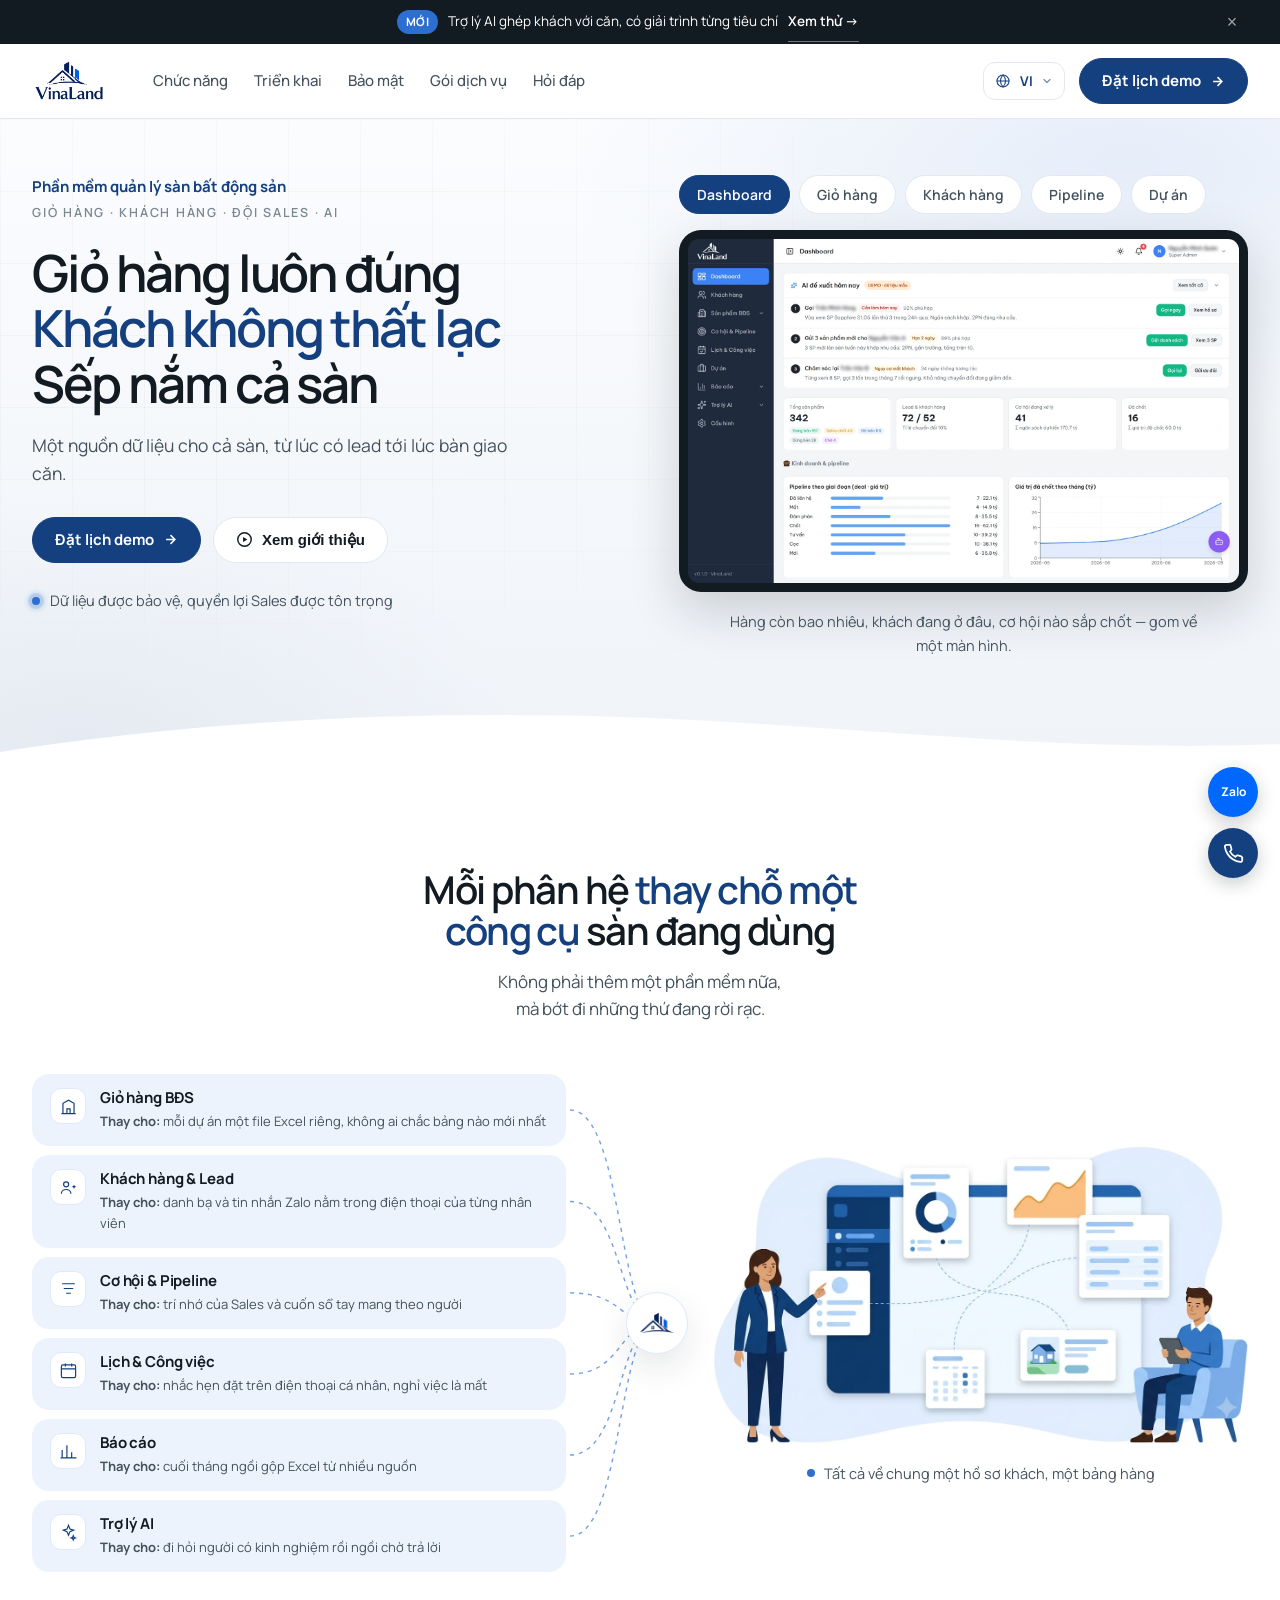
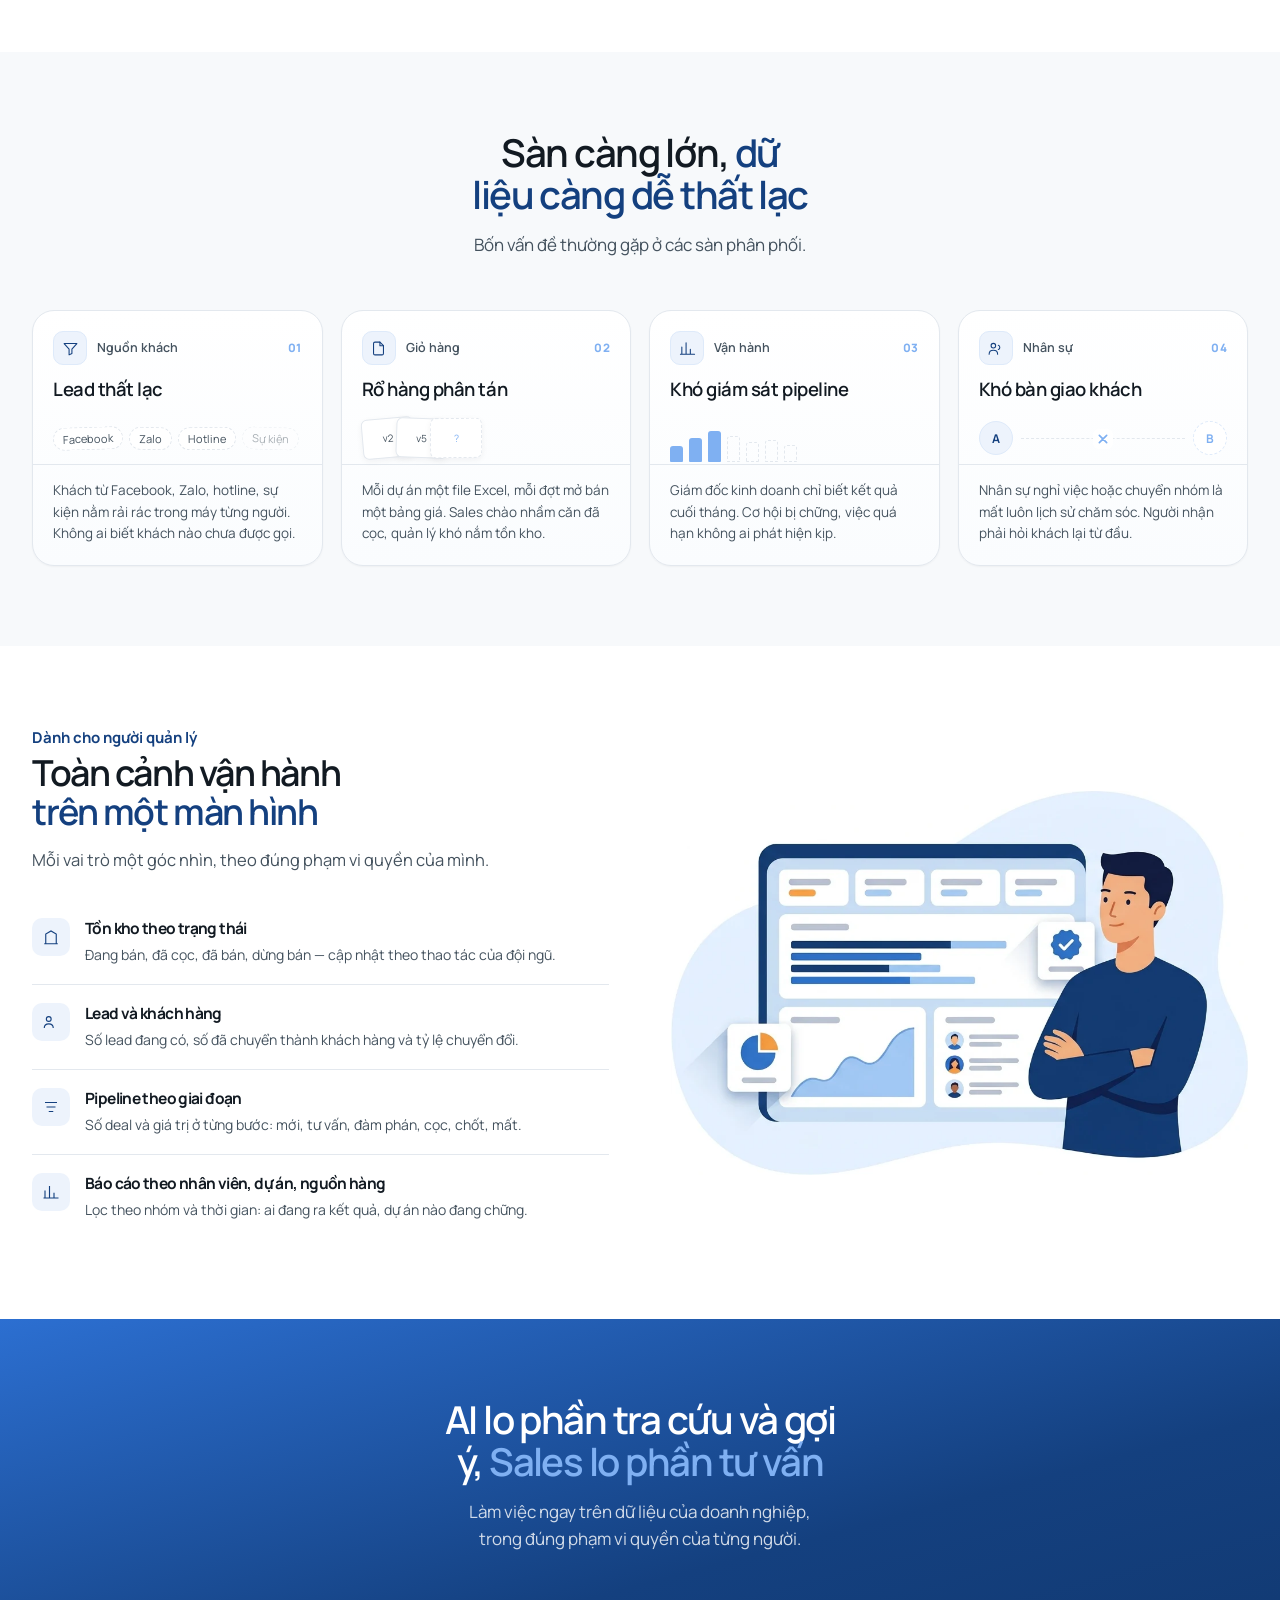
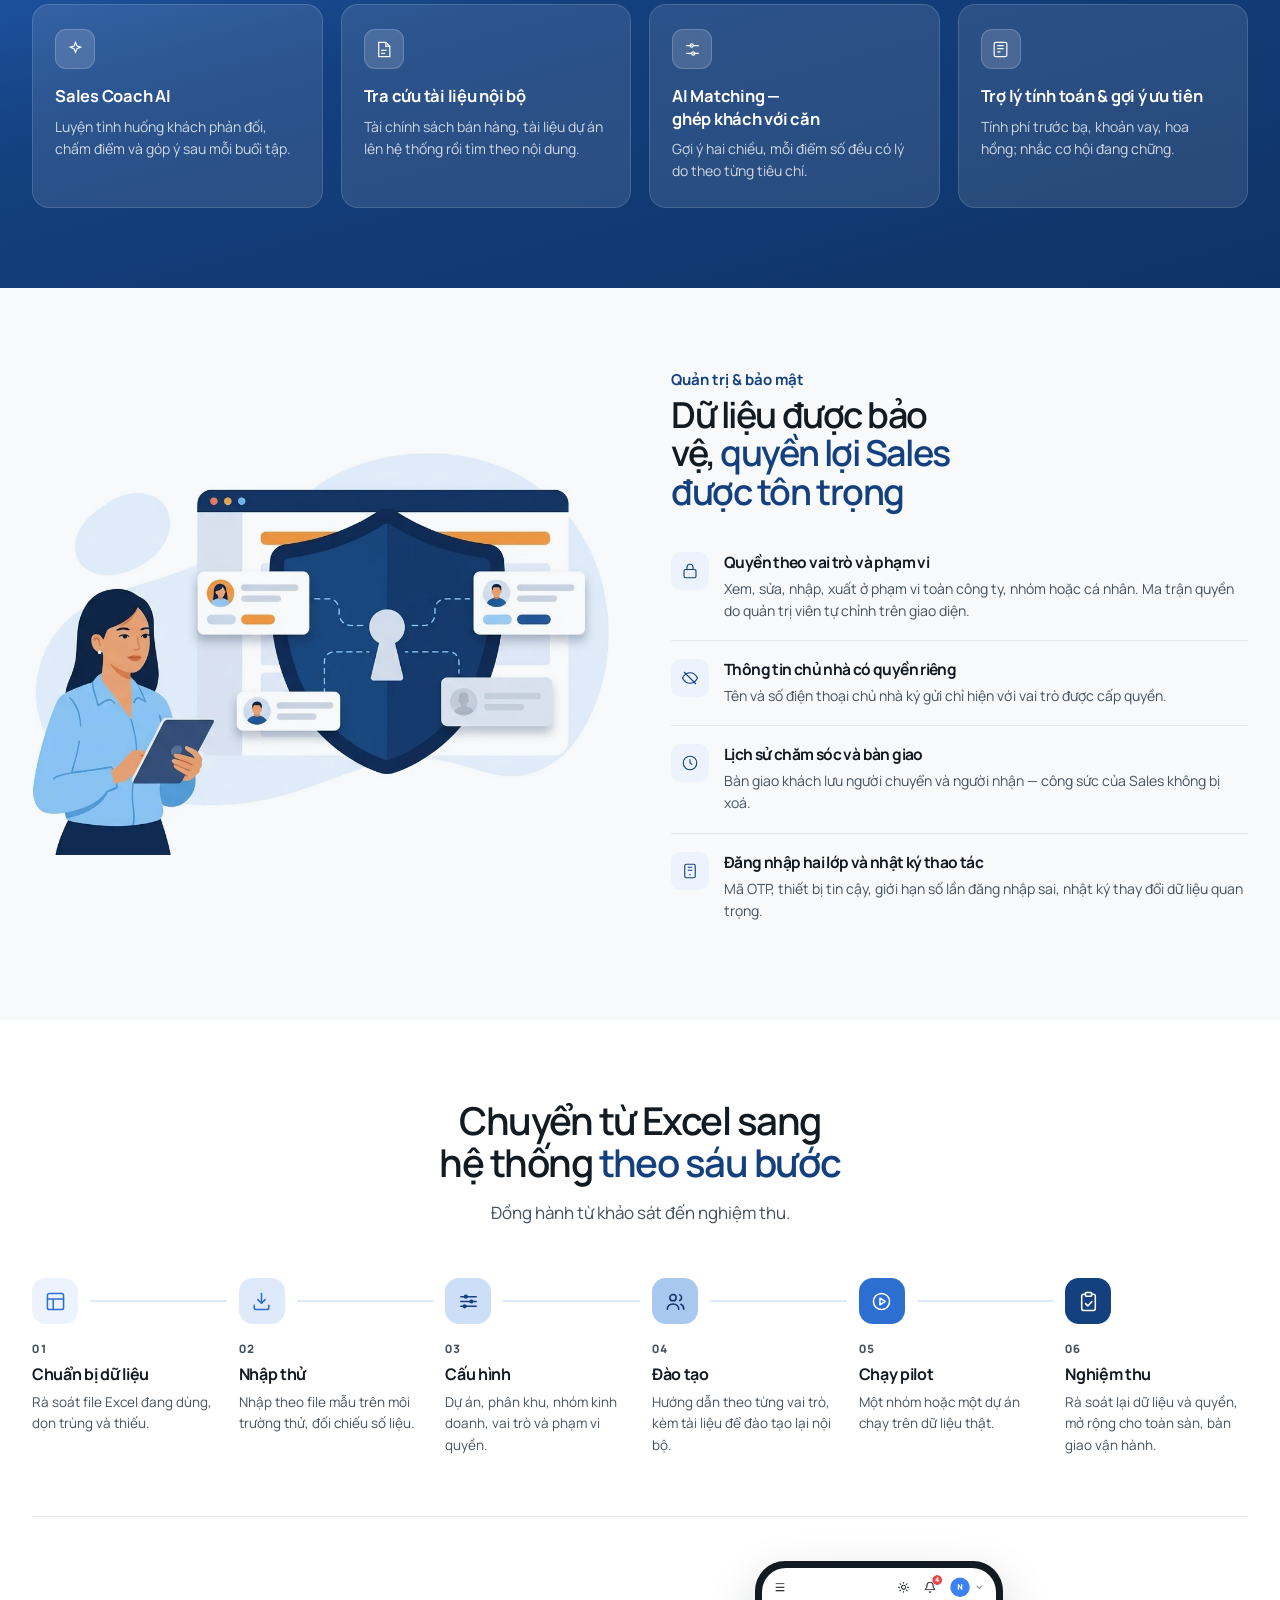
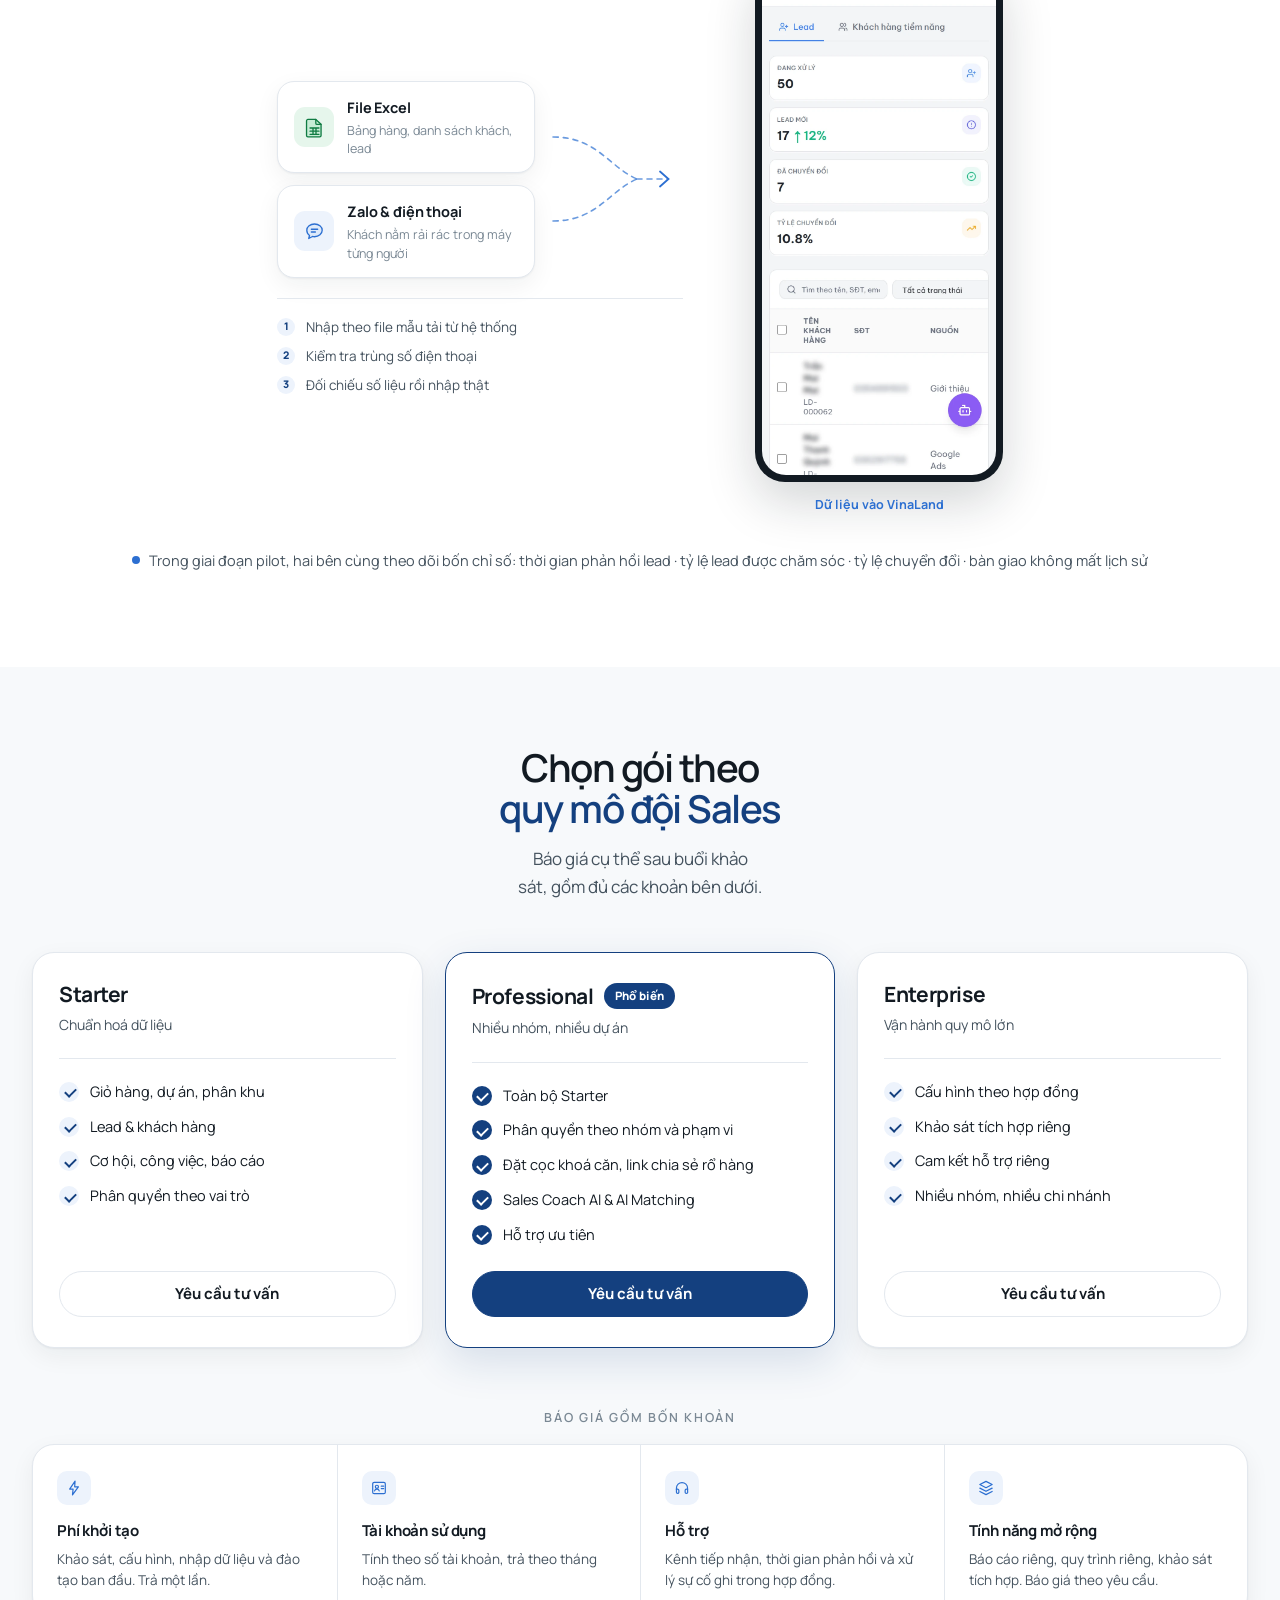
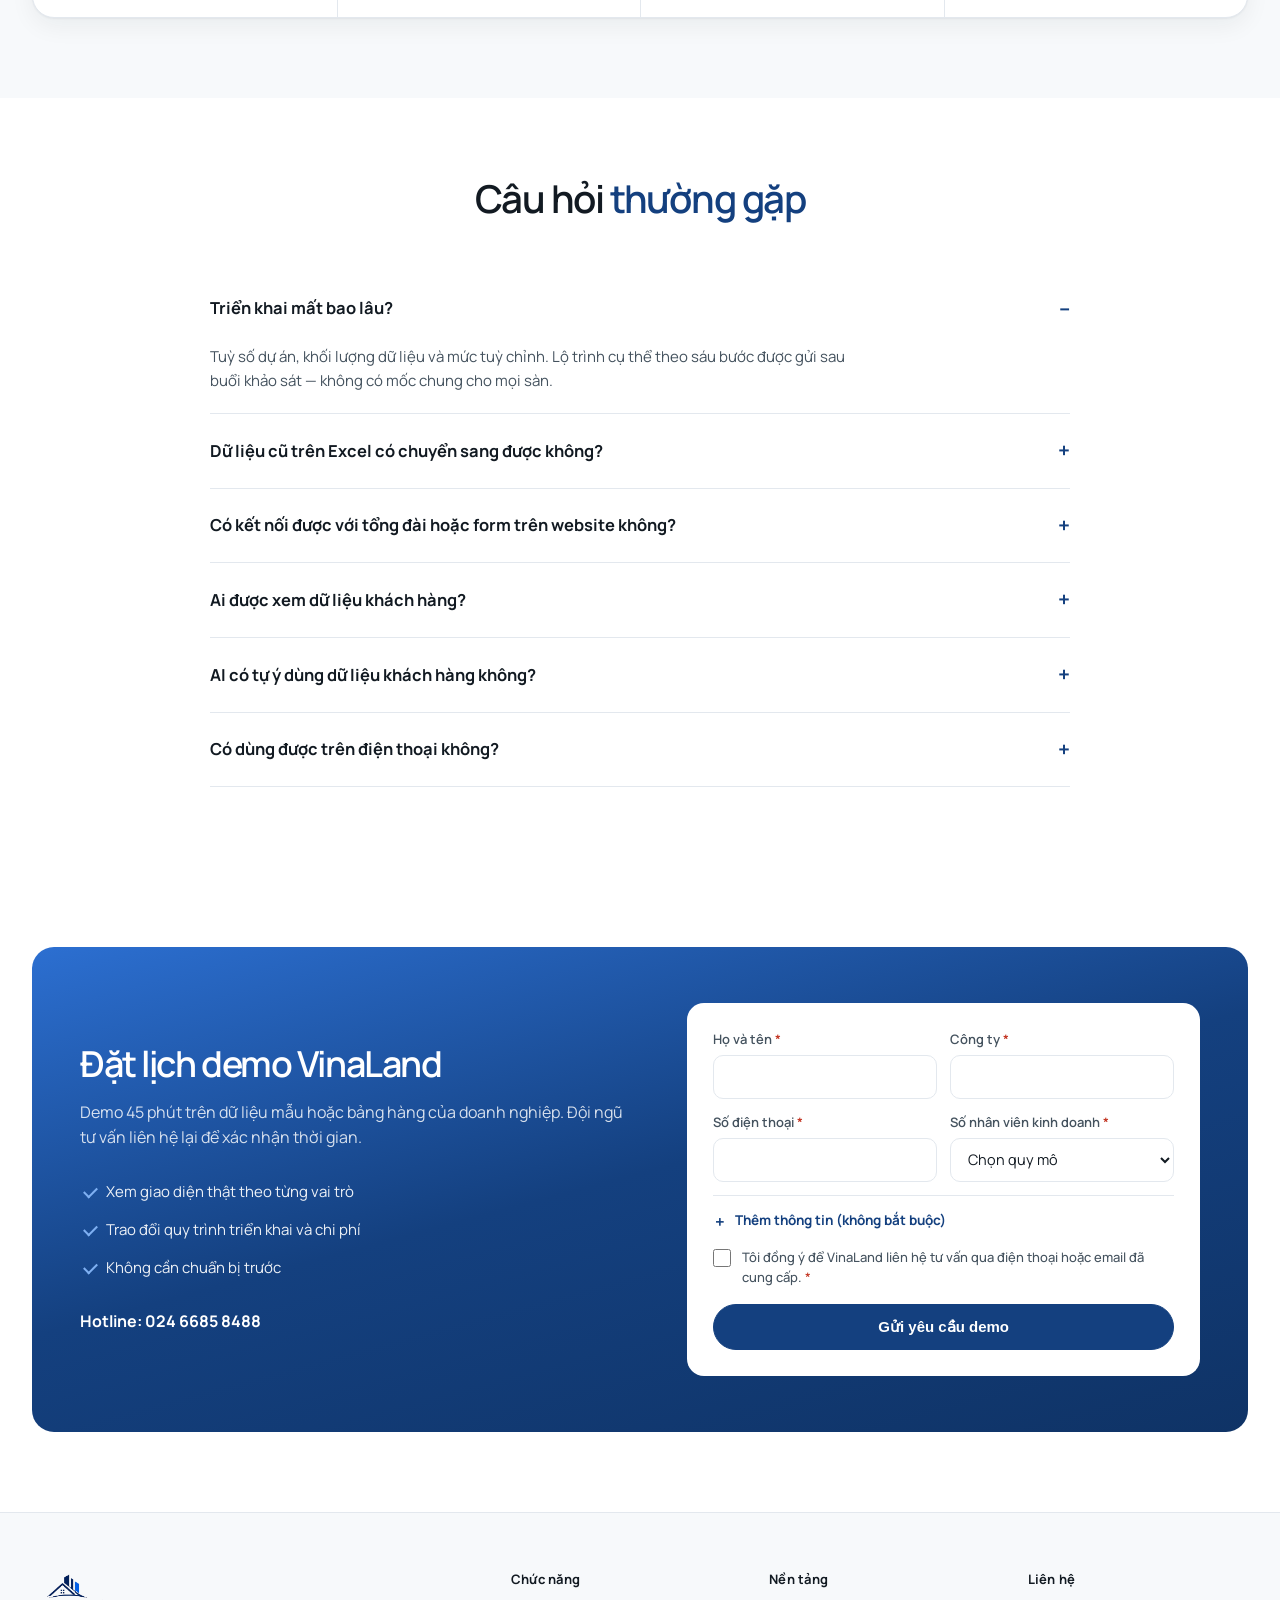
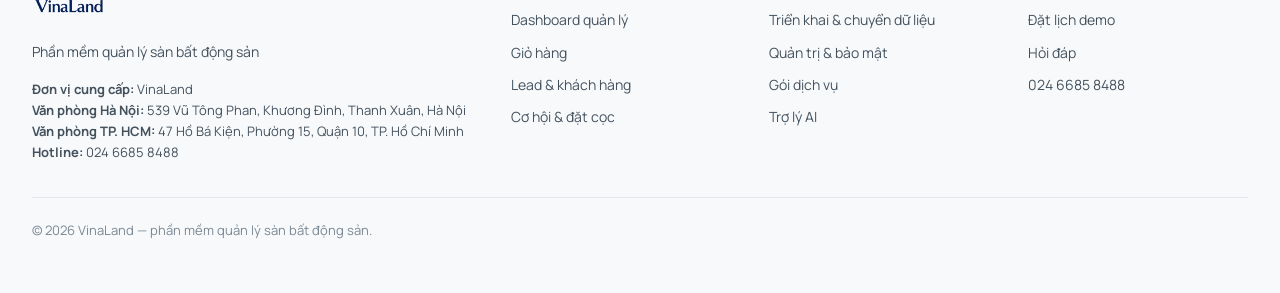
==== demo-layout.html @ b12cd8b2 "feat(landing): trang mẫu bố cục mới demo-layout.html, đủ ba ngôn ngữ Bản dựng lại toàn trang theo hư" ====
<!doctype html>
<html lang="vi">
<head>
<meta charset="utf-8">
<meta name="viewport" content="width=device-width, initial-scale=1">
<title>VinaLand — demo bố cục</title>

<!--
  TRANG DEMO BỐ CỤC. Không phải trang thật, index.html không bị đụng.

  Dựng theo BỐN MẪU BỐ CỤC đo được từ trang mẫu người dùng chỉ (qub-x.com, 27/10):

    1. Thanh thông báo mảnh trên cùng, nền tối, có nút đóng.
    2. Tab chuyển ảnh ngay trong hero — dãy viên thuốc phía trên ảnh app, bấm đổi
       phân hệ. Đây là ý hay nhất: khoe được 5–6 phân hệ mà không kéo dài trang.
    3. Dòng bằng chứng có chấm, đặt ngay dưới hai nút.
    4. Khối "Thay cho" — mỗi phân hệ ghi rõ nó thay thế công cụ cũ nào, nối bằng
       đường cong về ảnh app bên phải.

  LẤY BỐ CỤC, KHÔNG LẤY NHẬN DIỆN. Trang mẫu dùng xanh lá rừng #0A6B45 trên nền xanh
  nhạt. Bê nguyên bảng màu đó sang thì vừa lệch thương hiệu VinaLand vừa thành bản sao,
  nên ở đây dùng xanh dương của VinaLand với cùng cách tổ chức: một màu thương hiệu
  đậm, một màu nhấn sáng, và các mặt nền nhuộm rất nhạt cùng tông.

  Chữ dùng Manrope — phông Google miễn phí, không thuộc về riêng trang nào. Nó tròn và
  hình học hơn Inter, và chính nó tạo phần lớn cảm giác "thoáng" mà người dùng thích.
-->

<link rel="preconnect" href="https://fonts.googleapis.com">
<link rel="preconnect" href="https://fonts.gstatic.com" crossorigin>
<link href="https://fonts.googleapis.com/css2?family=Manrope:wght@400;500;600;700;800&display=swap&subset=vietnamese,latin" rel="stylesheet">

<style>
:root{
  /* Xanh dương VinaLand, tổ chức theo cùng cách trang mẫu tổ chức màu xanh lá của họ:
     một màu đậm làm thương hiệu, một màu sáng làm nhấn, hai mặt nền nhuộm rất nhạt. */
  --brand:#14407F;
  --brand-2:#0F3366;
  --brand-mid:#2C6FD1;
  --brand-light:#7FB0F2;
  --tint:#EDF3FC;
  --tint-2:#DEEAFA;

  --ink:#121A22;
  --ink-2:#44525E;
  --ink-3:#7A8894;
  --line:#E3E8EE;
  --paper:#fff;
  --bg:#F7F9FB;

  --r-sm:12px; --r-md:17px; --r-lg:22px; --r-pill:999px;
  --sh-card:0 1px 2px rgba(18,26,34,.05), 0 8px 24px rgba(18,26,34,.06);
}
*{box-sizing:border-box}
html{scroll-behavior:smooth}
section[id]{scroll-margin-top:92px}
@media (max-width:860px){section[id]{scroll-margin-top:78px}}
body{margin:0;font-family:Manrope,system-ui,sans-serif;color:var(--ink);background:var(--paper);
  font-size:16px;line-height:1.6;-webkit-font-smoothing:antialiased}
.frame{max-width:1328px;margin:0 auto;padding:0 32px}
h1,h2,h3{margin:0;font-weight:600;letter-spacing:-.04em;line-height:1.08}
a{color:inherit}

/* ---------- 1. thanh thông báo ---------- */
.ann{background:var(--ink);color:#fff;font-size:13.5px;position:relative}
.ann .frame{display:flex;align-items:center;justify-content:center;gap:10px;min-height:44px;padding-right:56px}
.ann b{background:var(--brand-mid);color:#fff;font-size:11.5px;font-weight:700;
  padding:3px 9px;border-radius:var(--r-pill);letter-spacing:.02em}
.ann a{color:#fff;font-weight:600;text-decoration:none;border-bottom:1px solid rgba(255,255,255,.4)}
.ann button{position:absolute;right:28px;top:50%;transform:translateY(-50%);background:none;border:0;
  color:rgba(255,255,255,.6);font-size:18px;cursor:pointer;line-height:1}
.ann button:hover{color:#fff}

/* ---------- thanh đầu ---------- */
.top{position:sticky;top:0;z-index:40;background:rgba(255,255,255,.94);backdrop-filter:blur(12px);
  border-bottom:1px solid var(--line)}
.top .frame{display:flex;align-items:center;gap:30px;height:74px}
.brand{display:flex;align-items:center;gap:10px;font-weight:800;font-size:21px;letter-spacing:-.03em;text-decoration:none}
.brand img{height:40px;width:auto}
.nav{display:flex;gap:26px;margin-left:16px}
.nav a{font-size:15px;color:var(--ink-2);text-decoration:none;font-weight:500}
.nav a:hover{color:var(--ink)}
.top .right{margin-left:auto;display:flex;align-items:center;gap:14px}
/* Nút chọn ngôn ngữ — giữ đúng kiểu bản thật: địa cầu + mã ngôn ngữ + mũi tên,
   bảng chọn ghi tên bằng CHÍNH ngôn ngữ đó, mục đang dùng có dấu tích. */
.lang{position:relative}
.lang-btn{display:inline-flex;align-items:center;gap:6px;height:38px;padding:0 11px;background:#fff;
  border:1px solid var(--line);border-radius:var(--r-sm);font-family:inherit;font-size:13.5px;
  font-weight:700;color:var(--brand);cursor:pointer;transition:.15s}
.lang-btn:hover{background:var(--tint)}
.lang-btn svg{flex:none;width:16px;height:16px;fill:none;stroke:currentColor;stroke-width:1.6;
  stroke-linecap:round;stroke-linejoin:round}
.lang-btn .lang-chev{width:12px;height:12px;color:var(--ink-3);stroke-width:2.2;transition:transform .15s}
.lang-btn[aria-expanded="true"] .lang-chev{transform:rotate(180deg)}
.lang-code{min-width:2ch}
.lang-menu{position:absolute;right:0;top:calc(100% + 7px);z-index:60;min-width:172px;margin:0;padding:5px;
  list-style:none;background:#fff;border:1px solid var(--line);border-radius:var(--r-sm);
  box-shadow:0 12px 34px rgba(18,26,34,.14)}
.lang-menu button{display:flex;align-items:center;justify-content:space-between;gap:12px;width:100%;
  padding:9px 11px;border:0;border-radius:9px;background:none;font-family:inherit;font-size:14.5px;
  color:var(--ink);text-align:left;cursor:pointer}
.lang-menu button:hover{background:var(--tint)}
.lang-menu button[aria-current="true"]{color:var(--brand);font-weight:700}
/* Dấu tích vẽ bằng hai cạnh của khung, xoay 45° — khỏi phải nhúng thêm một SVG. */
.lang-menu button[aria-current="true"]::after{content:"";width:13px;height:7px;margin-top:-3px;
  border:solid currentColor;border-width:0 0 2px 2px;transform:rotate(-45deg) scale(.8)}

.btn{display:inline-flex;align-items:center;justify-content:center;gap:9px;height:46px;padding:0 22px;
  border-radius:var(--r-pill);font-size:15px;font-weight:700;text-decoration:none;border:1px solid transparent;
  cursor:pointer;transition:.18s;white-space:nowrap}
.btn-solid{background:var(--brand);color:#fff;border-color:var(--brand)}
.btn-solid:hover{background:var(--brand-2);border-color:var(--brand-2)}
.btn-line{background:#fff;color:var(--ink);border-color:var(--line)}
.btn-line:hover{border-color:var(--ink-3)}
.btn svg{flex:none}

/* ---------- hero ---------- */
.hero{background:var(--bg);padding:56px 0 80px;position:relative;overflow:hidden}
/* Lưới bản vẽ rất mờ — dấu hiệu duy nhất của ngành bất động sản trong hệ này. */
.hero::before{content:"";position:absolute;inset:0;pointer-events:none;
  background-image:linear-gradient(rgba(18,26,34,.028) 1px,transparent 1px),
                   linear-gradient(90deg,rgba(18,26,34,.028) 1px,transparent 1px);
  background-size:72px 72px;
  mask-image:radial-gradient(ellipse 80% 70% at 20% 30%,#000 30%,transparent 75%)}
.hero .frame{position:relative;display:grid;grid-template-columns:minmax(0,50fr) minmax(0,50fr);gap:78px;align-items:start}

/* Nhãn hai dòng: dòng trên màu thương hiệu, dòng dưới chữ hoa xám. */
.eyebrow{font-size:15px;font-weight:700;color:var(--brand);margin:0 0 4px}
.eyebrow-sub{font-size:12.5px;font-weight:600;letter-spacing:.14em;text-transform:uppercase;color:var(--ink-3);margin:0 0 22px}

.hero h1{font-size:clamp(32px,4vw,58px);max-width:600px}
/* Dòng giữa đổi màu — cấu trúc ba dòng này là thứ làm tiêu đề dễ nhớ. */
.hero h1 span{color:var(--brand);display:block}
.hero .lead{margin:20px 0 30px;font-size:17.5px;color:var(--ink-2);max-width:44ch}
.hero .acts{display:flex;gap:12px;flex-wrap:wrap}

/* 3. dòng bằng chứng có chấm */
.proof{display:flex;gap:10px;align-items:flex-start;margin-top:26px;font-size:14.5px;color:var(--ink-2);max-width:48ch}
.proof i{position:relative;width:8px;height:8px;border-radius:50%;background:var(--brand-mid);
  margin-top:8px;flex:none;box-shadow:0 0 0 4px rgba(44,111,209,.16);
  animation:cham-nhip 2.4s ease-in-out infinite}
.proof i::after{content:"";position:absolute;inset:-9px;border-radius:50%;
  background:radial-gradient(circle,rgba(44,111,209,.26),rgba(44,111,209,0) 70%);
  animation:cham-quang 2.4s ease-in-out infinite}
@keyframes cham-nhip{0%,100%{transform:scale(1)}50%{transform:scale(1.1)}}
@keyframes cham-quang{0%,100%{opacity:1}50%{opacity:.62}}
@media (prefers-reduced-motion:reduce){.proof i,.proof i::after{animation:none}}

/* ---------- 2. tab chuyển ảnh ---------- */
.tabs{display:flex;flex-wrap:wrap;gap:9px;margin-bottom:16px}
.tab{border:1px solid var(--line);background:#fff;color:var(--ink-2);border-radius:var(--r-pill);
  padding:9px 17px;font-size:14px;font-weight:600;cursor:pointer;transition:.16s;font-family:inherit}
.tab:hover{border-color:var(--ink-3)}
.tab[aria-selected="true"]{background:var(--brand);color:#fff;border-color:var(--brand)}

/* Ảnh app đặt trong khung máy tối, bo góc rộng — cho ảnh chụp màn hình trông như
   thiết bị thật chứ không như ảnh dán vào trang. */
.device{background:var(--ink);border-radius:var(--r-lg);padding:9px;box-shadow:0 20px 50px rgba(18,26,34,.18)}
.device img{width:100%;height:auto;display:block;border-radius:11px}
/* Bỏ nhãn đậm đứng trước, chỉ còn một câu mô tả nên canh giữa dưới ảnh cho cân.
   Khoá bề ngang để câu không kéo dài hết khổ ảnh, đọc mỏi mắt. */
.cap{margin:18px auto 0;font-size:14.5px;color:var(--ink-2);text-align:center;max-width:52ch}
.cap b{color:var(--ink);font-weight:700;flex:none}

/* ---------- 4. khối "thay cho" ---------- */
.swap{padding:80px 0}
.sec-head{text-align:center;max-width:46ch;margin:0 auto 52px}
.sec-head h2{font-size:clamp(26px,3vw,40px)}
.sec-head h2 span{color:var(--brand)}
.sec-head p{margin:16px 0 0;color:var(--ink-2);font-size:17px;text-wrap:balance}
/* Tiếng Nhật không có dấu cách giữa các từ, mà `ch` là bề ngang chữ "0" (nửa thân)
   nên 20ch chỉ còn khoảng 10 chữ Nhật một dòng — tiêu đề gãy ngang giữa từ
   ("営業チー / ムの規模"). Đặt trần theo `em` để dòng dài bằng bản tiếng Việt. */
html[lang="ja"] .sec-head{max-width:30em}
html[lang="ja"] .sec-head h2{max-width:20em}

/* Ba cột: thẻ phân hệ · dải nối · ảnh app. Dải nối KHÔNG có gap hai bên — nét đứt
   phải bắt đầu đúng ở mép thẻ thì mới ra ý "mọi thứ chảy về một mối". */
.swap-grid{display:grid;grid-template-columns:minmax(0,50fr) 140px minmax(0,50fr);gap:0;align-items:stretch}
.swap-grid .mods{padding-right:4px}
.swap-grid .swap-shot{padding-left:4px}
.mods{display:flex;flex-direction:column;gap:9px;justify-content:center}
.mod{display:flex;gap:14px;align-items:flex-start;background:var(--tint);border:1px solid transparent;
  border-radius:var(--r-md);padding:13px 17px;transition:.18s}
.mod:hover{background:#fff;border-color:var(--line);box-shadow:var(--sh-card)}
.mod .ic{width:36px;height:36px;flex:none;display:grid;place-items:center;background:#fff;
  border-radius:11px;color:var(--brand);border:1px solid var(--tint-2)}
.mod h3{font-size:15px;font-weight:700;letter-spacing:-.01em;line-height:1.35}
/* "Thay cho: …" là chỗ đắt nhất của mẫu này — nói thẳng nó thế chỗ công cụ nào,
   người trong nghề đọc là nhận ra mình ngay. */
.mod p{margin:3px 0 0;font-size:13px;color:var(--ink-2)}
.mod p b{color:var(--ink-2);font-weight:700}

.swap-shot{position:relative;display:flex;flex-direction:column;justify-content:center}
.swap-shot .ve{width:100%;height:auto;display:block}
.swap-note{display:flex;gap:9px;align-items:center;justify-content:center;margin-top:18px;
  font-size:14.5px;color:var(--ink-2)}
.swap-note i{width:8px;height:8px;border-radius:50%;background:var(--brand-mid);flex:none}

/* ---------- dải nối giữa hai cột ----------------------------------------------
   Sáu nét đứt chạy từ mép phải từng thẻ, cong về một điểm giữa.
   Mỗi đường có HAI path chồng nhau:
     .n   — nét đứt mảnh, bò chậm và liên tục, cho cảm giác dữ liệu luôn chảy;
     .tia — một vạch sáng duy nhất (dash 30px, khoảng trống 4000px nên chỉ thấy một
            vạch) phóng hết đường rồi tắt, lặp lại theo chu kỳ.
   Toạ độ do JS tính từ vị trí thật của thẻ, nên viewBox khớp 1:1 với pixel —
   nét đứt và vạch sáng không bị kéo méo khi khối đổi kích thước. */
.noi{position:relative;align-self:stretch}
.noi svg{position:absolute;inset:0;width:100%;height:100%;overflow:visible}
.noi path{fill:none;stroke:var(--brand-mid)}
.noi .n{stroke-width:1.4;stroke-dasharray:4 5;opacity:.66;animation:noi-bo 1.6s linear infinite}
.noi .tia{stroke-width:3;stroke-linecap:round;stroke-dasharray:30 4000;opacity:0;
  animation:noi-tia 4s linear infinite;animation-delay:var(--tre)}

/* 18px = 2 × (4+5): hết một vòng dash lại trùng khít vị trí đầu, không thấy mối nối. */
@keyframes noi-bo{to{stroke-dashoffset:-18px}}

/* Vạch sáng chỉ chiếm 22% chu kỳ; 78% còn lại nghỉ để hiệu ứng không thành nhấp nháy. */
@keyframes noi-tia{
  0%{stroke-dashoffset:30px;opacity:0}
  3%{opacity:1}
  22%{stroke-dashoffset:var(--cuoi);opacity:1}
  26%,100%{stroke-dashoffset:var(--cuoi);opacity:0}
}

.noi .hub{position:absolute;left:62%;top:50%;transform:translate(-50%,-50%);
  width:62px;height:62px;border-radius:50%;background:#fff;display:grid;place-items:center;
  border:1px solid var(--tint-2);box-shadow:0 14px 34px rgba(18,26,34,.10);
  animation:noi-hub 4s ease-in-out infinite}
.noi .hub img{width:34px;height:auto;display:block}

/* Nhịp phình nhẹ + quầng lan ra, đặt trùng chu kỳ 4s với vạch sáng để hub "nhận" được
   đúng lúc các tia chạm tới. */
@keyframes noi-hub{
  0%,22%{transform:translate(-50%,-50%) scale(1);box-shadow:0 14px 34px rgba(18,26,34,.10)}
  40%{transform:translate(-50%,-50%) scale(1.07);
      box-shadow:0 0 0 13px rgba(44,111,209,.07),0 18px 42px rgba(18,26,34,.14)}
  100%{transform:translate(-50%,-50%) scale(1);box-shadow:0 14px 34px rgba(18,26,34,.10)}
}

@media (prefers-reduced-motion:reduce){
  .noi .n,.noi .tia,.noi .hub{animation:none}
  .noi .tia{display:none}
}

/* ---------- nút liên hệ nổi ---------- */
.float{position:fixed;right:22px;bottom:22px;display:flex;flex-direction:column;gap:11px;z-index:50}
.float a{width:50px;height:50px;border-radius:50%;display:grid;place-items:center;color:#fff;
  text-decoration:none;font-size:12px;font-weight:700;box-shadow:0 6px 18px rgba(18,26,34,.22)}
.float .zalo{background:#0068FF}
.float .tel{background:var(--brand)}

@media (max-width:980px){
  .hero .frame,.swap-grid{grid-template-columns:1fr;gap:38px}
  /* Một cột thì không còn hai bờ để nối — giữ lại chỉ thành vệt lạc lõng. */
  .noi{display:none}
  .nav,.ann .frame span.full{display:none}
  .hero{padding:44px 0 62px}
}

/* ============================================================================
   CÁC KHỐI CÒN LẠI — dựng theo đúng ngôn ngữ đã chốt ở hero:
   đệm dọc 80px · tiêu đề khối canh giữa, khoá 46ch · thẻ nền nhuộm nhạt bo 17px
   · nút viên thuốc · ảnh app trong khung máy tối.
   ============================================================================ */

.sec{padding:80px 0}
.sec-alt{background:var(--bg)}
.sec-brand{background:linear-gradient(165deg,var(--brand-mid) 0%,var(--brand) 48%,var(--brand-2) 100%);color:#fff}
.sec-brand h2,.sec-brand h3{color:#fff}
.sec-brand .sec-head p{color:rgba(255,255,255,.80)}
.sec-brand .sec-head h2 span{color:var(--brand-light)}

/* lưới thẻ dùng chung */
.g3{display:grid;grid-template-columns:repeat(3,1fr);gap:18px}
.g4{display:grid;grid-template-columns:repeat(4,1fr);gap:18px}
.g2{display:grid;grid-template-columns:repeat(2,1fr);gap:18px}
.card{background:var(--tint);border:1px solid transparent;border-radius:var(--r-md);padding:24px 22px;transition:.18s}
.card:hover{background:#fff;border-color:var(--line);box-shadow:var(--sh-card)}
.card h3{font-size:16.5px;font-weight:700;letter-spacing:-.015em;line-height:1.35}
.card p{margin:8px 0 0;font-size:14px;color:var(--ink-2)}
.card .ic{width:40px;height:40px;display:grid;place-items:center;background:#fff;border:1px solid var(--tint-2);
  border-radius:11px;color:var(--brand);margin-bottom:16px}
.sec-brand .card{background:rgba(255,255,255,.10);border-color:rgba(255,255,255,.14)}
.sec-brand .card:hover{background:rgba(255,255,255,.16);box-shadow:none}
.sec-brand .card p{color:rgba(255,255,255,.78)}
.sec-brand .card .ic{background:rgba(255,255,255,.14);border-color:rgba(255,255,255,.18);color:#fff}

/* số thứ tự cho khối vấn đề và khối triển khai */
/* ---------- thẻ vấn đề ---------------------------------------------------
   Nhịp mượn từ mẫu: đầu thẻ (icon + nhãn khu vực) → tên vấn đề → hình minh hoạ
   → gạch ngang chạy hết bề ngang → đoạn mô tả.
   Khác mẫu ở chỗ giữa: mẫu đặt một con số lớn, mình đặt hình vẽ chính cái đang
   hỏng. Khối này nói về VẤN ĐỀ của sàn, bịa một con số vào đây là thành số liệu
   khách hàng giả. */
.vds{display:grid;grid-template-columns:repeat(4,1fr);gap:18px}
.vd{display:flex;flex-direction:column;background:linear-gradient(180deg,#fff,#FAFCFE);
  border:1px solid var(--line);border-radius:var(--r-lg);padding:20px 20px 0;
  box-shadow:0 1px 2px rgba(18,26,34,.04);transition:.2s}
.vd:hover{transform:translateY(-3px);box-shadow:0 14px 34px rgba(18,26,34,.09);border-color:var(--tint-2)}
.vd-dau{display:flex;align-items:center;gap:10px}
.vd-dau .ic{width:34px;height:34px;flex:none;display:grid;place-items:center;border-radius:10px;
  background:var(--tint);color:var(--brand);border:1px solid var(--tint-2)}
.vd-dau .nhan{font-size:12.5px;font-weight:600;color:var(--ink-2)}
.vd-dau .stt{margin-left:auto;font-size:11.5px;font-weight:800;color:var(--brand-light);letter-spacing:.04em}
.vd h3{margin:15px 0 0;font-size:18.5px;font-weight:600;letter-spacing:-.025em}
/* Gạch ngang chạy sát hai mép thẻ như mẫu — lùi ra đúng bằng padding. */
.vd p{margin:0 -20px;padding:15px 20px 20px;border-top:1px solid var(--line);
  font-size:13.5px;line-height:1.6;color:var(--ink-2)}

/* Khung hình minh hoạ: chiều cao cố định để bốn thẻ thẳng hàng dù chữ dài ngắn khác nhau. */
.vd-hinh{position:relative;height:62px;margin:14px 0 2px;margin-top:auto;padding-top:14px}

/* 01 — bốn kênh rời rạc: thẻ viền đứt, mỗi cái nghiêng một kiểu, không có chỗ gom. */
.h-kenh{display:flex;flex-wrap:wrap;gap:6px;align-content:center}
.h-kenh span{font-size:11px;color:var(--ink-2);background:#fff;border:1px dashed var(--line);
  border-radius:var(--r-pill);padding:3px 9px;line-height:1.4}
.h-kenh span:nth-child(1){transform:rotate(-1.6deg)}
.h-kenh span:nth-child(2){transform:rotate(1.2deg)}
.h-kenh span:nth-child(3){transform:rotate(-.8deg)}
.h-kenh span:nth-child(4){transform:rotate(1.8deg);opacity:.45}

/* 02 — nhiều bản bảng giá chồng nhau, không rõ bản nào mới nhất. */
.h-file i{position:absolute;bottom:4px;width:52px;height:40px;border-radius:6px;background:#fff;
  border:1px solid var(--line);box-shadow:0 2px 6px rgba(18,26,34,.05);
  font-size:10px;font-style:normal;color:var(--ink-2);display:grid;place-items:center}
.h-file i:nth-child(1){left:0;transform:rotate(-5deg)}
.h-file i:nth-child(2){left:34px;transform:rotate(2deg)}
.h-file i:nth-child(3){left:68px;transform:rotate(-1deg);border-style:dashed;color:var(--brand-light)}

/* 03 — pipeline: ba bước đầu còn thấy, ba bước sau mờ vì tới cuối tháng mới biết. */
.h-cot{display:flex;align-items:flex-end;gap:6px;height:62px}
.h-cot i{width:13px;border-radius:3px 3px 1px 1px;background:var(--brand-light)}
.h-cot i:nth-child(1){height:16px}.h-cot i:nth-child(2){height:24px}.h-cot i:nth-child(3){height:31px}
.h-cot i:nth-child(n+4){background:transparent;border:1px dashed var(--line)}
.h-cot i:nth-child(4){height:26px}.h-cot i:nth-child(5){height:20px}
.h-cot i:nth-child(6){height:22px}.h-cot i:nth-child(7){height:17px}
.h-cot b{margin-left:4px;align-self:center;font-size:10.5px;font-weight:600;color:var(--brand-light)}

/* 04 — mắt xích bàn giao bị đứt ở giữa. */
.h-giao{display:flex;align-items:center;gap:8px}
.h-giao i{width:34px;height:34px;flex:none;border-radius:50%;background:var(--tint);border:1px solid var(--tint-2);
  display:grid;place-items:center;font-style:normal;font-size:12px;font-weight:700;color:var(--brand)}
.h-giao i:last-child{background:#fff;border-style:dashed;color:var(--brand-light)}
.h-giao u{flex:1;height:0;border-top:1.5px dashed var(--line);position:relative;text-decoration:none}
.h-giao u::before{content:"";position:absolute;left:50%;top:50%;width:20px;height:20px;
  transform:translate(-50%,-50%);background:#fff;border-radius:6px}
.h-giao u::after{content:"";position:absolute;left:50%;top:50%;width:11px;height:11px;
  transform:translate(-50%,-50%);
  background:url("data:image/svg+xml,%3Csvg xmlns='http://www.w3.org/2000/svg' viewBox='0 0 12 12' stroke='%237FB0F2' stroke-width='1.8' stroke-linecap='round'%3E%3Cpath d='M2 2l8 8M10 2l-8 8'/%3E%3C/svg%3E") center/11px 11px no-repeat}

@media (max-width:900px){.vds{grid-template-columns:repeat(2,1fr);gap:12px}}
@media (max-width:560px){.vds{grid-template-columns:1fr}}

/* Sáu bước triển khai — dải mốc ngang.
   Nét nối vẽ trên TỪNG mốc (từ mốc này sang mốc kế) chứ không phải một đường chung,
   nhờ vậy cùng đoạn CSS chạy được cả hàng 6 cột lẫn 3 cột; mốc cuối mỗi hàng tắt nét.
   Ô biểu tượng đậm dần từ bước 01 đến 06 — nhìn lướt đã thấy đang tiến về đích,
   chưa cần đọc chữ. */
.buocs{--moc:46px;--khe:24px;display:grid;grid-template-columns:repeat(6,1fr);gap:var(--khe)}
.buoc{position:relative}
.buoc::after{content:"";position:absolute;top:calc(var(--moc)/2 - 1px);left:calc(var(--moc) + 12px);
  width:calc(100% + var(--khe) - var(--moc) - 24px);height:2px;background:var(--tint-2)}
.buoc:last-child::after{display:none}
.buoc-ic{width:var(--moc);height:var(--moc);border-radius:14px;display:grid;place-items:center;
  background:var(--tint);color:var(--brand-mid);transition:transform .18s ease}
.buoc-ic svg{width:23px;height:23px;fill:none;stroke:currentColor;stroke-width:1.6;
  stroke-linecap:round;stroke-linejoin:round}
.buoc:nth-child(2) .buoc-ic{background:var(--tint-2)}
.buoc:nth-child(3) .buoc-ic{background:#CDDFF8;color:var(--brand)}
.buoc:nth-child(4) .buoc-ic{background:#A8C8F0;color:var(--brand-2)}
.buoc:nth-child(5) .buoc-ic{background:var(--brand-mid);color:#fff}
.buoc:nth-child(6) .buoc-ic{background:var(--brand);color:#fff}
.buoc:hover .buoc-ic{transform:translateY(-3px)}
.buoc-so{display:block;margin:16px 0 0;font-size:11.5px;font-weight:800;letter-spacing:.09em;
  color:var(--ink-2);font-variant-numeric:tabular-nums}
.buoc h3{margin:5px 0 0;font-size:16px;font-weight:700;letter-spacing:-.02em;line-height:1.3}
.buoc p{margin:7px 0 0;font-size:13.5px;line-height:1.6;color:var(--ink-2)}
@media (prefers-reduced-motion:reduce){.buoc-ic{transition:none}}

@media (max-width:1080px){
  .buocs{grid-template-columns:repeat(3,1fr);row-gap:38px}
  .buoc:nth-child(3n)::after{display:none}
}
@media (max-width:640px){
  .buocs{grid-template-columns:1fr;gap:0}
  .buoc{display:grid;grid-template-columns:var(--moc) 1fr;column-gap:16px;padding-bottom:26px}
  .buoc>:not(.buoc-ic){grid-column:2}
  /* Chia hàng tường minh: biểu tượng trải cả ba hàng và neo lên đỉnh, nhờ vậy số thứ tự
     nằm ngay sát tiêu đề thay vì bị đẩy xuống giữa một hàng cao bằng ô biểu tượng. */
  .buoc-ic{grid-row:1/span 3;align-self:start}
  .buoc-so{grid-row:1;margin-top:0}
  .buoc h3{grid-row:2;margin:3px 0 0}
  .buoc p{grid-row:3}
  .buoc:nth-child(3n)::after{display:block}
  .buoc::after{top:calc(var(--moc) + 10px);left:calc(var(--moc)/2 - 1px);
    width:2px;height:calc(100% - var(--moc) - 20px)}
  .buoc:last-child{padding-bottom:0}
  .buoc:last-child::after{display:none}
}

/* Đưa dữ liệu cũ vào hệ thống — hai nguồn rời rạc gộp về một nơi.
   Cột trái: hai thẻ nguồn + mũi tên nét đứt, bên dưới là ba việc làm khi nhập.
   Cột phải: ảnh điện thoại cho thấy dữ liệu đã nằm trong VinaLand. */
/* Cột trái để auto (vừa nội dung) rồi canh giữa cả cụm: nếu cho 1fr, ở màn rộng
   cột trái giãn ra và mũi tên bị đẩy xa khỏi màn hình điện thoại nó đang trỏ tới. */
.nhap{margin-top:60px;padding-top:44px;border-top:1px solid var(--line);
  display:grid;grid-template-columns:auto 248px;gap:72px;align-items:center;justify-content:center}
.nhap-so-do{display:grid;grid-template-columns:auto 132px;column-gap:16px;align-items:center;justify-content:start}
.nhap-nguon{display:flex;flex-direction:column;gap:12px}
.nhap-the{display:grid;grid-template-columns:40px 1fr;gap:13px;align-items:center;width:258px;
  padding:14px 16px;border:1px solid var(--line);border-radius:var(--r-md);
  background:var(--paper);box-shadow:var(--sh-card)}
.nhap-the b{display:block;font-size:14.5px;font-weight:700;letter-spacing:-.01em}
.nhap-the p{margin:3px 0 0;font-size:12.5px;line-height:1.45;color:var(--ink-3)}
.nhap-ic{width:40px;height:40px;border-radius:11px;display:grid;place-items:center}
.nhap-ic svg{width:21px;height:21px;fill:none;stroke:currentColor;stroke-width:1.5;
  stroke-linecap:round;stroke-linejoin:round}
/* Xanh lá cho Excel, xanh thương hiệu cho Zalo — màu người dùng vốn đã quen nhận ra. */
.nhap-ic-x{color:#0F7B42;background:#E6F6EC}
.nhap-ic-x .fl{fill:#C7ECD6;stroke:none}
.nhap-ic-z{color:var(--brand-mid);background:var(--tint)}
.nhap-ic-z .fl{fill:var(--tint-2);stroke:none}
.nhap-ten{width:132px;height:152px;display:block}
.nhap-ten path{stroke:var(--brand-mid);stroke-width:1.6;stroke-linecap:round;
  stroke-dasharray:5 5;opacity:.7}
.nhap-ten .dau{stroke-dasharray:none;stroke-width:1.8;opacity:1}
.nhap-viec{grid-column:1/-1;list-style:none;margin:20px 0 0;padding:18px 0 0;
  border-top:1px solid var(--line);display:flex;flex-direction:column;gap:9px}
.nhap-viec li{display:grid;grid-template-columns:18px 1fr;gap:11px;align-items:center;
  font-size:13.5px;line-height:1.5;color:var(--ink-2)}
.nhap-viec span{width:18px;height:18px;border-radius:50%;display:grid;place-items:center;
  background:var(--tint);color:var(--brand);font-size:10.5px;font-weight:800}
.nhap-may .device{border-radius:30px;padding:7px}
.nhap-may .device img{border-radius:24px}
.nhap-dich{margin:13px 0 0;text-align:center;font-size:12.5px;font-weight:700;color:var(--brand-mid)}

@media (max-width:860px){
  .nhap{grid-template-columns:1fr;gap:34px;justify-items:center}
  .nhap-may{width:248px}
}
@media (max-width:560px){
  .nhap{padding-top:34px}
  .nhap-so-do{grid-template-columns:1fr;justify-items:center;width:100%}
  /* Cho cả cột nguồn rộng bằng ô lưới, nếu không thẻ co về max-content và
     lệch mép so với danh sách việc bên dưới. */
  .nhap-nguon{width:100%}
  .nhap-the{width:100%;max-width:330px}
  /* Xếp dọc thì mũi tên quay xuống, trỏ sang phần việc và màn hình bên dưới. */
  .nhap-ten{width:54px;height:52px;transform:rotate(90deg);margin:10px auto}
  .nhap-viec{width:100%;max-width:330px;margin-top:10px;padding-top:16px}
  .nhap-may{width:100%;max-width:300px}
}
/* hai cột ảnh + chữ */
.split{display:grid;grid-template-columns:minmax(0,50fr) minmax(0,50fr);gap:62px;align-items:center}
.split.rev>.split-shot{order:-1}
/* Minh hoạ vẽ để trần, không khung máy: khung máy tối bo góc là ngôn ngữ của ảnh
   chụp, lồng hình vẽ phẳng vào trong thành "ảnh trong ảnh". */
/* Minh hoạ nền trắng đặt trên khối nền xám: multiply hoà nền trắng vào nền trang,
   phần còn lại chỉ tối đi ~3% vì --bg rất nhạt. */
.split-ve img,.swap-shot .ve{mix-blend-mode:multiply}
.split-ve img{width:100%;height:auto;display:block}
.list-rows{display:flex;flex-direction:column}
.row{display:flex;gap:15px;padding:18px 0;border-bottom:1px solid var(--line)}
.row:last-child{border-bottom:0}
.row .ic{width:38px;height:38px;flex:none;display:grid;place-items:center;background:var(--tint);
  border-radius:10px;color:var(--brand)}
.row h3{font-size:15.5px;font-weight:700;line-height:1.4}
.row p{margin:4px 0 0;font-size:14px;color:var(--ink-2)}
.sec-brand .row{border-color:rgba(255,255,255,.16)}
.sec-brand .row p{color:rgba(255,255,255,.78)}
.sec-brand .row .ic{background:rgba(255,255,255,.14);color:#fff}

/* Bảng giá — ba thẻ gói, thẻ giữa nổi lên bằng viền thương hiệu và bóng đổ đậm hơn.
   Nhãn "Phổ biến" nằm TRONG đầu thẻ chứ không treo lên viền: treo lên viền thì nhãn
   cắt ngang nét viền và ở màn hẹp còn đè sang thẻ bên cạnh. */
.plans{display:grid;grid-template-columns:repeat(3,1fr);gap:22px;margin-top:44px;align-items:stretch}
.plan{display:flex;flex-direction:column;padding:30px 26px;background:var(--paper);
  border:1px solid var(--line);border-radius:var(--r-lg);box-shadow:var(--sh-card)}
.plan.hot{border:1.5px solid var(--brand);box-shadow:0 14px 42px rgba(20,64,127,.14)}
.plan-dau{display:flex;align-items:center;gap:10px;flex-wrap:wrap}
.plan h3{margin:0;font-size:21px;font-weight:700;letter-spacing:-.02em}
.plan-nhan{padding:4px 11px;border-radius:var(--r-pill);background:var(--brand);color:#fff;
  font-size:11.5px;font-weight:800;letter-spacing:.03em}
.plan .sub{margin:8px 0 0;font-size:14px;color:var(--ink-2)}
.plan ul{list-style:none;flex:1;margin:22px 0 26px;padding:22px 0 0;border-top:1px solid var(--line);
  display:flex;flex-direction:column;gap:13px}
/* Dấu tích vẽ bằng hai pseudo: ::before là vòng tròn nền, ::after là nét tích bên trong. */
.plan li{position:relative;padding-left:31px;font-size:14.5px;line-height:1.5}
.plan li::before{content:"";position:absolute;left:0;top:1px;width:20px;height:20px;
  border-radius:50%;background:var(--tint)}
.plan li::after{content:"";position:absolute;left:5.5px;top:7.5px;width:9px;height:5px;
  border-left:2px solid var(--brand);border-bottom:2px solid var(--brand);transform:rotate(-45deg)}
.plan.hot li::before{background:var(--brand)}
.plan.hot li::after{border-color:#fff}
.plan .btn{width:100%}

/* Báo giá gồm những khoản nào — một tấm thẻ trắng chia bốn.
   Vạch ngăn đặt bên TRÁI mỗi cột để hai bên vạch có đệm bằng nhau; bản cũ chỉ đệm
   bên phải nên chữ cột sau dính sát vào vạch. */
.costs-nhan{margin:60px 0 16px;text-align:center}
.costs{display:grid;grid-template-columns:repeat(4,1fr);background:var(--paper);
  border:1px solid var(--line);border-radius:var(--r-lg);box-shadow:var(--sh-card);overflow:hidden}
.cost{padding:26px 24px;border-left:1px solid var(--line)}
.cost:first-child{border-left:0}
.cost-ic{width:34px;height:34px;border-radius:10px;display:grid;place-items:center;
  background:var(--tint);color:var(--brand-mid)}
.cost-ic svg{width:18px;height:18px;fill:none;stroke:currentColor;stroke-width:1.6;
  stroke-linecap:round;stroke-linejoin:round}
.cost b{display:block;margin-top:14px;font-size:15px;font-weight:700;letter-spacing:-.01em}
.cost span{display:block;margin-top:6px;font-size:13.5px;line-height:1.55;color:var(--ink-2)}

@media (max-width:1080px){
  .costs{grid-template-columns:repeat(2,1fr)}
  .cost:nth-child(odd){border-left:0}
  .cost:nth-child(n+3){border-top:1px solid var(--line)}
}
@media (max-width:640px){
  .costs{grid-template-columns:1fr}
  .cost{border-left:0}
  .cost+.cost{border-top:1px solid var(--line)}
}

/* hỏi đáp */
.faq{max-width:860px;margin:0 auto}
.faq details{border-bottom:1px solid var(--line)}
.faq summary{cursor:pointer;list-style:none;padding:20px 0;font-size:16.5px;font-weight:700;
  display:flex;justify-content:space-between;gap:20px;align-items:center}
.faq summary::-webkit-details-marker{display:none}
.faq summary::after{content:"+";color:var(--brand);font-weight:700;font-size:21px;flex:none}
.faq details[open] summary::after{content:"–"}
.faq p{margin:0 0 20px;color:var(--ink-2);font-size:15px;max-width:72ch}

/* lời mời cuối */
.cta-box{background:linear-gradient(165deg,var(--brand-mid) 0%,var(--brand) 48%,var(--brand-2) 100%);
  border-radius:var(--r-lg);padding:56px 48px;color:#fff;display:grid;
  grid-template-columns:minmax(0,52fr) minmax(0,48fr);gap:52px;align-items:center}
.cta-box h2{color:#fff;font-size:clamp(25px,2.8vw,37px)}
.cta-box p{color:rgba(255,255,255,.82);margin:16px 0 0}
.cta-box ul{list-style:none;padding:0;margin:22px 0 0}
.cta-box li{padding:7px 0 7px 26px;position:relative;font-size:15px;color:rgba(255,255,255,.92)}
.cta-box li::before{content:"";position:absolute;left:4px;top:14px;width:11px;height:6px;
  border-left:2px solid var(--brand-light);border-bottom:2px solid var(--brand-light);transform:rotate(-45deg)}
.form{background:#fff;border-radius:var(--r-md);padding:26px}
.form .fr{display:grid;grid-template-columns:1fr 1fr;gap:13px;margin-bottom:13px}
.form label{display:block;font-size:13px;font-weight:600;color:var(--ink-2);margin-bottom:5px}
.form label i{font-style:normal;color:#C2321F}
.form input,.form select{width:100%;height:44px;border:1px solid var(--line);border-radius:10px;padding:0 13px;
  font-family:inherit;font-size:14.5px;color:var(--ink);background:#fff}
.form input:focus,.form select:focus{outline:0;border-color:var(--brand);box-shadow:0 0 0 3px rgba(20,64,127,.12)}
.form .btn{width:100%;margin-top:6px}

/* Phần mở thêm, ô đồng ý và chỗ báo lỗi — chép chức năng từ form thật ở index.html.
   Bốn ô bắt buộc để ngoài, phần không bắt buộc gấp vào <details> cho form ngắn lại. */
.form{position:relative}
.form .f-more{margin:0 0 13px;border-top:1px solid var(--line);padding-top:14px}
.form .f-more summary{cursor:pointer;list-style:none;display:flex;align-items:flex-start;gap:8px;
  font-size:13.5px;font-weight:700;color:var(--brand)}
.form .f-more summary::-webkit-details-marker{display:none}
/* Neo lên đầu dòng: ở khổ hẹp nhãn xuống hai dòng, canh giữa thì dấu +/− trôi ra giữa. */
.form .f-more summary::before{content:"+";width:14px;flex:none;text-align:center;font-size:17px;line-height:1.45}
.form .f-more[open] summary::before{content:"–"}
.form .f-more .fr{margin:14px 0 0}
.form .f-more>div{margin-top:14px}
.form textarea{width:100%;border:1px solid var(--line);border-radius:10px;padding:10px 13px;
  font-family:inherit;font-size:14.5px;color:var(--ink);background:#fff;resize:vertical}
.form textarea:focus{outline:0;border-color:var(--brand);box-shadow:0 0 0 3px rgba(20,64,127,.12)}
.form .f-err{display:block;margin-top:5px;font-size:12.5px;font-style:normal;color:#C2321F}
.form .f-err:empty{display:none}
.form [aria-invalid="true"]{border-color:#C2321F}
/* Ô bẫy bot: giấu khỏi mắt người nhưng vẫn nằm trong form để bot tự điền vào. */
.form .f-hp{position:absolute;left:-9999px;width:1px;height:1px;overflow:hidden}
.form .f-check{display:grid;grid-template-columns:18px 1fr;gap:11px;align-items:start;margin:14px 0 0;
  font-size:13px;font-weight:500;color:var(--ink-2);line-height:1.5}
.form .f-check input{width:18px;height:18px;margin:1px 0 0;accent-color:var(--brand)}
.form .f-check i{font-style:normal;color:#C2321F}
.form .f-check~.btn{margin-top:17px}
.form .f-msg{margin:12px 0 0;font-size:13.5px;color:#C2321F;text-align:center}
.form .f-msg:empty{display:none}
/* Bảng cảm ơn thay chỗ form sau khi gửi — không chuyển trang, giữ nguyên chỗ đang cuộn. */
.form-xong{background:#fff;border-radius:var(--r-md);padding:46px 30px;text-align:center}
.form-xong .ic{width:52px;height:52px;margin:0 auto 17px;border-radius:50%;display:grid;place-items:center;
  background:var(--tint);color:var(--brand);font-size:24px;font-weight:700}
.form-xong h3{margin:0;font-size:19px;font-weight:700;letter-spacing:-.02em;color:var(--ink)}
.form-xong p{margin:9px 0 0;font-size:14.5px;line-height:1.6;color:var(--ink-2)}

/* chân trang */
.ft{background:var(--bg);border-top:1px solid var(--line);padding:56px 0 40px;font-size:14px;color:var(--ink-2)}
.ft-grid{display:grid;grid-template-columns:minmax(0,2fr) 1fr 1fr 1fr;gap:38px}
.ft h4{font-size:13px;font-weight:700;color:var(--ink);margin:0 0 14px;letter-spacing:.02em}
.ft a{display:block;padding:5px 0;color:var(--ink-2);text-decoration:none}
.ft a:hover{color:var(--ink)}
.ft .legal{margin-top:34px;padding-top:22px;border-top:1px solid var(--line);font-size:13px;color:var(--ink-3)}

@media (max-width:980px){
  .g3,.g4,.g2,.plans,.ft-grid{grid-template-columns:1fr}
  .split,.cta-box{grid-template-columns:1fr;gap:34px}
  .split.rev>.split-shot{order:0}
  .cta-box{padding:36px 26px}
}


/* ============================================================================
   VÁ SAU ĐỢT SOÁT (27/10) — sáu lỗi máy soát và mắt cùng bắt được
   ============================================================================ */

/* 1. TIÊU ĐỀ RỚT DÒNG CUỐI CHỈ CÒN MỘT CHỮ.
   Ba chỗ bị: "…sàn đang&nbsp;dùng" → "dùng", "…chạy thế nào" → "nào",
   "…theo sáu&nbsp;bước" → "bước". Một chữ đứng lẻ một dòng làm tiêu đề trông gãy.
   `text-wrap:balance` để trình duyệt tự chia đều các dòng; khoá thêm bề ngang
   cho chắc, vì balance chỉ áp dụng khi tiêu đề ngắn hơn một ngưỡng nhất định. */
h1,h2,h3{text-wrap:balance}
.sec-head h2{max-width:20ch;margin-left:auto;margin-right:auto}
.split h2{max-width:14ch}

/* 2. VÙNG BẤM NHỎ HƠN 32px.
   Các mục trên thanh điều hướng, liên kết trong thanh thông báo và nút đóng đều
   dưới ngưỡng bấm thoải mái bằng ngón tay. Nới vùng bấm mà không đổi chỗ chữ. */
.nav a{padding:10px 0;display:inline-block}
.ann a{padding:9px 0;display:inline-block}
.ann button{width:40px;height:40px;display:grid;place-items:center}

@media (max-width:860px){
  /* 3. TRÀN NGANG Ở KHỔ ĐIỆN THOẠI — lỗi nặng nhất.
     Trang rộng 437px trên màn 390px: cụm bên phải thanh đầu (ô ngôn ngữ + nút
     "Đặt lịch demo") không đủ chỗ nên đẩy cả trang rộng ra, kéo theo thanh cuộn
     ngang. Giấu ô ngôn ngữ và thu nút lại. */
  /* Thu nút ngôn ngữ còn địa cầu + mũi tên; giấu hẳn thì khách xem bản EN/JA
     trên điện thoại không có đường nào đổi lại. */
  .lang-btn{padding:0 7px;gap:4px}
  .lang-code{display:none}
  .top .frame{height:64px;gap:12px}
  .top .right .btn{height:40px;padding:0 15px;font-size:13.5px}
  .top .right .btn svg{display:none}
  .brand{font-size:18px}
  .brand img{height:34px}

  /* 4. THANH THÔNG BÁO ngắt chữ xấu trên khổ hẹp. Bỏ liên kết phụ, chỉ giữ ý chính. */
  .ann{font-size:12.5px}
  .ann .frame{padding:8px 44px 8px 0;min-height:0}
  .ann a{display:none}

  /* 5. CỤM NÚT LIÊN HỆ NỔI che mất hàng tab. Thu nhỏ và hạ xuống sát góc. */
  .float{right:12px;bottom:12px;gap:9px}
  .float a{width:42px;height:42px;font-size:10.5px}

  /* 6. TRANG DÀI 13.236px trên điện thoại vì mọi lưới đều rơi xuống một cột.
     Để lưới bốn và ba cột thành HAI cột — thẻ vẫn đọc tốt mà trang ngắn đi đáng kể.
     Đồng thời giảm đệm dọc, vì khoảng trống thiết kế cho màn rộng thì trên điện
     thoại thành lãng phí. */
  .g4,.g3{grid-template-columns:repeat(2,1fr);gap:12px}
  .card{padding:18px 16px}
  .card h3{font-size:15px}
  .card p{font-size:13px}
  .sec{padding:52px 0}
  .hero{padding:36px 0 52px}
  .sec-head{margin-bottom:30px}
  .sec-head h2{max-width:none}
  .split h2{max-width:none}
  .costs{grid-template-columns:repeat(2,1fr)}
  .cost{padding:18px 16px 18px 0}
  .cost:nth-child(2){border-right:0}
  .form .fr{grid-template-columns:1fr}
}

@media (max-width:520px){
  /* Dưới 520px thì hai cột cũng chật, trả về một cột. */
  .g4,.g3,.costs{grid-template-columns:1fr}
  .cost{border-right:0}
}


/* ============================================================================
   NỀN HERO CÓ SẮC ĐỘ + ĐƯỜNG CONG MÉP DƯỚI (27/10)
   ============================================================================
   Trước đây hero chỉ là một ô xám phẳng, cắt ngang trang bằng cạnh thẳng. Hai thứ
   dưới đây làm nó thành một KHỐI riêng có điểm nhấn:

   1. Nền chuyển sắc rất nhẹ, cộng một quầng xanh mờ ở góc trên phải — đặt ngay sau
      ảnh app nên ảnh như được đèn hắt vào, nổi khỏi nền.
   2. Đường cong ở mép dưới thay cho cạnh thẳng. Cong rất thoải, không phải vòng
      cung rõ — cong gắt thì thành mô-típ web những năm 2015.
   ============================================================================ */

.hero{
  background:
    radial-gradient(900px 420px at 88% 6%, rgba(44,111,209,.10), transparent 62%),
    radial-gradient(700px 380px at 6% 92%, rgba(20,64,127,.05), transparent 64%),
    linear-gradient(180deg, #FBFCFE 0%, #EFF3F8 100%) !important;
  padding-bottom:132px !important;   /* chừa chỗ cho đường cong, nội dung không bị che */
}

/* Đường cong dựng bằng SVG nhúng thẳng vào CSS — không thêm thẻ HTML, không thêm
   một lượt tải ảnh. Màu trắng vì khối ngay dưới hero là nền trắng. */
.hero::after{
  content:"";
  position:absolute; left:0; right:0; bottom:-1px;   /* -1px để không hở kẽ khi thu phóng */
  height:84px; width:100%; pointer-events:none; z-index:1;
  background:url("data:image/svg+xml;charset=utf-8,%3Csvg xmlns='http://www.w3.org/2000/svg' viewBox='0 0 1440 84' preserveAspectRatio='none'%3E%3Cpath fill='%23ffffff' d='M0 84V46c240-34 520-46 820-30 220 12 420 30 620 22v46z'/%3E%3C/svg%3E")
    bottom center / 100% 84px no-repeat;
}
.hero .frame{z-index:2}

@media (max-width:860px){
  .hero{padding-bottom:84px !important}
  .hero::after{height:48px;background-size:100% 48px}
}


/* ============================================================================
   HỘP THOẠI XEM PHIM GIỚI THIỆU (27/10)
   ============================================================================ */
.modal{position:fixed;inset:0;z-index:90;display:none;align-items:center;justify-content:center;padding:24px}
.modal[open],.modal.mo{display:flex}
.modal-nen{position:absolute;inset:0;background:rgba(8,16,28,.78);backdrop-filter:blur(3px)}
.modal-khung{position:relative;width:min(1040px,100%)}
.modal-hop{background:#000;border-radius:var(--r-md);overflow:hidden;
  box-shadow:0 30px 80px rgba(8,16,28,.5)}
.modal-hop video{width:100%;height:auto;display:block;aspect-ratio:16/9;background:#000}
/* Nút đóng.
   Bản đầu để nền trắng mờ 16% trên nền tối — nó CÓ tồn tại và bấm được, nhưng nhìn
   như không có, nên người xem không biết đường đóng. Đổi sang trắng đặc, chữ navy,
   to hơn và có bóng: không thể không thấy. */
.modal-dong{position:absolute;top:-54px;right:0;z-index:2;width:42px;height:42px;border-radius:50%;
  border:0;background:rgba(255,255,255,.14);color:#fff;cursor:pointer;
  display:grid;place-items:center;backdrop-filter:blur(6px);transition:.16s;padding:0}
.modal-dong:hover{background:rgba(255,255,255,.3)}
/* Dưới 860px không đủ chỗ phía trên khung phim — đưa nút vào trong, góc trên phải. */
@media (max-width:860px){
  .modal-dong{top:10px;right:10px;width:38px;height:38px;
    background:rgba(0,0,0,.55);color:#fff;backdrop-filter:blur(4px)}
  .modal-dong:hover{background:rgba(0,0,0,.75)}
}
@media (max-width:860px){ .modal{padding:16px} .modal-dong{top:-42px} }

</style>
</head>
<body>

<!-- 1 ───────────────────────────────── thanh thông báo -->
<div class="ann" id="ann">
  <div class="frame">
    <b>MỚI</b>
    <span>Trợ lý AI ghép khách với căn, có giải trình từng tiêu chí</span>
    <a href="#swap">Xem thử →</a>
    <button type="button" aria-label="Đóng thông báo" onclick="document.getElementById('ann').remove()">×</button>
  </div>
</div>

<header class="top">
  <div class="frame">
    <a class="brand" href="#"><img src="assets/vinaland.png" alt="VinaLand"></a>
    <nav class="nav">
      <a href="#swap">Chức năng</a><a href="#trien-khai">Triển khai</a><a href="#bao-mat">Bảo mật</a><a href="#gia">Gói dịch vụ</a><a href="#hoi-dap">Hỏi đáp</a>
    </nav>
    <div class="right">
      <div class="lang" id="lang" data-i18n-skip>
        <button class="lang-btn" type="button" aria-haspopup="true" aria-expanded="false" aria-controls="lang-menu" aria-label="Ngôn ngữ · Language · 言語">
          <svg class="lang-globe" viewBox="0 0 24 24" aria-hidden="true"><circle cx="12" cy="12" r="9"/><path d="M3 12h18M12 3c2.5 2.6 3.8 5.6 3.8 9s-1.3 6.4-3.8 9c-2.5-2.6-3.8-5.6-3.8-9S9.5 5.6 12 3z"/></svg>
          <span class="lang-code">VI</span>
          <svg class="lang-chev" viewBox="0 0 24 24" aria-hidden="true"><path d="M6 9l6 6 6-6"/></svg>
        </button>
        <ul class="lang-menu" id="lang-menu" hidden>
          <li><button type="button" data-lang="vi" lang="vi" aria-current="true">Tiếng Việt</button></li>
          <li><button type="button" data-lang="en" lang="en">English</button></li>
          <li><button type="button" data-lang="ja" lang="ja">日本語</button></li>
        </ul>
      </div>
      <a class="btn btn-solid" href="#demo">Đặt lịch demo
        <svg width="15" height="15" viewBox="0 0 24 24" fill="none" stroke="currentColor" stroke-width="2.4"><path d="M5 12h13M12 5l7 7-7 7"/></svg>
      </a>
    </div>
  </div>
</header>

<!-- ───────────────────────────────── hero -->
<section class="hero">
  <div class="frame">
    <div>
      <p class="eyebrow">Phần mềm quản lý sàn bất động sản</p>
      <p class="eyebrow-sub">Giỏ hàng · Khách hàng · Đội Sales · AI</p>

      <!-- Tiêu đề ba dòng, dòng giữa đổi màu. -->
      <h1>Giỏ hàng luôn đúng<span>Khách không thất lạc</span>Sếp nắm cả sàn</h1>

      <p class="lead">Một nguồn dữ liệu cho cả sàn, từ lúc có lead tới lúc bàn giao căn.</p>

      <div class="acts">
        <a class="btn btn-solid" href="#demo">Đặt lịch demo
          <svg width="15" height="15" viewBox="0 0 24 24" fill="none" stroke="currentColor" stroke-width="2.4"><path d="M5 12h13M12 5l7 7-7 7"/></svg>
        </a>
        <button class="btn btn-line" type="button" id="mo-phim">
          <svg width="17" height="17" viewBox="0 0 24 24" fill="none" stroke="currentColor" stroke-width="2"><circle cx="12" cy="12" r="9.5"/><path d="M10 8.5l6 3.5-6 3.5z" fill="currentColor" stroke="none"/></svg>
          Xem giới thiệu
        </button>
      </div>

      <!-- 3 ── dòng bằng chứng -->
      <p class="proof"><i></i><span>Dữ liệu được bảo vệ, quyền lợi Sales được tôn trọng</span></p>
    </div>

    <!-- 2 ── tab chuyển ảnh -->
    <div>
      <div class="tabs" role="tablist">
        <button class="tab" role="tab" aria-selected="true"  data-shot="assets/screenshots/01-dashboard.webp"    data-cap="Dashboard"   data-txt="Hàng còn bao nhiêu, khách đang ở đâu, cơ hội nào sắp chốt — cập nhật theo thời gian thực.">Dashboard</button>
        <button class="tab" role="tab" aria-selected="false" data-shot="assets/screenshots/02-products.webp"     data-cap="Giỏ hàng"    data-txt="Quản lý theo dự án, phân khu, từng toà. Căn nào còn, căn nào đã cọc — cả sàn nhìn chung một màn hình.">Giỏ hàng</button>
        <button class="tab" role="tab" aria-selected="false" data-shot="assets/screenshots/08-customers.webp"    data-cap="Khách hàng"  data-txt="Khách hàng thuộc về công ty. Gõ số điện thoại là biết ai đang phụ trách.">Khách hàng</button>
        <button class="tab" role="tab" aria-selected="false" data-shot="assets/screenshots/11-opportunities.webp" data-cap="Pipeline"   data-txt="Từ tư vấn, đàm phán, tới đặt cọc và chốt giao dịch — theo dõi được từng cơ hội.">Pipeline</button>
        <button class="tab" role="tab" aria-selected="false" data-shot="assets/screenshots/05-projects.webp"     data-cap="Dự án"       data-txt="Hồ sơ dự án, phân khu, chính sách bán hàng và tài liệu — tập trung một chỗ cho cả sàn dùng.">Dự án</button>
      </div>

      <div class="device"><img id="shot" src="assets/screenshots/01-dashboard.webp" alt="Giao diện VinaLand"></div>
      <p class="cap"><span id="cap-txt">Hàng còn bao nhiêu, khách đang ở đâu, cơ hội nào sắp chốt — gom về một màn hình.</span></p>
    </div>
  </div>
</section>

<!-- 4 ───────────────────────────────── khối "thay cho" -->
<section class="swap" id="swap">
  <div class="frame">
    <div class="sec-head">
      <h2>Mỗi phân hệ <span>thay chỗ một công cụ</span> sàn đang&nbsp;dùng</h2>
      <p>Không phải thêm một phần mềm nữa, mà bớt đi những thứ đang rời rạc.</p>
    </div>

    <div class="swap-grid">
      <div class="mods">
        <div class="mod">
          <div class="ic"><svg width="19" height="19" viewBox="0 0 24 24" fill="none" stroke="currentColor" stroke-width="1.5"><path d="M3 21h18M5 21V8l7-4 7 4v13M10 21v-6h4v6"/></svg></div>
          <div><h3>Giỏ hàng BĐS</h3><p><b>Thay cho:</b> mỗi dự án một file Excel riêng, không ai chắc bảng nào mới nhất</p></div>
        </div>
        <div class="mod">
          <div class="ic"><svg width="19" height="19" viewBox="0 0 24 24" fill="none" stroke="currentColor" stroke-width="1.5"><circle cx="9" cy="8" r="3.2"/><path d="M3 20c0-3.3 2.7-5.5 6-5.5s6 2.2 6 5.5M17 11h4M19 9v4"/></svg></div>
          <div><h3>Khách hàng &amp; Lead</h3><p><b>Thay cho:</b> danh bạ và tin nhắn Zalo nằm trong điện thoại của từng nhân viên</p></div>
        </div>
        <div class="mod">
          <div class="ic"><svg width="19" height="19" viewBox="0 0 24 24" fill="none" stroke="currentColor" stroke-width="1.5"><path d="M4 6h16M6 12h12M9 18h6"/></svg></div>
          <div><h3>Cơ hội &amp; Pipeline</h3><p><b>Thay cho:</b> trí nhớ của Sales và cuốn sổ tay mang theo người</p></div>
        </div>
        <div class="mod">
          <div class="ic"><svg width="19" height="19" viewBox="0 0 24 24" fill="none" stroke="currentColor" stroke-width="1.5"><rect x="3" y="5" width="18" height="16" rx="2"/><path d="M3 10h18M8 3v4M16 3v4"/></svg></div>
          <div><h3>Lịch &amp; Công việc</h3><p><b>Thay cho:</b> nhắc hẹn đặt trên điện thoại cá nhân, nghỉ việc là mất</p></div>
        </div>
        <div class="mod">
          <div class="ic"><svg width="19" height="19" viewBox="0 0 24 24" fill="none" stroke="currentColor" stroke-width="1.5"><path d="M4 20V10M10 20V4M16 20v-7M22 20H2"/></svg></div>
          <div><h3>Báo cáo</h3><p><b>Thay cho:</b> cuối tháng ngồi gộp Excel từ nhiều nguồn</p></div>
        </div>
        <div class="mod">
          <div class="ic"><svg width="19" height="19" viewBox="0 0 24 24" fill="none" stroke="currentColor" stroke-width="1.5"><path d="M12 3l1.9 4.6L18.5 9l-4.6 1.9L12 15.5 10.1 10.9 5.5 9l4.6-1.4z"/><path d="M18 16l.8 2 2 .8-2 .8L18 21.5 17.2 19.6l-2-.8 2-.8z"/></svg></div>
          <div><h3>Trợ lý AI</h3><p><b>Thay cho:</b> đi hỏi người có kinh nghiệm rồi ngồi chờ trả lời</p></div>
        </div>
      </div>

      <!-- Toạ độ các nét để trống, JS điền sau khi đo được vị trí thật của từng thẻ. -->
      <div class="noi" aria-hidden="true">
        <svg preserveAspectRatio="none"></svg>
        <div class="hub"><img src="assets/vinaland-dau.png" alt=""></div>
      </div>

      <div class="swap-shot">
        <img class="ve" src="assets/minh-hoa/mh1-phan-he.webp" alt="Các phân hệ VinaLand gom về một hệ thống">
        <p class="swap-note"><i></i>Tất cả về chung một hồ sơ khách, một bảng hàng</p>
      </div>
    </div>
  </div>
</section>


<!-- ───────────────────────────────── vấn đề -->
<section class="sec sec-alt">
  <div class="frame">
    <div class="sec-head">
      <h2>Sàn càng lớn, <span>dữ liệu càng dễ thất lạc</span></h2>
      <p>Bốn vấn đề thường gặp ở các sàn phân phối.</p>
    </div>
    <div class="vds">
        <div class="vd">
          <div class="vd-dau"><span class="ic"><svg width="17" height="17" viewBox="0 0 24 24" fill="none" stroke="currentColor" stroke-width="1.5" stroke-linecap="round" stroke-linejoin="round"><path d="M3 5h18l-7 8v6l-4 2v-8z"/></svg></span><span class="nhan">Nguồn khách</span><span class="stt">01</span></div>
          <h3>Lead thất lạc</h3>
          <div class="vd-hinh h-kenh"><span>Facebook</span><span>Zalo</span><span>Hotline</span><span>Sự kiện</span></div>
          <p>Khách từ Facebook, Zalo, hotline, sự kiện nằm rải rác trong máy từng người. Không ai biết khách nào chưa được gọi.</p>
        </div>
        <div class="vd">
          <div class="vd-dau"><span class="ic"><svg width="17" height="17" viewBox="0 0 24 24" fill="none" stroke="currentColor" stroke-width="1.5" stroke-linecap="round" stroke-linejoin="round"><path d="M14 3H7a2 2 0 0 0-2 2v14a2 2 0 0 0 2 2h10a2 2 0 0 0 2-2V8z"/><path d="M14 3v5h5"/></svg></span><span class="nhan">Giỏ hàng</span><span class="stt">02</span></div>
          <h3>Rổ hàng phân tán</h3>
          <div class="vd-hinh h-file"><i>v2</i><i>v5</i><i>?</i></div>
          <p>Mỗi dự án một file Excel, mỗi đợt mở bán một bảng giá. Sales chào nhầm căn đã cọc, quản lý khó nắm tồn kho.</p>
        </div>
        <div class="vd">
          <div class="vd-dau"><span class="ic"><svg width="17" height="17" viewBox="0 0 24 24" fill="none" stroke="currentColor" stroke-width="1.5" stroke-linecap="round" stroke-linejoin="round"><path d="M4 20V10M10 20V4M16 20v-7M22 20H2"/></svg></span><span class="nhan">Vận hành</span><span class="stt">03</span></div>
          <h3>Khó giám sát pipeline</h3>
          <div class="vd-hinh h-cot"><i></i><i></i><i></i><i></i><i></i><i></i><i></i></div>
          <p>Giám đốc kinh doanh chỉ biết kết quả cuối tháng. Cơ hội bị chững, việc quá hạn không ai phát hiện kịp.</p>
        </div>
        <div class="vd">
          <div class="vd-dau"><span class="ic"><svg width="17" height="17" viewBox="0 0 24 24" fill="none" stroke="currentColor" stroke-width="1.5" stroke-linecap="round" stroke-linejoin="round"><circle cx="9" cy="8" r="3.2"/><path d="M3 20c0-3.3 2.7-5.5 6-5.5s6 2.2 6 5.5"/><path d="M16 7.5a3.2 3.2 0 0 1 0 6"/></svg></span><span class="nhan">Nhân sự</span><span class="stt">04</span></div>
          <h3>Khó bàn giao khách</h3>
          <div class="vd-hinh h-giao"><i>A</i><u></u><i>B</i></div>
          <p>Nhân sự nghỉ việc hoặc chuyển nhóm là mất luôn lịch sử chăm sóc. Người nhận phải hỏi khách lại từ đầu.</p>
        </div>
    </div>
  </div>
</section>

<!-- ───────────────────────────────── góc nhìn quản lý -->
<section class="sec">
  <div class="frame">
    <div class="split">
      <div>
        <p class="eyebrow">Dành cho người quản lý</p>
        <h2 style="font-size:clamp(25px,2.8vw,37px)">Toàn cảnh vận hành <span style="color:var(--brand)">trên một màn hình</span></h2>
        <p style="margin:16px 0 26px;color:var(--ink-2);font-size:16.5px">Mỗi vai trò một góc nhìn, theo đúng phạm vi quyền của mình.</p>
        <div class="list-rows">
          <div class="row">
            <div class="ic"><svg width="18" height="18" viewBox="0 0 24 24" fill="none" stroke="currentColor" stroke-width="1.5"><path d="M3 21h18M5 21V8l7-4 7 4v13"/></svg></div>
            <div><h3>Tồn kho theo trạng thái</h3><p>Đang bán, đã cọc, đã bán, dừng bán — cập nhật theo thao tác của đội ngũ.</p></div>
          </div>
          <div class="row">
            <div class="ic"><svg width="18" height="18" viewBox="0 0 24 24" fill="none" stroke="currentColor" stroke-width="1.5"><circle cx="9" cy="8" r="3.2"/><path d="M3 20c0-3.3 2.7-5.5 6-5.5s6 2.2 6 5.5"/></svg></div>
            <div><h3>Lead và khách hàng</h3><p>Số lead đang có, số đã chuyển thành khách hàng và tỷ lệ chuyển đổi.</p></div>
          </div>
          <div class="row">
            <div class="ic"><svg width="18" height="18" viewBox="0 0 24 24" fill="none" stroke="currentColor" stroke-width="1.5"><path d="M4 6h16M6 12h12M9 18h6"/></svg></div>
            <div><h3>Pipeline theo giai đoạn</h3><p>Số deal và giá trị ở từng bước: mới, tư vấn, đàm phán, cọc, chốt, mất.</p></div>
          </div>
          <div class="row">
            <div class="ic"><svg width="18" height="18" viewBox="0 0 24 24" fill="none" stroke="currentColor" stroke-width="1.5"><path d="M4 20V10M10 20V4M16 20v-7M22 20H2"/></svg></div>
            <div><h3>Báo cáo theo nhân viên, dự án, nguồn hàng</h3><p>Lọc theo nhóm và thời gian: ai đang ra kết quả, dự án nào đang chững.</p></div>
          </div>
        </div>
      </div>
      <div class="split-shot split-ve">
        <img src="assets/minh-hoa/mh2-quan-ly.webp" alt="Người quản lý xem toàn cảnh vận hành trên một màn hình">
      </div>
    </div>
  </div>
</section>

<!-- ───────────────────────────────── trợ lý AI -->
<section id="ai" class="sec sec-brand">
  <div class="frame">
    <div class="sec-head">
      <h2>AI lo phần tra cứu và gợi ý, <span>Sales lo phần tư vấn</span></h2>
      <p>Làm việc ngay trên dữ liệu của doanh nghiệp, trong đúng phạm vi quyền của từng người.</p>
    </div>
    <div class="g4">
      <div class="card">
        <div class="ic"><svg width="19" height="19" viewBox="0 0 24 24" fill="none" stroke="currentColor" stroke-width="1.5"><path d="M12 3l1.9 4.6L18.5 9l-4.6 1.9L12 15.5 10.1 10.9 5.5 9l4.6-1.4z"/></svg></div>
        <h3>Sales Coach AI</h3><p>Luyện tình huống khách phản đối, chấm điểm và góp ý sau mỗi buổi tập.</p>
      </div>
      <div class="card">
        <div class="ic"><svg width="19" height="19" viewBox="0 0 24 24" fill="none" stroke="currentColor" stroke-width="1.5"><path d="M6 3h9l5 5v13H6z"/><path d="M15 3v5h5M9 13h7M9 17h5"/></svg></div>
        <h3>Tra cứu tài liệu nội bộ</h3><p>Tài chính sách bán hàng, tài liệu dự án lên hệ thống rồi tìm theo nội dung.</p>
      </div>
      <div class="card">
        <div class="ic"><svg width="19" height="19" viewBox="0 0 24 24" fill="none" stroke="currentColor" stroke-width="1.5"><path d="M4 7h7M13 7h7M4 17h7M13 17h7"/><circle cx="11" cy="7" r="2"/><circle cx="13" cy="17" r="2"/></svg></div>
        <h3>AI Matching — ghép khách với căn</h3><p>Gợi ý hai chiều, mỗi điểm số đều có lý do theo từng tiêu chí.</p>
      </div>
      <div class="card">
        <div class="ic"><svg width="19" height="19" viewBox="0 0 24 24" fill="none" stroke="currentColor" stroke-width="1.5"><rect x="4" y="3" width="16" height="18" rx="2"/><path d="M8 7h8M8 11h8M8 15h4"/></svg></div>
        <h3>Trợ lý tính toán &amp; gợi ý ưu tiên</h3><p>Tính phí trước bạ, khoản vay, hoa hồng; nhắc cơ hội đang chững.</p>
      </div>
    </div>
  </div>
</section>

<!-- ───────────────────────────────── bảo mật -->
<section id="bao-mat" class="sec sec-alt">
  <div class="frame">
    <div class="split rev">
      <div class="split-shot split-ve">
        <img src="assets/minh-hoa/mh3-bao-mat.webp" alt="Dữ liệu khách hàng được bảo vệ theo quyền từng vai trò">
      </div>
      <div>
        <p class="eyebrow">Quản trị &amp; bảo mật</p>
        <h2 style="font-size:clamp(25px,2.8vw,37px)">Dữ liệu được bảo vệ, <span style="color:var(--brand)">quyền lợi Sales được tôn trọng</span></h2>
        <div class="list-rows" style="margin-top:22px">
          <div class="row"><div class="ic"><svg width="18" height="18" viewBox="0 0 24 24" fill="none" stroke="currentColor" stroke-width="1.5"><rect x="4" y="10" width="16" height="11" rx="2"/><path d="M8 10V7a4 4 0 018 0v3"/></svg></div>
            <div><h3>Quyền theo vai trò và phạm vi</h3><p>Xem, sửa, nhập, xuất ở phạm vi toàn công ty, nhóm hoặc cá nhân. Ma trận quyền do quản trị viên tự chỉnh trên giao diện.</p></div></div>
          <div class="row"><div class="ic"><svg width="18" height="18" viewBox="0 0 24 24" fill="none" stroke="currentColor" stroke-width="1.5"><path d="M2 12s3.6-7 10-7 10 7 10 7-3.6 7-10 7-10-7-10-7z"/><path d="M4 4l16 16"/></svg></div>
            <div><h3>Thông tin chủ nhà có quyền riêng</h3><p>Tên và số điện thoại chủ nhà ký gửi chỉ hiện với vai trò được cấp quyền.</p></div></div>
          <div class="row"><div class="ic"><svg width="18" height="18" viewBox="0 0 24 24" fill="none" stroke="currentColor" stroke-width="1.5"><path d="M12 7v5l3 2"/><circle cx="12" cy="12" r="9"/></svg></div>
            <div><h3>Lịch sử chăm sóc và bàn giao</h3><p>Bàn giao khách lưu người chuyển và người nhận — công sức của Sales không bị xoá.</p></div></div>
          <div class="row"><div class="ic"><svg width="18" height="18" viewBox="0 0 24 24" fill="none" stroke="currentColor" stroke-width="1.5"><rect x="5" y="3" width="14" height="18" rx="2"/><path d="M9 7h6M9 11h6M11 17h2"/></svg></div>
            <div><h3>Đăng nhập hai lớp và nhật ký thao tác</h3><p>Mã OTP, thiết bị tin cậy, giới hạn số lần đăng nhập sai, nhật ký thay đổi dữ liệu quan trọng.</p></div></div>
        </div>
      </div>
    </div>
  </div>
</section>

<!-- ───────────────────────────────── triển khai -->
<section id="trien-khai" class="sec">
  <div class="frame">
    <div class="sec-head">
      <h2>Chuyển từ Excel sang hệ thống <span>theo sáu&nbsp;bước</span></h2>
      <p>Đồng hành từ khảo sát đến nghiệm thu.</p>
    </div>
    <div class="buocs">
      <div class="buoc">
        <div class="buoc-ic" aria-hidden="true"><svg viewBox="0 0 24 24"><path d="M3.6 5.6a2 2 0 012-2h12.8a2 2 0 012 2v12.8a2 2 0 01-2 2H5.6a2 2 0 01-2-2z"/><path d="M3.6 9.4h16.8M9.6 9.4v11"/></svg></div>
        <span class="buoc-so">01</span><h3>Chuẩn bị dữ liệu</h3><p>Rà soát file Excel đang dùng, dọn trùng và thiếu.</p>
      </div>
      <div class="buoc">
        <div class="buoc-ic" aria-hidden="true"><svg viewBox="0 0 24 24"><path d="M12 3.6v10.2"/><path d="M8.2 10l3.8 3.8 3.8-3.8"/><path d="M4.4 16v2.4a2 2 0 002 2h11.2a2 2 0 002-2V16"/></svg></div>
        <span class="buoc-so">02</span><h3>Nhập thử</h3><p>Nhập theo file mẫu trên môi trường thử, đối chiếu số liệu.</p>
      </div>
      <div class="buoc">
        <div class="buoc-ic" aria-hidden="true"><svg viewBox="0 0 24 24"><path d="M4 7h16M4 12h16M4 17h16"/><circle cx="9.2" cy="7" r="2.2" fill="currentColor" stroke="none"/><circle cx="15" cy="12" r="2.2" fill="currentColor" stroke="none"/><circle cx="8" cy="17" r="2.2" fill="currentColor" stroke="none"/></svg></div>
        <span class="buoc-so">03</span><h3>Cấu hình</h3><p>Dự án, phân khu, nhóm kinh doanh, vai trò và phạm vi quyền.</p>
      </div>
      <div class="buoc">
        <div class="buoc-ic" aria-hidden="true"><svg viewBox="0 0 24 24"><circle cx="9.4" cy="8" r="3.3"/><path d="M3.4 20c0-3.3 2.7-5.5 6-5.5s6 2.2 6 5.5"/><path d="M16.4 5.1a3.2 3.2 0 010 5.9M17.6 14.9c1.9.8 3 2.6 3 5.1"/></svg></div>
        <span class="buoc-so">04</span><h3>Đào tạo</h3><p>Hướng dẫn theo từng vai trò, kèm tài liệu để đào tạo lại nội bộ.</p>
      </div>
      <div class="buoc">
        <div class="buoc-ic" aria-hidden="true"><svg viewBox="0 0 24 24"><circle cx="12" cy="12" r="8.4"/><path d="M10.4 8.5l5.3 3.5-5.3 3.5z"/></svg></div>
        <span class="buoc-so">05</span><h3>Chạy pilot</h3><p>Một nhóm hoặc một dự án chạy trên dữ liệu thật.</p>
      </div>
      <div class="buoc">
        <div class="buoc-ic" aria-hidden="true"><svg viewBox="0 0 24 24"><path d="M9 4.4H6.8a1.9 1.9 0 00-1.9 1.9v13.1a1.9 1.9 0 001.9 1.9h10.4a1.9 1.9 0 001.9-1.9V6.3a1.9 1.9 0 00-1.9-1.9H15"/><path d="M9.6 2.6h4.8a.9.9 0 01.9.9v2.1a.9.9 0 01-.9.9H9.6a.9.9 0 01-.9-.9V3.5a.9.9 0 01.9-.9z"/><path d="M8.9 14.2l2.4 2.4 4.3-4.6"/></svg></div>
        <span class="buoc-so">06</span><h3>Nghiệm thu</h3><p>Rà soát lại dữ liệu và quyền, mở rộng cho toàn sàn, bàn giao vận hành.</p>
      </div>
    </div>
    <div class="nhap">
      <div class="nhap-so-do" role="img" aria-label="Sơ đồ: dữ liệu từ file Excel và từ Zalo, điện thoại được đưa vào VinaLand qua ba việc — nhập theo file mẫu, kiểm tra trùng số điện thoại, đối chiếu số liệu rồi nhập thật">
        <div class="nhap-nguon">
          <div class="nhap-the">
            <span class="nhap-ic nhap-ic-x" aria-hidden="true"><svg viewBox="0 0 24 24"><path class="fl" d="M4.5 2.8h9l6 5.4v13a1.6 1.6 0 01-1.6 1.6H4.5a1.6 1.6 0 01-1.6-1.6V4.4a1.6 1.6 0 011.6-1.6z"/><path d="M4.5 2.8h9l6 5.4v13a1.6 1.6 0 01-1.6 1.6H4.5a1.6 1.6 0 01-1.6-1.6V4.4a1.6 1.6 0 011.6-1.6z"/><path d="M13.5 2.8v4.2a1.4 1.4 0 001.4 1.4h4.6"/><path d="M6.9 12.6h10.2M6.9 16.2h10.2M6.9 19.8h10.2M10.3 12.6v7.2M13.7 12.6v7.2"/></svg></span>
            <div><b>File Excel</b><p>Bảng hàng, danh sách khách, lead</p></div>
          </div>
          <div class="nhap-the">
            <span class="nhap-ic nhap-ic-z" aria-hidden="true"><svg viewBox="0 0 24 24"><path class="fl" d="M12 3.4c4.9 0 8.8 3.3 8.8 7.3s-3.9 7.3-8.8 7.3c-.8 0-1.6-.1-2.3-.3l-4.3 2.3.9-3.4c-1.9-1.3-3.1-3.4-3.1-5.9 0-4 3.9-7.3 8.8-7.3z"/><path d="M12 3.4c4.9 0 8.8 3.3 8.8 7.3s-3.9 7.3-8.8 7.3c-.8 0-1.6-.1-2.3-.3l-4.3 2.3.9-3.4c-1.9-1.3-3.1-3.4-3.1-5.9 0-4 3.9-7.3 8.8-7.3z"/><path d="M8.4 9.4h7.2M8.4 12.6h4.6"/></svg></span>
            <div><b>Zalo &amp; điện thoại</b><p>Khách nằm rải rác trong máy từng người</p></div>
          </div>
        </div>
        <svg class="nhap-ten" viewBox="0 0 132 152" fill="none" aria-hidden="true">
          <path d="M2 34 C 46 34, 58 64, 86 76"/>
          <path d="M2 118 C 46 118, 58 88, 86 76"/>
          <path d="M86 76 H 117"/>
          <path class="dau" d="M109 68.5 L 117.5 76 L 109 83.5"/>
        </svg>
        <ol class="nhap-viec">
          <li><span>1</span>Nhập theo file mẫu tải từ hệ thống</li>
          <li><span>2</span>Kiểm tra trùng số điện thoại</li>
          <li><span>3</span>Đối chiếu số liệu rồi nhập thật</li>
        </ol>
      </div>
      <div class="nhap-may">
        <div class="device"><img src="assets/screenshots/m04-leads.webp" width="390" height="844" loading="lazy" alt="Danh sách lead VinaLand trên trình duyệt điện thoại"></div>
        <p class="nhap-dich">Dữ liệu vào VinaLand</p>
      </div>
    </div>
    <p class="swap-note" style="margin-top:34px"><i></i>Trong giai đoạn pilot, hai bên cùng theo dõi bốn chỉ số: thời gian phản hồi lead · tỷ lệ lead được chăm sóc · tỷ lệ chuyển đổi · bàn giao không mất lịch sử</p>
  </div>
</section>

<!-- ───────────────────────────────── gói dịch vụ -->
<section id="gia" class="sec sec-alt">
  <div class="frame">
    <div class="sec-head">
      <h2>Chọn gói theo <span>quy mô đội Sales</span></h2>
      <p>Báo giá cụ thể sau buổi khảo sát, gồm đủ các khoản bên dưới.</p>
    </div>

    <div class="plans">
      <div class="plan">
        <div class="plan-dau"><h3>Starter</h3></div>
        <p class="sub">Chuẩn hoá dữ liệu</p>
        <ul><li>Giỏ hàng, dự án, phân khu</li><li>Lead &amp; khách hàng</li><li>Cơ hội, công việc, báo cáo</li><li>Phân quyền theo vai trò</li></ul>
        <a class="btn btn-line" href="#demo">Yêu cầu tư vấn</a>
      </div>
      <div class="plan hot">
        <div class="plan-dau"><h3>Professional</h3><span class="plan-nhan">Phổ biến</span></div>
        <p class="sub">Nhiều nhóm, nhiều dự án</p>
        <ul><li>Toàn bộ Starter</li><li>Phân quyền theo nhóm và phạm vi</li><li>Đặt cọc khoá căn, link chia sẻ rổ hàng</li><li>Sales Coach AI &amp; AI Matching</li><li>Hỗ trợ ưu tiên</li></ul>
        <a class="btn btn-solid" href="#demo">Yêu cầu tư vấn</a>
      </div>
      <div class="plan">
        <div class="plan-dau"><h3>Enterprise</h3></div>
        <p class="sub">Vận hành quy mô lớn</p>
        <ul><li>Cấu hình theo hợp đồng</li><li>Khảo sát tích hợp riêng</li><li>Cam kết hỗ trợ riêng</li><li>Nhiều nhóm, nhiều chi nhánh</li></ul>
        <a class="btn btn-line" href="#demo">Yêu cầu tư vấn</a>
      </div>
    </div>

    <p class="eyebrow-sub costs-nhan">Báo giá gồm bốn khoản</p>
    <div class="costs">
      <div class="cost">
        <div class="cost-ic" aria-hidden="true"><svg viewBox="0 0 24 24"><path d="M13.4 2.8 6.2 13.4h4.6l-.8 7.8 7.8-10.8h-4.9z"/></svg></div>
        <b>Phí khởi tạo</b><span>Khảo sát, cấu hình, nhập dữ liệu và đào tạo ban đầu. Trả một lần.</span>
      </div>
      <div class="cost">
        <div class="cost-ic" aria-hidden="true"><svg viewBox="0 0 24 24"><path d="M3.6 6.4a2 2 0 012-2h12.8a2 2 0 012 2v11.2a2 2 0 01-2 2H5.6a2 2 0 01-2-2z"/><circle cx="9.2" cy="10.4" r="2.1"/><path d="M6.1 15.9c.4-1.6 1.6-2.5 3.1-2.5s2.7.9 3.1 2.5"/><path d="M15 9.6h3.2M15 12.8h3.2"/></svg></div>
        <b>Tài khoản sử dụng</b><span>Tính theo số tài khoản, trả theo tháng hoặc năm.</span>
      </div>
      <div class="cost">
        <div class="cost-ic" aria-hidden="true"><svg viewBox="0 0 24 24"><path d="M4.6 14.2v-2.1a7.4 7.4 0 0114.8 0v2.1"/><path d="M4.6 13.6h1.6a1.6 1.6 0 011.6 1.6v2.4a1.6 1.6 0 01-1.6 1.6H6.2a1.6 1.6 0 01-1.6-1.6z"/><path d="M19.4 13.6h-1.6a1.6 1.6 0 00-1.6 1.6v2.4a1.6 1.6 0 001.6 1.6h.2a1.6 1.6 0 001.6-1.6z"/></svg></div>
        <b>Hỗ trợ</b><span>Kênh tiếp nhận, thời gian phản hồi và xử lý sự cố ghi trong hợp đồng.</span>
      </div>
      <div class="cost">
        <div class="cost-ic" aria-hidden="true"><svg viewBox="0 0 24 24"><path d="M12 3.2 3.8 7.4 12 11.6l8.2-4.2z"/><path d="M3.8 12.2 12 16.4l8.2-4.2"/><path d="M3.8 16.6 12 20.8l8.2-4.2"/></svg></div>
        <b>Tính năng mở rộng</b><span>Báo cáo riêng, quy trình riêng, khảo sát tích hợp. Báo giá theo yêu cầu.</span>
      </div>
    </div>
  </div>
</section>

<!-- ───────────────────────────────── hỏi đáp -->
<section id="hoi-dap" class="sec">
  <div class="frame">
    <div class="sec-head"><h2>Câu hỏi <span>thường gặp</span></h2></div>
    <div class="faq">
      <details open><summary>Triển khai mất bao lâu?</summary><p>Tuỳ số dự án, khối lượng dữ liệu và mức tuỳ chỉnh. Lộ trình cụ thể theo sáu&nbsp;bước được gửi sau buổi khảo sát — không có mốc chung cho mọi sàn.</p></details>
      <details><summary>Dữ liệu cũ trên Excel có chuyển sang được không?</summary><p>Được. Nhập từ Excel theo file mẫu tải từ hệ thống, có kiểm tra trùng số điện thoại trước khi ghi. Dữ liệu đang ở phần mềm khác thì hai bên khảo sát khả năng chuyển đổi trước khi cam kết.</p></details>
      <details><summary>Có kết nối được với tổng đài hoặc form trên website không?</summary><p>Hiện chưa có kết nối tự động. Lead nhập tay hoặc từ Excel, có trường ghi nguồn. Cần kết nối tổng đài hoặc form website thì chúng tôi khảo sát tích hợp và báo giá riêng.</p></details>
      <details><summary>Ai được xem dữ liệu khách hàng?</summary><p>Theo ma trận phân quyền doanh nghiệp tự cấu hình: toàn công ty, theo nhóm hoặc chỉ khách của mình. Thông tin nhạy cảm như tên và số điện thoại chủ nhà ký gửi có quyền xem riêng.</p></details>
      <details><summary>AI có tự ý dùng dữ liệu khách hàng không?</summary><p>Không. AI chỉ truy cập dữ liệu trong phạm vi quyền của người dùng đang đăng nhập. Phạm vi dữ liệu và nơi xử lý được ghi rõ trong hợp đồng trước khi bật.</p></details>
      <details><summary>Có dùng được trên điện thoại không?</summary><p>Có. VinaLand chạy trên trình duyệt điện thoại, không cần cài ứng dụng.</p></details>
    </div>
  </div>
</section>

<!-- ───────────────────────────────── lời mời -->
<section class="sec" id="demo">
  <div class="frame">
    <div class="cta-box">
      <div>
        <h2>Đặt lịch demo VinaLand</h2>
        <p>Demo 45 phút trên dữ liệu mẫu hoặc bảng hàng của doanh nghiệp. Đội ngũ tư vấn liên hệ lại để xác nhận thời gian.</p>
        <ul><li>Xem giao diện thật theo từng vai trò</li><li>Trao đổi quy trình triển khai và chi phí</li><li>Không cần chuẩn bị trước</li></ul>
        <p style="margin-top:22px;font-weight:700;color:#fff">Hotline: 024 6685 8488</p>
      </div>
      <div>
        <form class="form" id="form-demo" novalidate>
          <div class="fr">
            <div><label for="f-ten">Họ và tên <i>*</i></label><input id="f-ten" name="name" type="text" autocomplete="name" maxlength="80" required><em class="f-err"></em></div>
            <div><label for="f-cty">Công ty <i>*</i></label><input id="f-cty" name="company" type="text" autocomplete="organization" maxlength="120" required><em class="f-err"></em></div>
          </div>
          <div class="fr">
            <div><label for="f-sdt">Số điện thoại <i>*</i></label><input id="f-sdt" name="phone" type="tel" inputmode="tel" autocomplete="tel" maxlength="15" required><em class="f-err"></em></div>
            <div><label for="f-qm">Số nhân viên kinh doanh <i>*</i></label><select id="f-qm" name="size" required><option value="">Chọn quy mô</option><option>Dưới 20</option><option>20 – 50</option><option>51 – 200</option><option>Trên 200</option></select><em class="f-err"></em></div>
          </div>
          <details class="f-more">
            <summary>Thêm thông tin (không bắt buộc)</summary>
            <div class="fr">
              <div><label for="f-email">Email</label><input id="f-email" name="email" type="email" autocomplete="email" maxlength="120"><em class="f-err"></em></div>
              <div><label for="f-vaitro">Vai trò</label><select id="f-vaitro" name="role"><option value="">Chưa chọn</option><option>CEO / Chủ sàn</option><option>Giám đốc kinh doanh</option><option>Trưởng nhóm / Trưởng phòng</option><option>Sales</option><option>Khác</option></select></div>
            </div>
            <div><label for="f-goi">Gói quan tâm</label><select id="f-goi" name="plan"><option value="">Chưa rõ, cần tư vấn</option><option>Starter</option><option>Professional</option><option>Enterprise</option></select></div>
            <div><label for="f-nhucau">Nhu cầu</label><textarea id="f-nhucau" name="need" rows="3" maxlength="1000" placeholder="Ví dụ: đang quản lý 3 dự án bằng Excel, cần phân lead cho 40 Sales"></textarea></div>
          </details>
          <label class="f-hp" aria-hidden="true">Website<input name="website" tabindex="-1" autocomplete="off"></label>
          <label class="f-check"><input type="checkbox" name="consent" required><span>Tôi đồng ý để VinaLand liên hệ tư vấn qua điện thoại hoặc email đã cung cấp. <i>*</i></span></label>
          <em class="f-err f-err-consent"></em>
          <button class="btn btn-solid" type="submit">Gửi yêu cầu demo</button>
          <p class="f-msg" id="form-bao" role="status" aria-live="polite"></p>
        </form>
        <div class="form-xong" id="form-xong" hidden tabindex="-1">
          <div class="ic" aria-hidden="true">✓</div>
          <h3>Đã nhận yêu cầu demo</h3>
          <p id="form-xong-chu">Cảm ơn anh/chị. Đội ngũ tư vấn VinaLand sẽ liên hệ để xác nhận lịch demo.</p>
        </div>
      </div>
    </div>
  </div>
</section>

<!-- ───────────────────────────────── chân trang -->
<footer class="ft">
  <div class="frame">
    <div class="ft-grid">
      <div>
        <a class="brand" href="#" style="margin-bottom:12px"><img src="assets/vinaland.png" alt="VinaLand"></a>
        <p style="margin:10px 0 0">Phần mềm quản lý sàn bất động sản</p>
        <p style="margin:16px 0 0;font-size:13px"><b>Đơn vị cung cấp:</b> VinaLand<br><b>Văn phòng Hà Nội:</b> 539 Vũ Tông Phan, Khương Đình, Thanh Xuân, Hà Nội<br><b>Văn phòng TP. HCM:</b> 47 Hồ Bá Kiện, Phường 15, Quận 10, TP. Hồ Chí Minh<br><b>Hotline:</b> 024 6685 8488</p>
      </div>
      <div><h4>Chức năng</h4><a href="#swap">Dashboard quản lý</a><a href="#swap">Giỏ hàng</a><a href="#swap">Lead &amp; khách hàng</a><a href="#swap">Cơ hội &amp; đặt cọc</a></div>
      <div><h4>Nền tảng</h4><a href="#trien-khai">Triển khai &amp; chuyển dữ liệu</a><a href="#bao-mat">Quản trị &amp; bảo mật</a><a href="#gia">Gói dịch vụ</a><a href="#ai">Trợ lý AI</a></div>
      <div><h4>Liên hệ</h4><a href="#demo">Đặt lịch demo</a><a href="#hoi-dap">Hỏi đáp</a><a href="tel:02466858488">024 6685 8488</a></div>
    </div>
    <p class="legal">© 2026 VinaLand — phần mềm quản lý sàn bất động sản.</p>
  </div>
</footer>

<!-- hộp thoại phát phim giới thiệu -->
<div class="modal" id="hop-phim" role="dialog" aria-modal="true" aria-label="Phim giới thiệu VinaLand">
  <div class="modal-nen" data-dong></div>
  <div class="modal-khung">
    <button class="modal-dong" type="button" data-dong aria-label="Đóng">
        <svg width="22" height="22" viewBox="0 0 24 24" fill="none" stroke="currentColor" stroke-width="2" stroke-linecap="round" stroke-linejoin="round" aria-hidden="true"><path d="M18 6 6 18"/><path d="m6 6 12 12"/></svg>
      </button>
    <div class="modal-hop">
      <video id="phim" controls playsinline preload="none" poster="assets/video/poster.jpg"></video>
    </div>
  </div>
</div>

<div class="float">
  <a class="zalo" href="#" aria-label="Zalo">Zalo</a>
  <a class="tel" href="tel:02466858488" aria-label="Gọi điện">
    <svg width="21" height="21" viewBox="0 0 24 24" fill="none" stroke="currentColor" stroke-width="2"><path d="M22 16.9v2.8a2 2 0 01-2.2 2 19.8 19.8 0 01-8.6-3.1 19.5 19.5 0 01-6-6A19.8 19.8 0 012.1 4 2 2 0 014.1 2h2.8a2 2 0 012 1.7c.1 1 .4 1.9.7 2.8a2 2 0 01-.5 2.1L8 9.8a16 16 0 006 6l1.2-1.2a2 2 0 012.1-.4c.9.3 1.8.6 2.8.7a2 2 0 011.7 2z"/></svg>
  </a>
</div>

<script src="assets/i18n-20261006a.js"></script>
<script src="assets/i18n-mau-20261027a.js"></script>
<script>
/* ---------- Đa ngôn ngữ ----------
   Từ điển tra theo CHÍNH câu tiếng Việt nằm trong HTML (assets/i18n-*.js + bản bổ
   sung cho trang mẫu). Câu nào chưa có bản dịch thì giữ nguyên tiếng Việt, trang
   không vỡ. Chữ do JS đặt phải đi qua datChu() thì đổi ngôn ngữ mới dịch lại được. */
const LANGS = ["vi", "en", "ja"];
const DICT = window.VINALAND_DICT || {};
let LANG = "vi";
const gon = (s) => s.replace(/\s+/g, " ").trim();
function dich(vi) {
  if (LANG === "vi" || !vi) return vi;
  const d = DICT[gon(vi)];
  return d ? d[LANGS.indexOf(LANG) - 1] : vi;
}
function datChu(el, vi) { el.dataset.vi = vi; el.textContent = dich(vi); }

/* Ảnh chụp app bản EN/JA nằm ở assets/screenshots/<lang>/ cùng tên file. Mới chụp
   lại được từng này ảnh, nên phải giữ danh sách: đổi bừa đường dẫn sẽ ra ảnh 404. */
const ANH_DA_DICH = new Set(["01-dashboard.webp", "02-products.webp", "07-leads.webp",
  "11-opportunities.webp", "13-tasks.webp", "14-reports.webp", "17-permissions.webp",
  "20-ai-matching-sp.webp", "21-ai-matching-kh.webp", "m02-products.webp", "m04-leads.webp"]);
function duongAnh(src) {
  const ten = src.split("/").pop();
  return LANG !== "vi" && ANH_DA_DICH.has(ten) ? `assets/screenshots/${LANG}/${ten}` : src;
}
function datAnh(img, src) { img.dataset.goc = src; img.src = duongAnh(src); }

const apDungNgonNgu = (() => {
  const TRU = ["alt", "aria-label", "placeholder"];
  const chuGoc = new WeakMap(), truGoc = new WeakMap();
  const theMoTa = document.querySelector('meta[name="description"]');
  const goc = { tieuDe: document.title, moTa: theMoTa?.content };
  // Bỏ qua nhánh có data-i18n-skip (ô chọn ngôn ngữ) và nhánh do JS đặt chữ (data-vi).
  const boQua = (el) => el.tagName === "SCRIPT" || el.tagName === "STYLE"
    || el.hasAttribute("data-i18n-skip") || el.hasAttribute("data-vi");

  return function (lang) {
    LANG = lang;
    document.documentElement.lang = lang;
    document.title = dich(goc.tieuDe);
    if (theMoTa) theMoTa.content = dich(goc.moTa);

    const di = document.createTreeWalker(document.body, NodeFilter.SHOW_ELEMENT | NodeFilter.SHOW_TEXT, {
      acceptNode: (n) => (n.nodeType === 1 && boQua(n) ? NodeFilter.FILTER_REJECT : NodeFilter.FILTER_ACCEPT),
    });
    for (let n = di.nextNode(); n; n = di.nextNode()) {
      if (n.nodeType === 3) {
        if (!n.data.trim()) continue;
        if (!chuGoc.has(n)) chuGoc.set(n, n.data);
        const o = chuGoc.get(n), tr = dich(o);
        // Giữ nguyên khoảng trắng hai đầu để chữ không dính vào thẻ <b>, <i> bên cạnh.
        n.data = tr === o ? o : o.match(/^\s*/)[0] + tr + o.match(/\s*$/)[0];
        continue;
      }
      let luu = truGoc.get(n);
      for (const a of TRU) {
        if (!n.hasAttribute(a)) continue;
        if (!luu) truGoc.set(n, (luu = {}));
        if (!(a in luu)) luu[a] = n.getAttribute(a);
        n.setAttribute(a, dich(luu[a]));
      }
    }
    for (const el of document.querySelectorAll("[data-vi]")) el.textContent = dich(el.dataset.vi);
    for (const img of document.querySelectorAll('img[src*="assets/screenshots/"]')) {
      if (!img.dataset.goc) img.dataset.goc = img.getAttribute("src");
      img.src = duongAnh(img.dataset.goc);
    }
  };
})();

/* Nút chọn ngôn ngữ. Thứ tự ưu tiên: ?lang=en|ja trên URL → lựa chọn lần trước →
   mặc định tiếng Việt. Tên ngôn ngữ trong bảng chọn viết bằng chính ngôn ngữ đó. */
(function () {
  const hop = document.getElementById("lang");
  if (!hop) return;
  const nut = hop.querySelector(".lang-btn"), bang = hop.querySelector(".lang-menu");
  const muc = [...hop.querySelectorAll("[data-lang]")];

  function dat(lang) {
    apDungNgonNgu(lang);
    hop.querySelector(".lang-code").textContent = lang.toUpperCase();
    for (const m of muc) {
      if (m.dataset.lang === lang) m.setAttribute("aria-current", "true");
      else m.removeAttribute("aria-current");
    }
  }
  let dau = new URLSearchParams(location.search).get("lang");
  if (!LANGS.includes(dau)) { try { dau = localStorage.getItem("vinaland_lang"); } catch {} }
  if (LANGS.includes(dau) && dau !== "vi") dat(dau);

  const mo = (b) => { bang.hidden = !b; nut.setAttribute("aria-expanded", b); };
  nut.addEventListener("click", () => mo(bang.hidden));
  for (const m of muc) m.addEventListener("click", () => {
    const lang = m.dataset.lang;
    mo(false);
    nut.focus();
    if (lang === LANG) return;
    dat(lang);
    try { localStorage.setItem("vinaland_lang", lang); } catch {}
  });
  document.addEventListener("click", (e) => { if (!bang.hidden && !hop.contains(e.target)) mo(false); });
  document.addEventListener("keydown", (e) => { if (e.key === "Escape" && !bang.hidden) { mo(false); nut.focus(); } });
})();

/* Tab chuyển ảnh trong hero.
   Dữ liệu nằm trên chính nút (data-shot / data-cap / data-txt) nên thêm bớt phân hệ
   chỉ cần sửa HTML, không phải đụng vào mã. */
(function () {
  const anh = document.getElementById("shot");
  const chu = document.getElementById("cap-txt");
  for (const t of document.querySelectorAll(".tab")) {
    t.addEventListener("click", () => {
      for (const o of document.querySelectorAll(".tab")) o.setAttribute("aria-selected", "false");
      t.setAttribute("aria-selected", "true");
      datAnh(anh, t.dataset.shot);
      datChu(chu, t.dataset.txt);
    });
  }
})();

/* Hộp thoại phim giới thiệu.
   KHÔNG đặt sẵn src trên thẻ video: phim nặng 15,5 MB, để sẵn src thì nhiều trình
   duyệt bắt đầu tải ngay khi mở trang dù người xem không bấm. Gán src lúc mở, gỡ
   lúc đóng — trang chỉ tải phim khi thật sự cần. Ảnh bìa 20 KB vẫn hiện ngay. */
(function () {
  const PHIM = "assets/video/gioi-thieu-vinaland.mp4";
  const hop = document.getElementById("hop-phim");
  const v = document.getElementById("phim");
  const nut = document.getElementById("mo-phim");
  if (!hop || !v || !nut) return;

  const mo = () => {
    if (!v.getAttribute("src")) v.setAttribute("src", PHIM);
    hop.classList.add("mo");
    document.body.style.overflow = "hidden";
    v.play().catch(() => {});   // trình duyệt chặn tự phát thì người xem tự bấm
  };
  const dong = () => {
    hop.classList.remove("mo");
    document.body.style.overflow = "";
    v.pause();
    // Gỡ src để dừng hẳn việc tải phần còn lại của phim.
    v.removeAttribute("src"); v.load();
  };

  nut.addEventListener("click", mo);
  for (const e of hop.querySelectorAll("[data-dong]")) e.addEventListener("click", dong);
  document.addEventListener("keydown", (e) => { if (e.key === "Escape" && hop.classList.contains("mo")) dong(); });
})();

/* ---- nét nối từ thẻ phân hệ về hub ----------------------------------------
   Vẽ bằng JS chứ không cứng trong HTML vì điểm đầu mỗi nét phải nằm đúng giữa
   thẻ tương ứng, mà thẻ cao thấp khác nhau (mô tả một hay hai dòng) và còn đổi
   khi người đọc chỉnh cỡ chữ hoặc xoay máy. Chia đều sáu phần như site mẫu thì
   nét sẽ lệch khỏi tim thẻ ngay khi có một thẻ xuống dòng. */
(() => {
  const noi = document.querySelector(".noi");
  if (!noi) return;
  const svg = noi.querySelector("svg");
  const the = [...document.querySelectorAll(".mods .mod")];
  if (!the.length) return;
  const NS = "http://www.w3.org/2000/svg";

  function ve() {
    const k = noi.getBoundingClientRect();
    if (k.width < 2) return;                 // đang bị ẩn ở khổ hẹp
    const w = k.width, h = k.height;
    const dx = w * 0.62, dy = h / 2;          // tâm hub
    svg.setAttribute("viewBox", `0 0 ${w} ${h}`);
    svg.textContent = "";

    const duong = the.map((t) => {
      const r = t.getBoundingClientRect();
      const y = r.top + r.height / 2 - k.top;
      // Hai điểm điều khiển: đoạn đầu chạy ngang khỏi thẻ rồi mới bẻ về tâm,
      // nhờ vậy nét rời thẻ theo phương ngang trông như nối vào cạnh thẻ.
      return `M0 ${y.toFixed(1)} C ${(w * 0.38).toFixed(1)} ${y.toFixed(1)}, ${(w * 0.34).toFixed(1)} ${dy.toFixed(1)}, ${dx.toFixed(1)} ${dy.toFixed(1)}`;
    });

    for (const d of duong) {
      const p = document.createElementNS(NS, "path");
      p.setAttribute("class", "n"); p.setAttribute("d", d);
      svg.appendChild(p);
    }
    duong.forEach((d, i) => {
      const p = document.createElementNS(NS, "path");
      p.setAttribute("class", "tia"); p.setAttribute("d", d);
      svg.appendChild(p);
      // Vạch dài 30px nên phải chạy quá cuối đường đúng 30px mới khuất hẳn.
      p.style.setProperty("--cuoi", `-${(p.getTotalLength() + 30).toFixed(0)}px`);
      // Lệch pha dần từ trên xuống: sáu tia thành một đợt sóng chạy về hub.
      p.style.setProperty("--tre", `${(i * 0.3).toFixed(2)}s`);
    });
  }

  ve();
  new ResizeObserver(ve).observe(noi);
  for (const t of the) new ResizeObserver(ve).observe(t);
  // Thẻ co lại sau khi font web về, lúc đó phải đo lại.
  if (document.fonts?.ready) document.fonts.ready.then(ve);
})();

/* Form đặt lịch demo — soát tại chỗ, bẫy bot, rồi đổi sang bảng cảm ơn.
   Trang mẫu này KHÔNG gắn nơi nhận: bấm gửi chỉ hiện bảng xem trước, không có lead
   nào bay đi. Muốn gửi thật thì thêm data-endpoint="..." vào thẻ <form>. */
(function () {
  const form = document.getElementById("form-demo");
  if (!form) return;
  const bao = document.getElementById("form-bao");
  const xong = document.getElementById("form-xong");
  const nut = form.querySelector('button[type="submit"]');
  const moLuc = Date.now();

  const LUAT = {
    name: (v) => (v.trim().length < 2 ? "Vui lòng nhập họ và tên." : ""),
    company: (v) => (v.trim().length < 2 ? "Vui lòng nhập tên công ty." : ""),
    size: (v) => (v ? "" : "Vui lòng chọn quy mô."),
    // Số Việt Nam, hoặc số quốc tế có mã nước cho khách xem bản tiếng Anh/Nhật.
    phone: (v) => {
      const p = v.replace(/[\s.()-]/g, "");
      return /^(\+?84|0)(3|5|7|8|9)\d{8}$/.test(p) || /^\+(?!84)\d{7,14}$/.test(p)
        ? "" : "Số điện thoại chưa đúng (ví dụ 0912 345 678).";
    },
    email: (v) => (v && !/^[^\s@]+@[^\s@]+\.[^\s@]{2,}$/.test(v.trim()) ? "Email chưa đúng định dạng." : ""),
  };
  const DONG_Y = "Vui lòng đồng ý để chúng tôi liên hệ.";

  function datLoi(ten, chu) {
    const o = form.elements[ten];
    const cho = ten === "consent" ? form.querySelector(".f-err-consent") : o.parentElement.querySelector(".f-err");
    datChu(cho, chu);
    o.setAttribute("aria-invalid", chu ? "true" : "false");
  }
  function soat() {
    let dau = null;
    for (const [ten, luat] of Object.entries(LUAT)) {
      const loi = luat(form.elements[ten].value);
      datLoi(ten, loi);
      if (loi && !dau) dau = form.elements[ten];
    }
    const c = form.elements.consent.checked ? "" : DONG_Y;
    datLoi("consent", c);
    if (c && !dau) dau = form.elements.consent;
    return dau;
  }

  /* Soát lại khi đang gõ, KHÔNG dùng blur: dòng lỗi biến mất ngay lúc nhấn chuột làm
     form co lại, cú bấm kế tiếp trượt khỏi nút. Chỉ soát ô nào đang báo lỗi. */
  form.addEventListener("input", (e) => {
    const ten = e.target.name;
    if (e.target.getAttribute("aria-invalid") !== "true") return;
    if (LUAT[ten]) datLoi(ten, LUAT[ten](e.target.value));
  });
  form.addEventListener("change", (e) => {
    if (e.target.name === "consent") datLoi("consent", e.target.checked ? "" : DONG_Y);
  });

  form.addEventListener("submit", async (e) => {
    e.preventDefault();
    datChu(bao, "");
    const hong = soat();
    if (hong) { hong.closest("details")?.setAttribute("open", ""); hong.focus(); return; }

    // Ô bẫy có chữ, hoặc gửi chưa đầy 3 giây sau khi mở trang → coi là bot, im lặng cho qua.
    const bot = form.elements.website.value !== "" || Date.now() - moLuc < 3000;
    const f = form.elements;
    const goi = {
      name: f.name.value.trim(), company: f.company.value.trim(), role: f.role.value, size: f.size.value,
      phone: f.phone.value.replace(/[\s.()-]/g, ""), email: f.email.value.trim(),
      plan: f.plan.value, need: f.need.value.trim(), consent: true,
      source: "Website Landing", page: location.href.split("?")[0],
    };

    nut.disabled = true;
    datChu(nut, "Đang gửi…");
    const nghi = (ms) => new Promise((r) => setTimeout(r, ms));
    const diem = form.dataset.endpoint;
    let xemTruoc = false;
    try {
      if (bot) await nghi(600);
      else if (diem) {
        const res = await fetch(diem, {
          method: "POST",
          headers: { "Content-Type": "application/json", Accept: "application/json" },
          body: JSON.stringify(goi),
        });
        const du = await res.json().catch(() => ({}));
        if (!res.ok || String(du.success) === "false") throw new Error("HTTP " + res.status);
      } else {
        xemTruoc = true;
        await nghi(600);
      }
      form.hidden = true;
      xong.hidden = false;
      if (xemTruoc) datChu(document.getElementById("form-xong-chu"),
        "Đây là trang mẫu: form chưa nối với nơi nhận nên thông tin chưa được gửi đi. Liên hệ trực tiếp đội ngũ VinaLand để đặt lịch demo.");
      xong.focus();
    } catch (err) {
      console.error("Gửi form demo thất bại:", err);
      datChu(bao, "Chưa gửi được yêu cầu. Vui lòng thử lại sau ít phút.");
      nut.disabled = false;
      datChu(nut, "Gửi yêu cầu demo");
    }
  });
})();
</script>
</body>
</html>
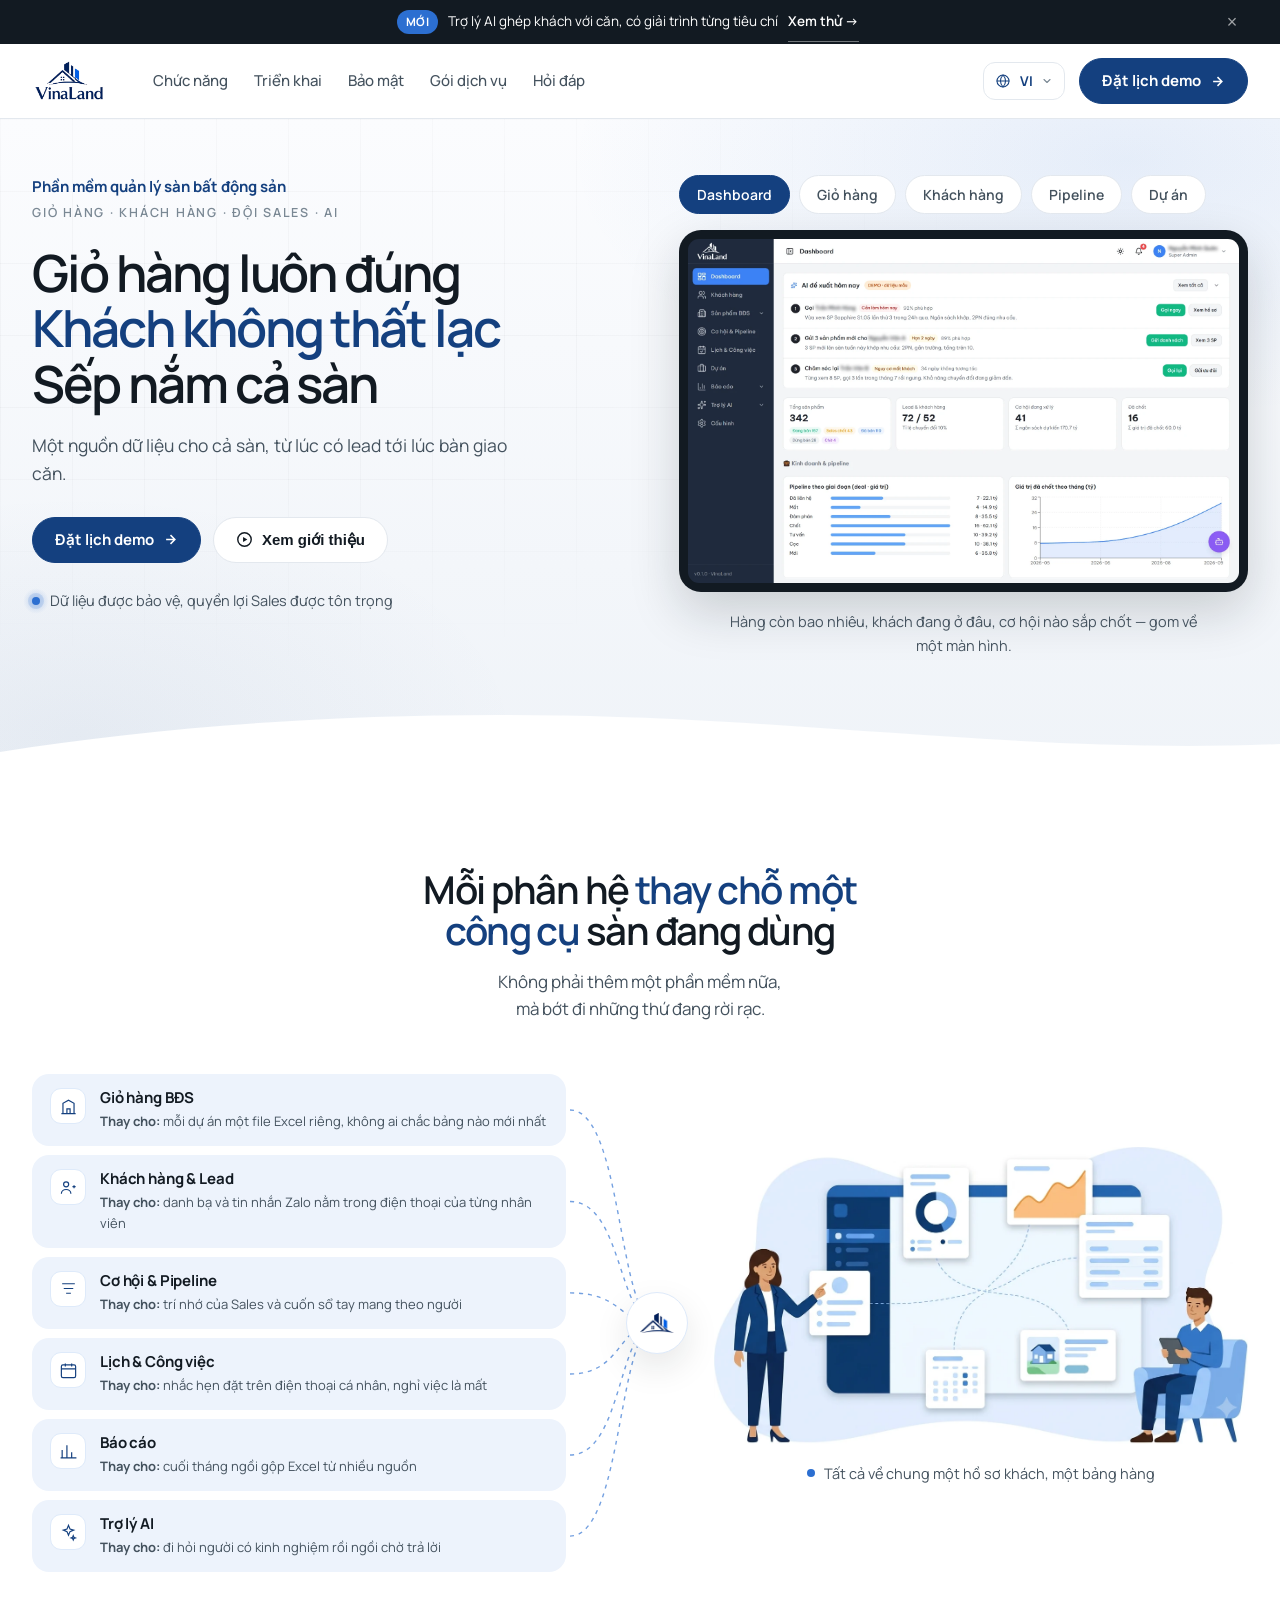
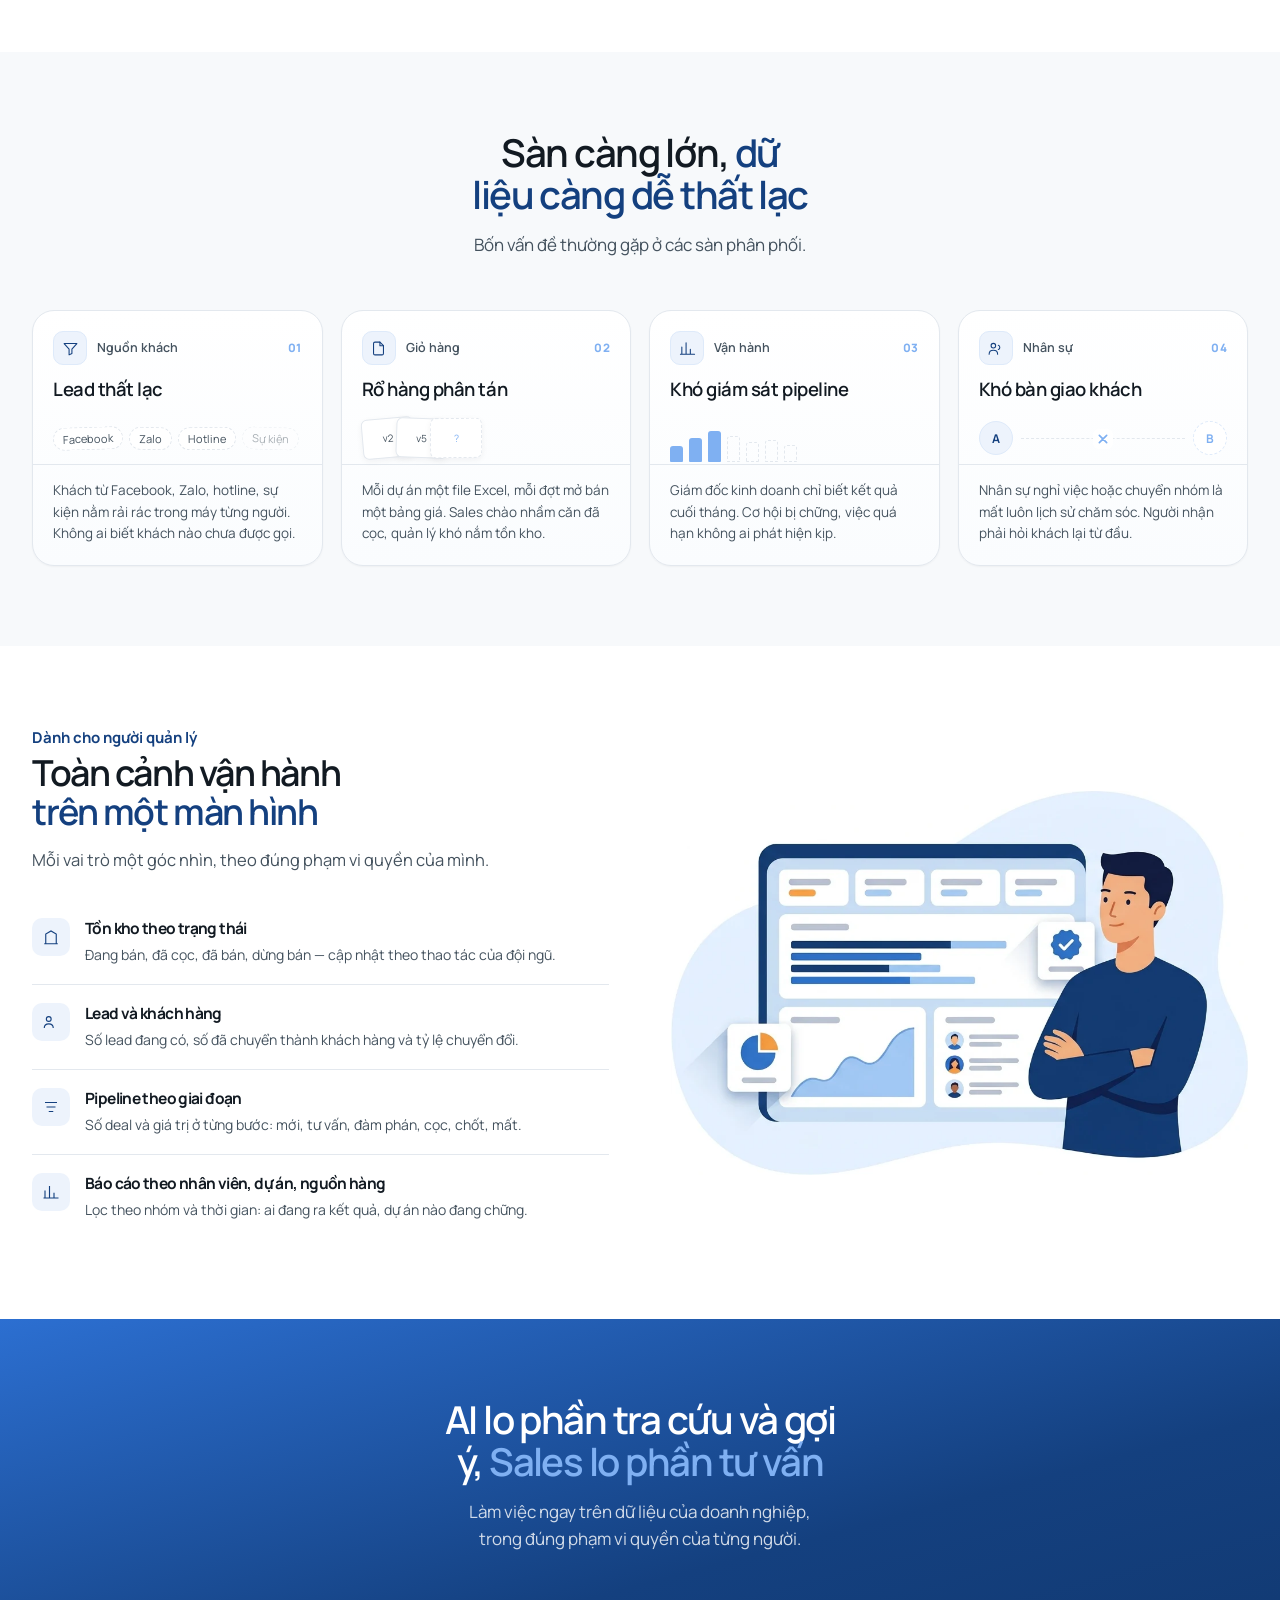
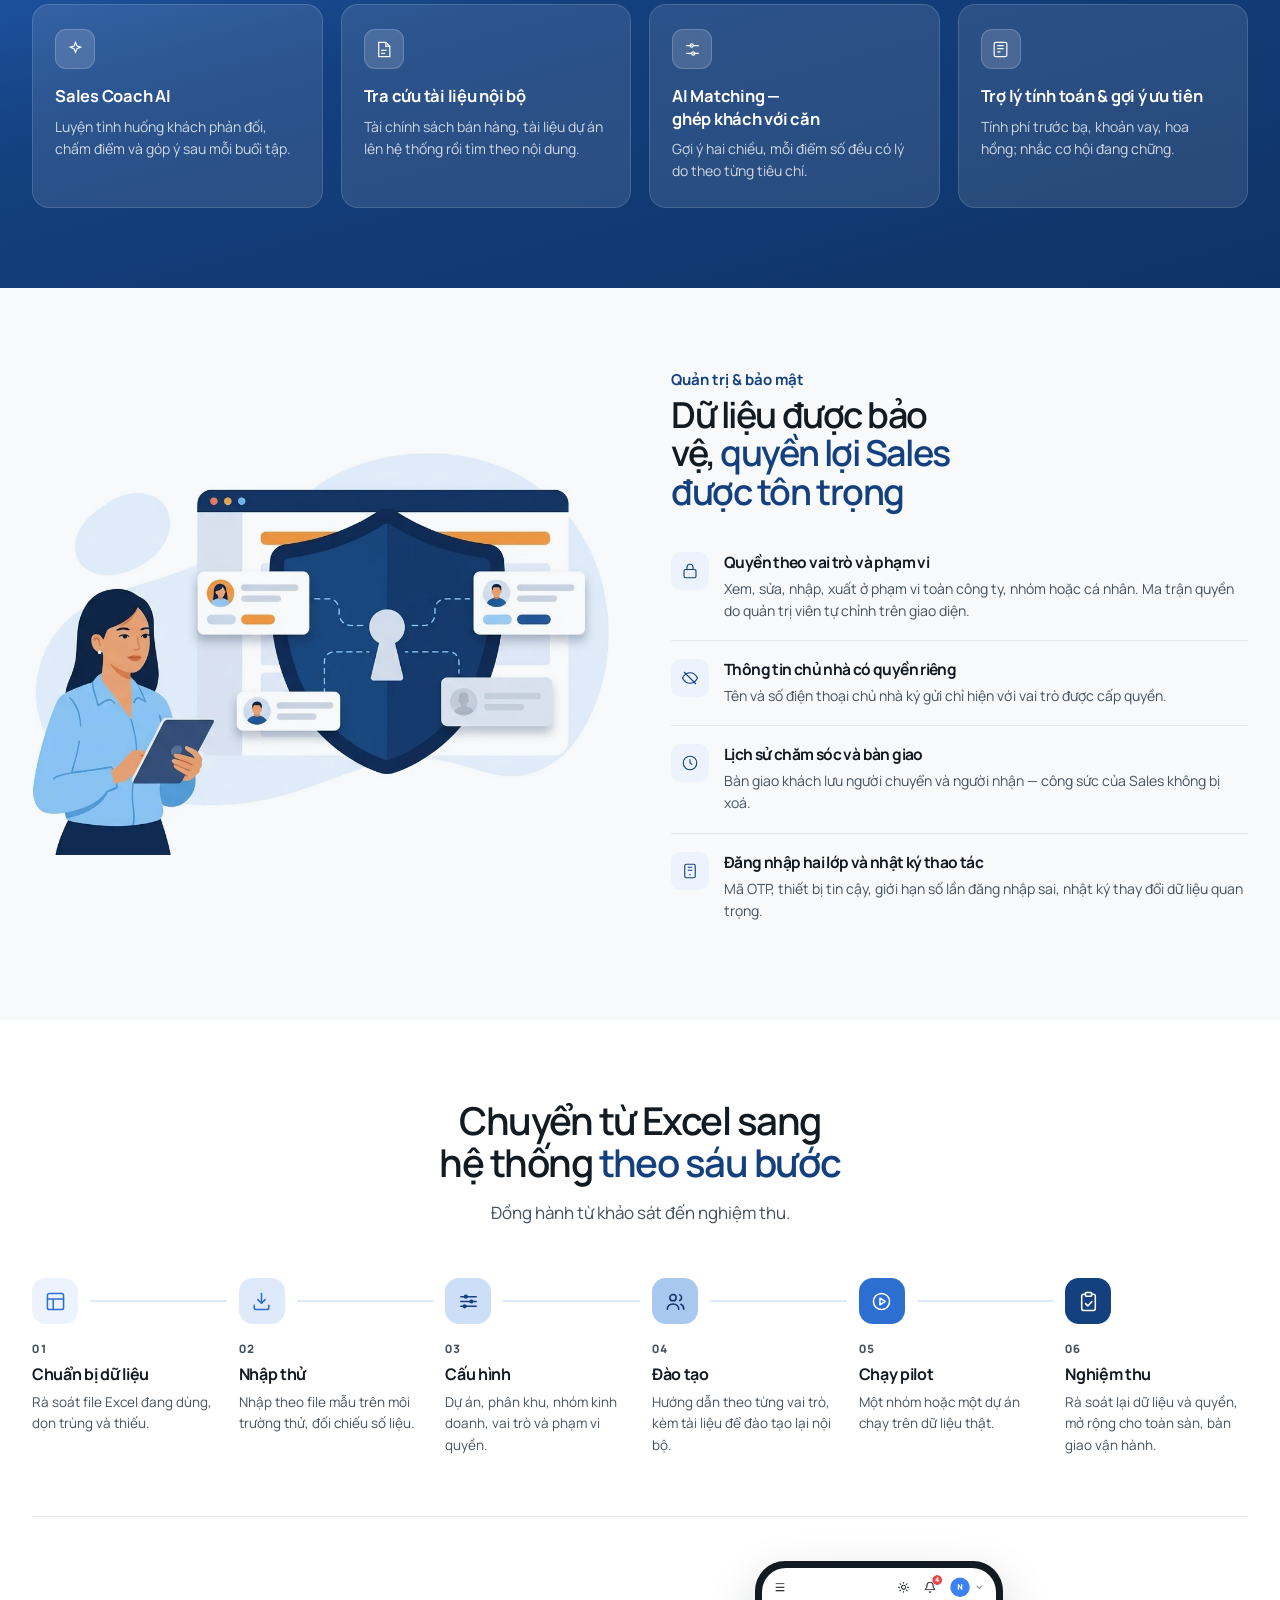
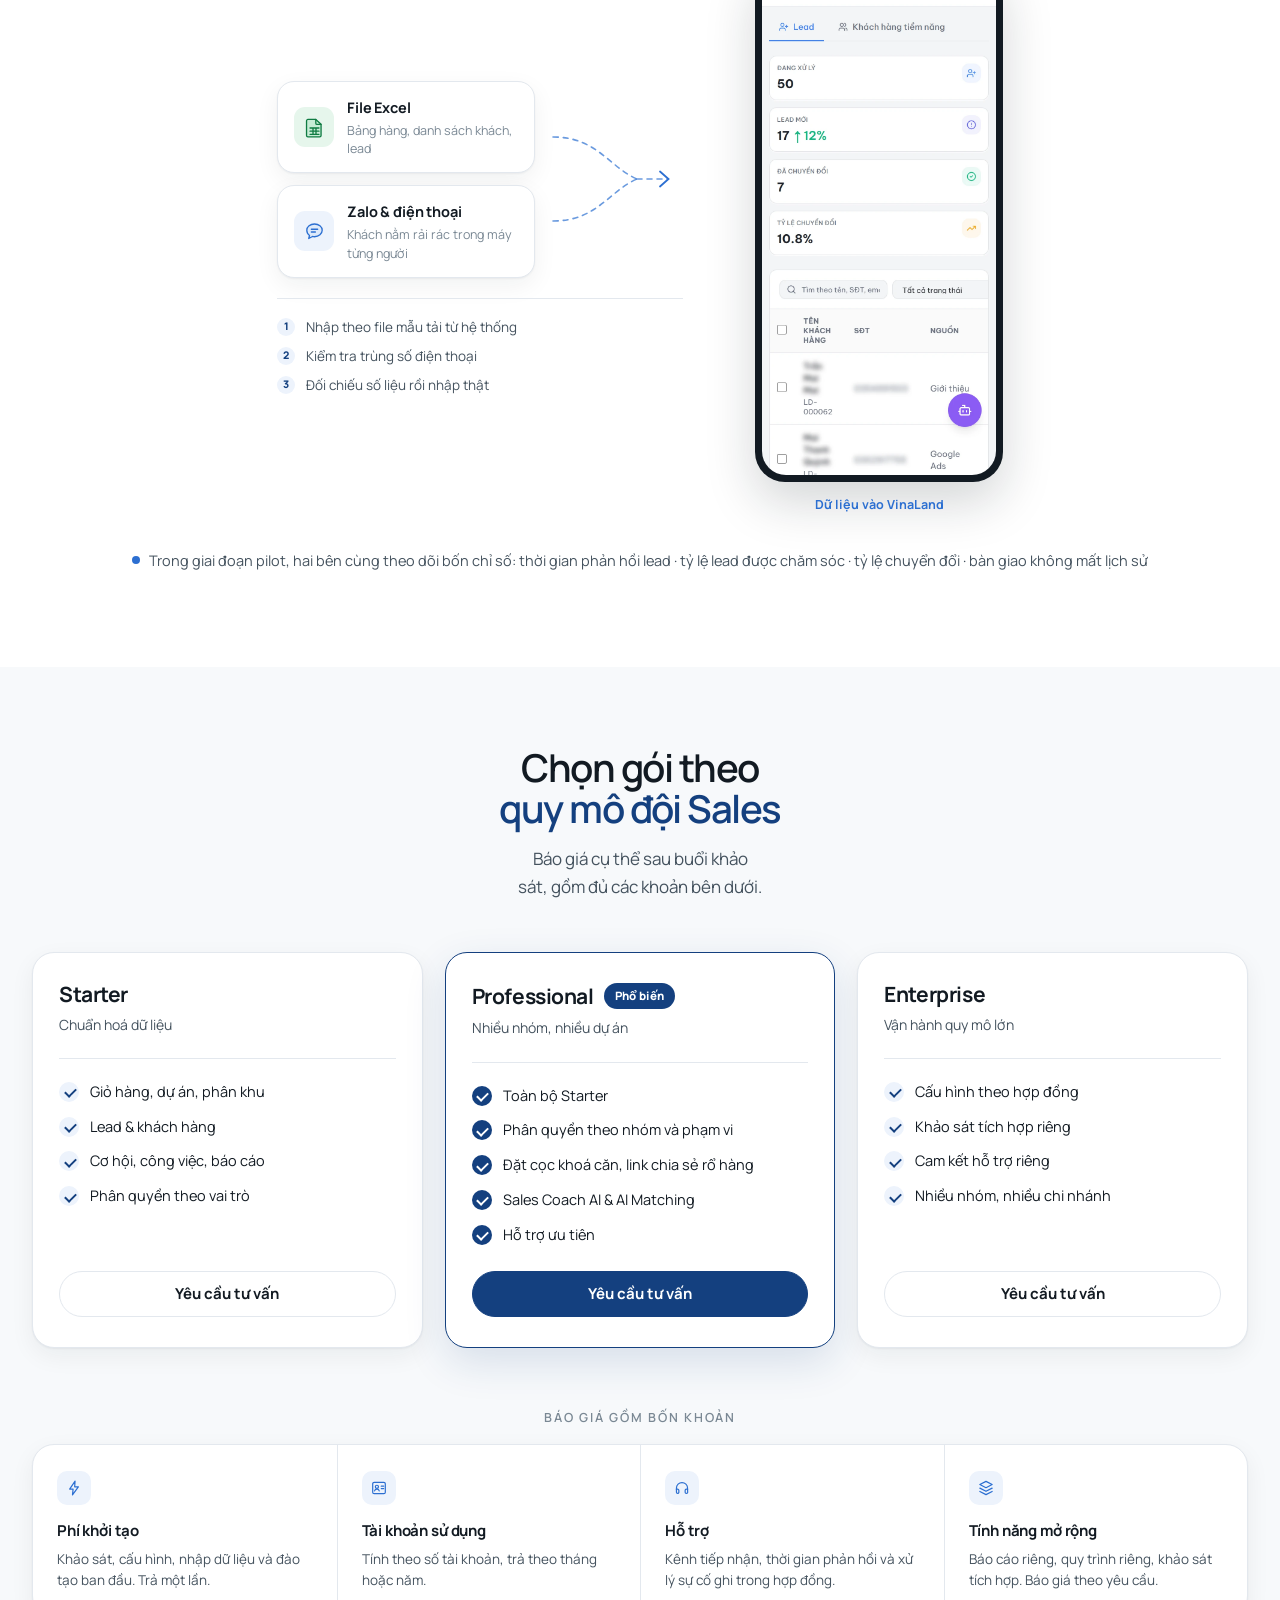
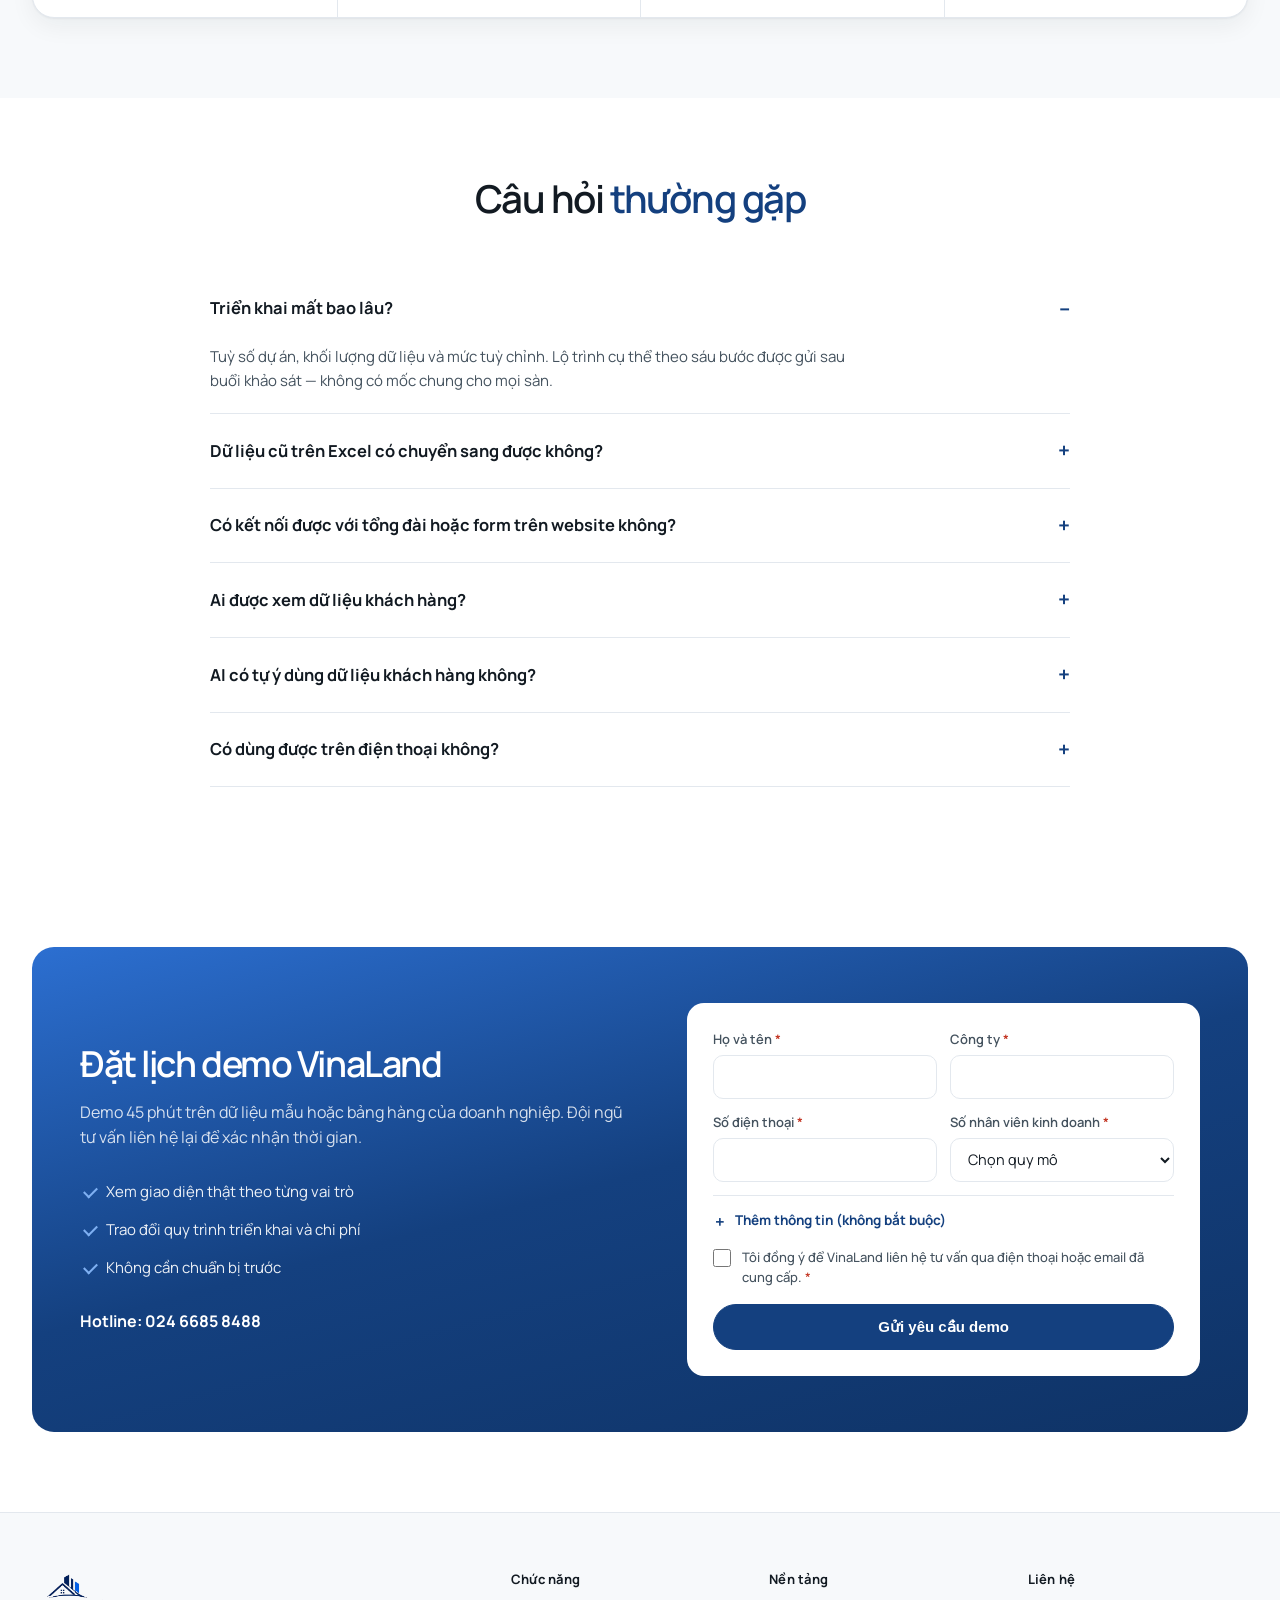
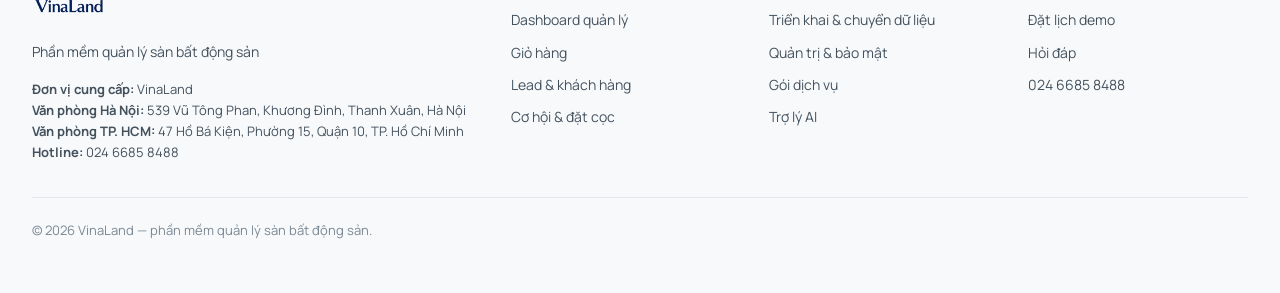
==== commit bf0a079a: "chore(landing): bỏ cụm nút liên hệ nổi ở trang mẫu Gỡ hẳn khối .float (Zalo + gọi điện) cùng CSS của" ====
--- a/demo-layout.html
+++ b/demo-layout.html
@@ -242,13 +242,6 @@
   .noi .n,.noi .tia,.noi .hub{animation:none}
   .noi .tia{display:none}
 }
-
-/* ---------- nút liên hệ nổi ---------- */
-.float{position:fixed;right:22px;bottom:22px;display:flex;flex-direction:column;gap:11px;z-index:50}
-.float a{width:50px;height:50px;border-radius:50%;display:grid;place-items:center;color:#fff;
-  text-decoration:none;font-size:12px;font-weight:700;box-shadow:0 6px 18px rgba(18,26,34,.22)}
-.float .zalo{background:#0068FF}
-.float .tel{background:var(--brand)}
 
 @media (max-width:980px){
   .hero .frame,.swap-grid{grid-template-columns:1fr;gap:38px}
@@ -640,10 +633,6 @@
   .ann .frame{padding:8px 44px 8px 0;min-height:0}
   .ann a{display:none}
 
-  /* 5. CỤM NÚT LIÊN HỆ NỔI che mất hàng tab. Thu nhỏ và hạ xuống sát góc. */
-  .float{right:12px;bottom:12px;gap:9px}
-  .float a{width:42px;height:42px;font-size:10.5px}
-
   /* 6. TRANG DÀI 13.236px trên điện thoại vì mọi lưới đều rơi xuống một cột.
      Để lưới bốn và ba cột thành HAI cột — thẻ vẫn đọc tốt mà trang ngắn đi đáng kể.
      Đồng thời giảm đệm dọc, vì khoảng trống thiết kế cho màn rộng thì trên điện
@@ -1196,12 +1185,6 @@
   </div>
 </div>
 
-<div class="float">
-  <a class="zalo" href="#" aria-label="Zalo">Zalo</a>
-  <a class="tel" href="tel:02466858488" aria-label="Gọi điện">
-    <svg width="21" height="21" viewBox="0 0 24 24" fill="none" stroke="currentColor" stroke-width="2"><path d="M22 16.9v2.8a2 2 0 01-2.2 2 19.8 19.8 0 01-8.6-3.1 19.5 19.5 0 01-6-6A19.8 19.8 0 012.1 4 2 2 0 014.1 2h2.8a2 2 0 012 1.7c.1 1 .4 1.9.7 2.8a2 2 0 01-.5 2.1L8 9.8a16 16 0 006 6l1.2-1.2a2 2 0 012.1-.4c.9.3 1.8.6 2.8.7a2 2 0 011.7 2z"/></svg>
-  </a>
-</div>
 
 <script src="assets/i18n-20261006a.js"></script>
 <script src="assets/i18n-mau-20261027a.js"></script>
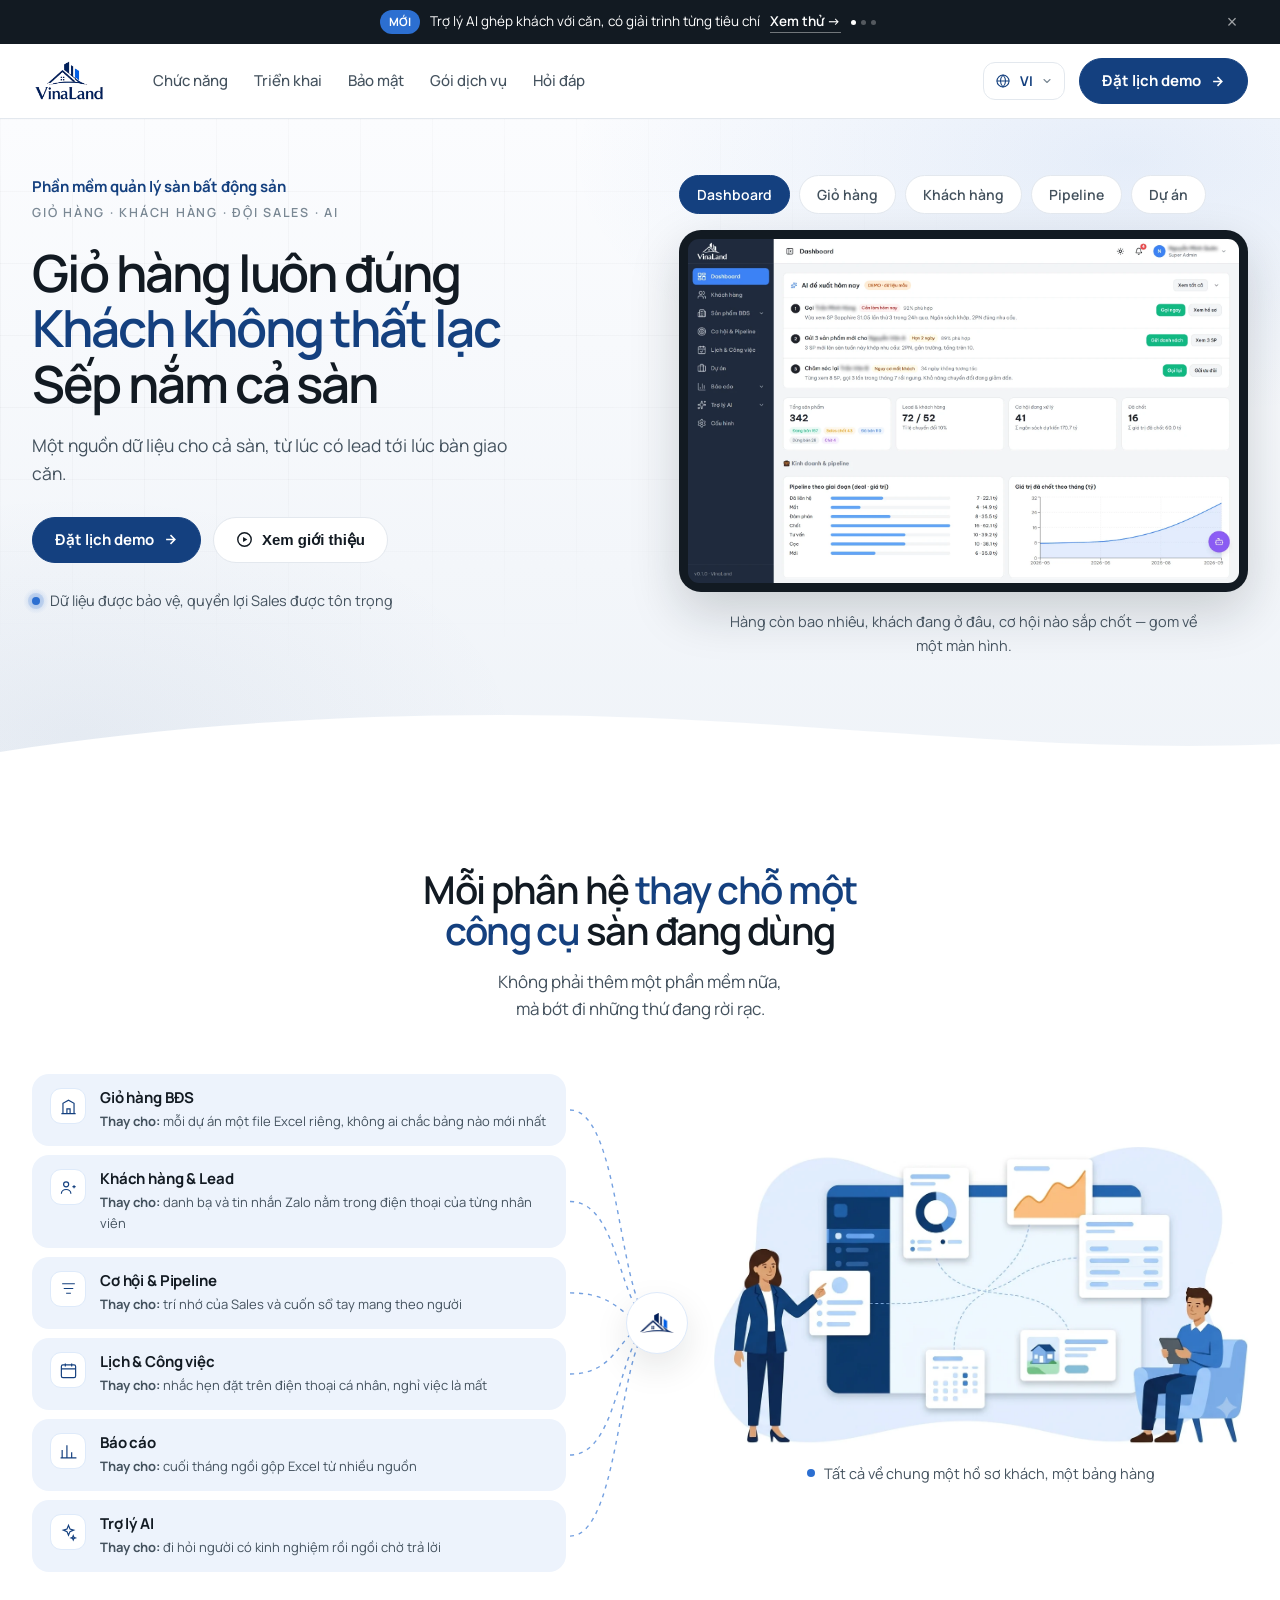
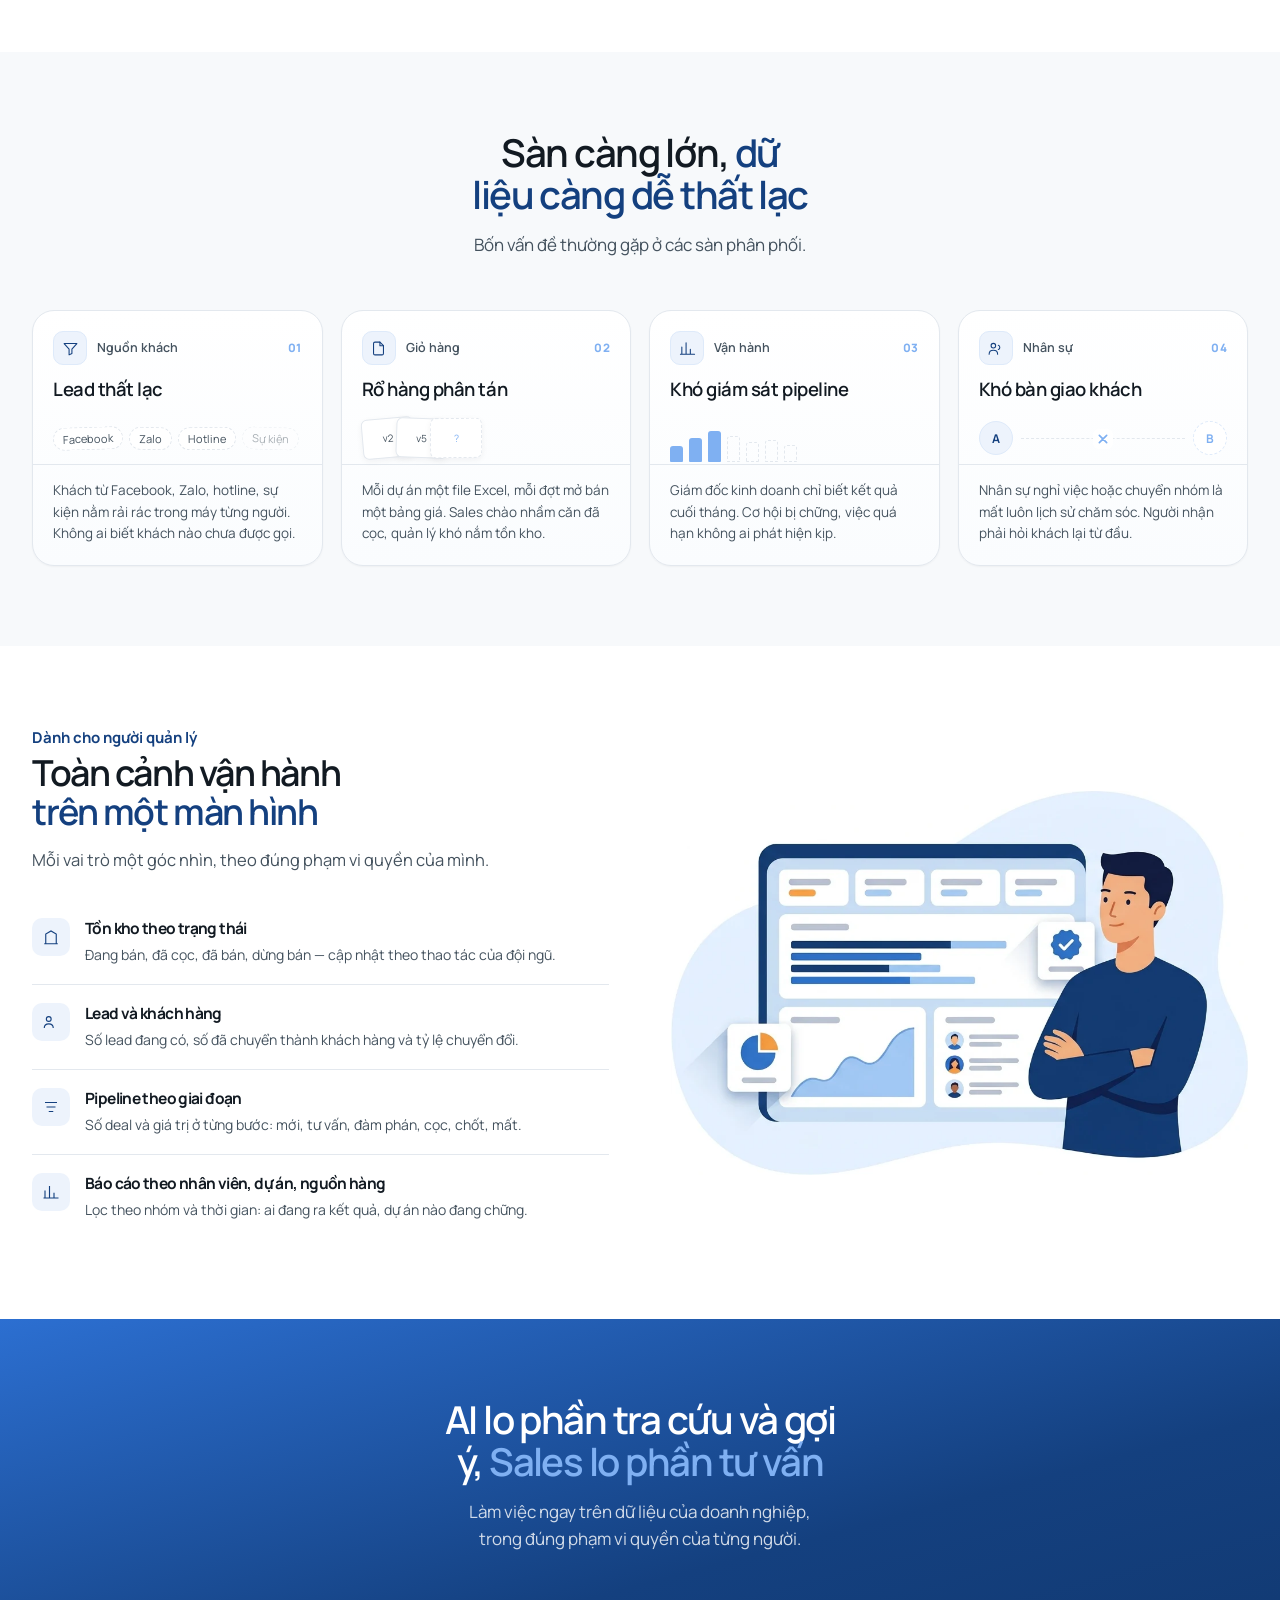
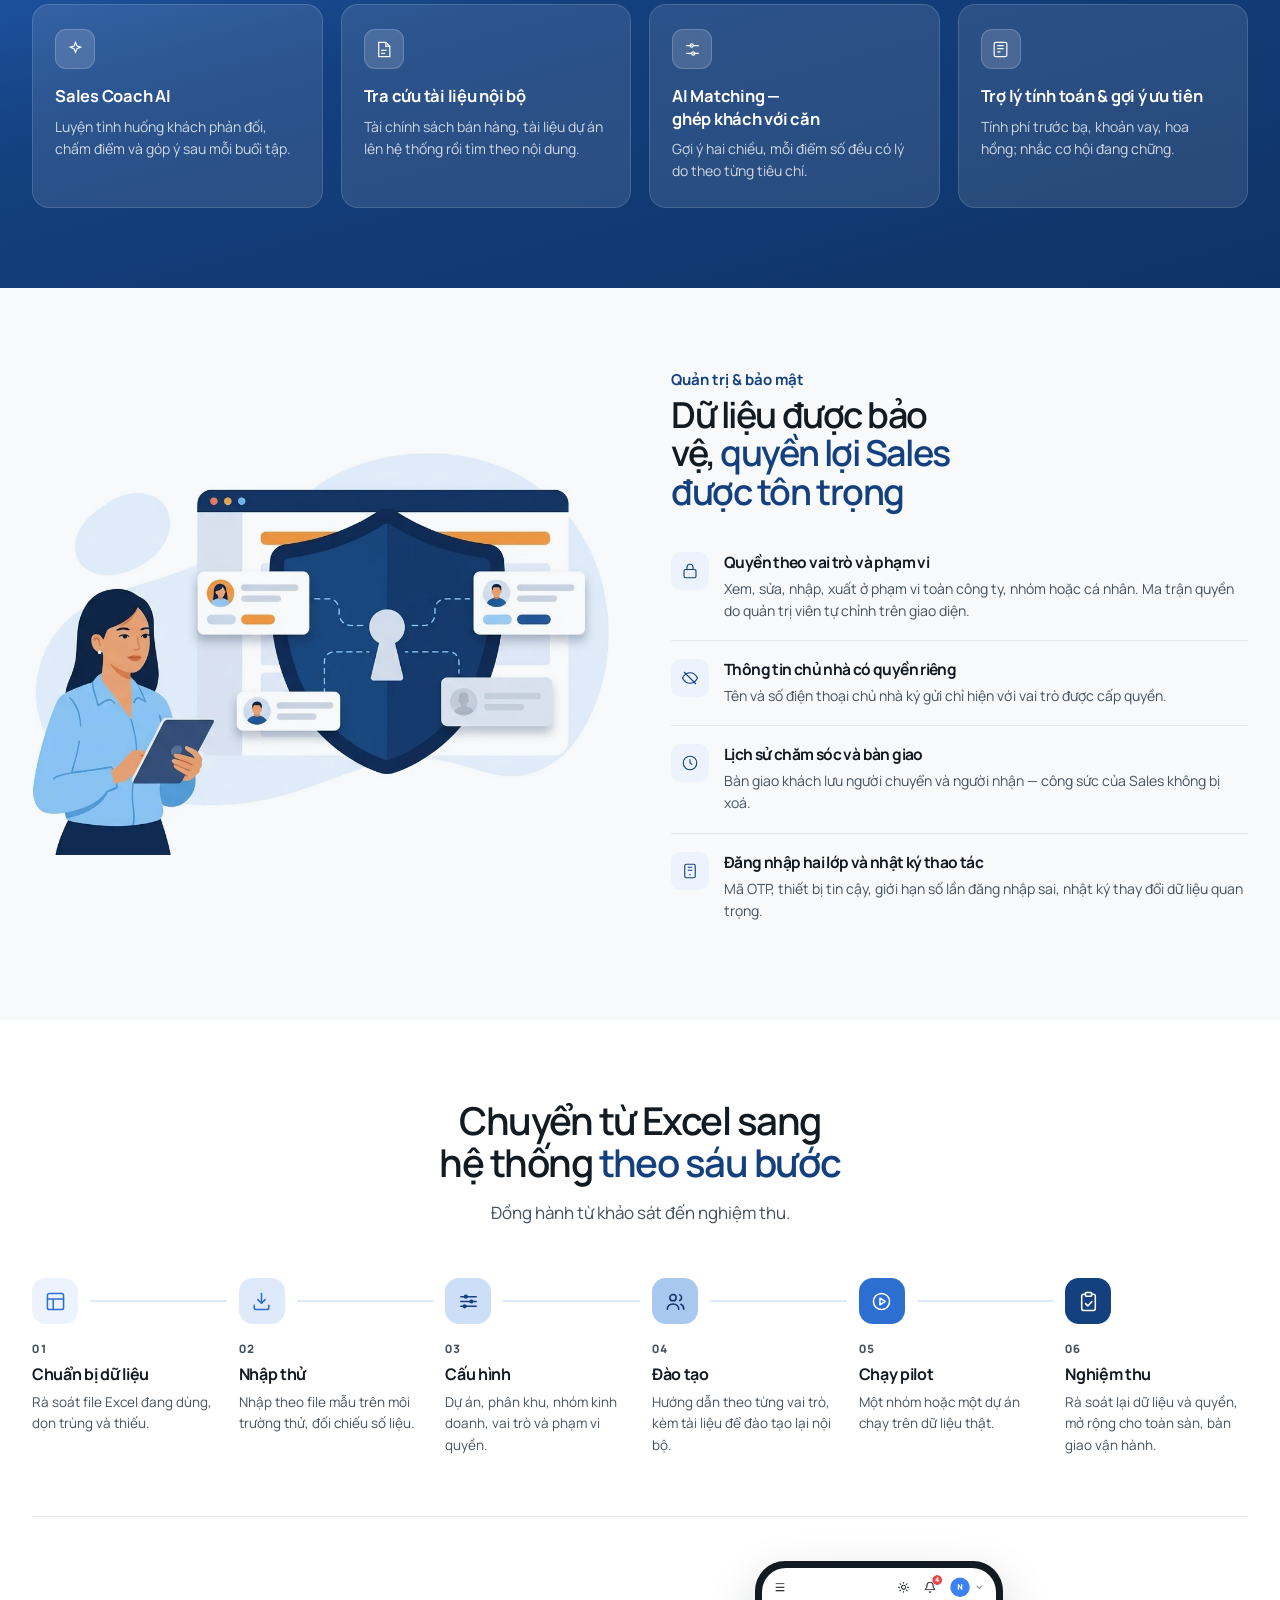
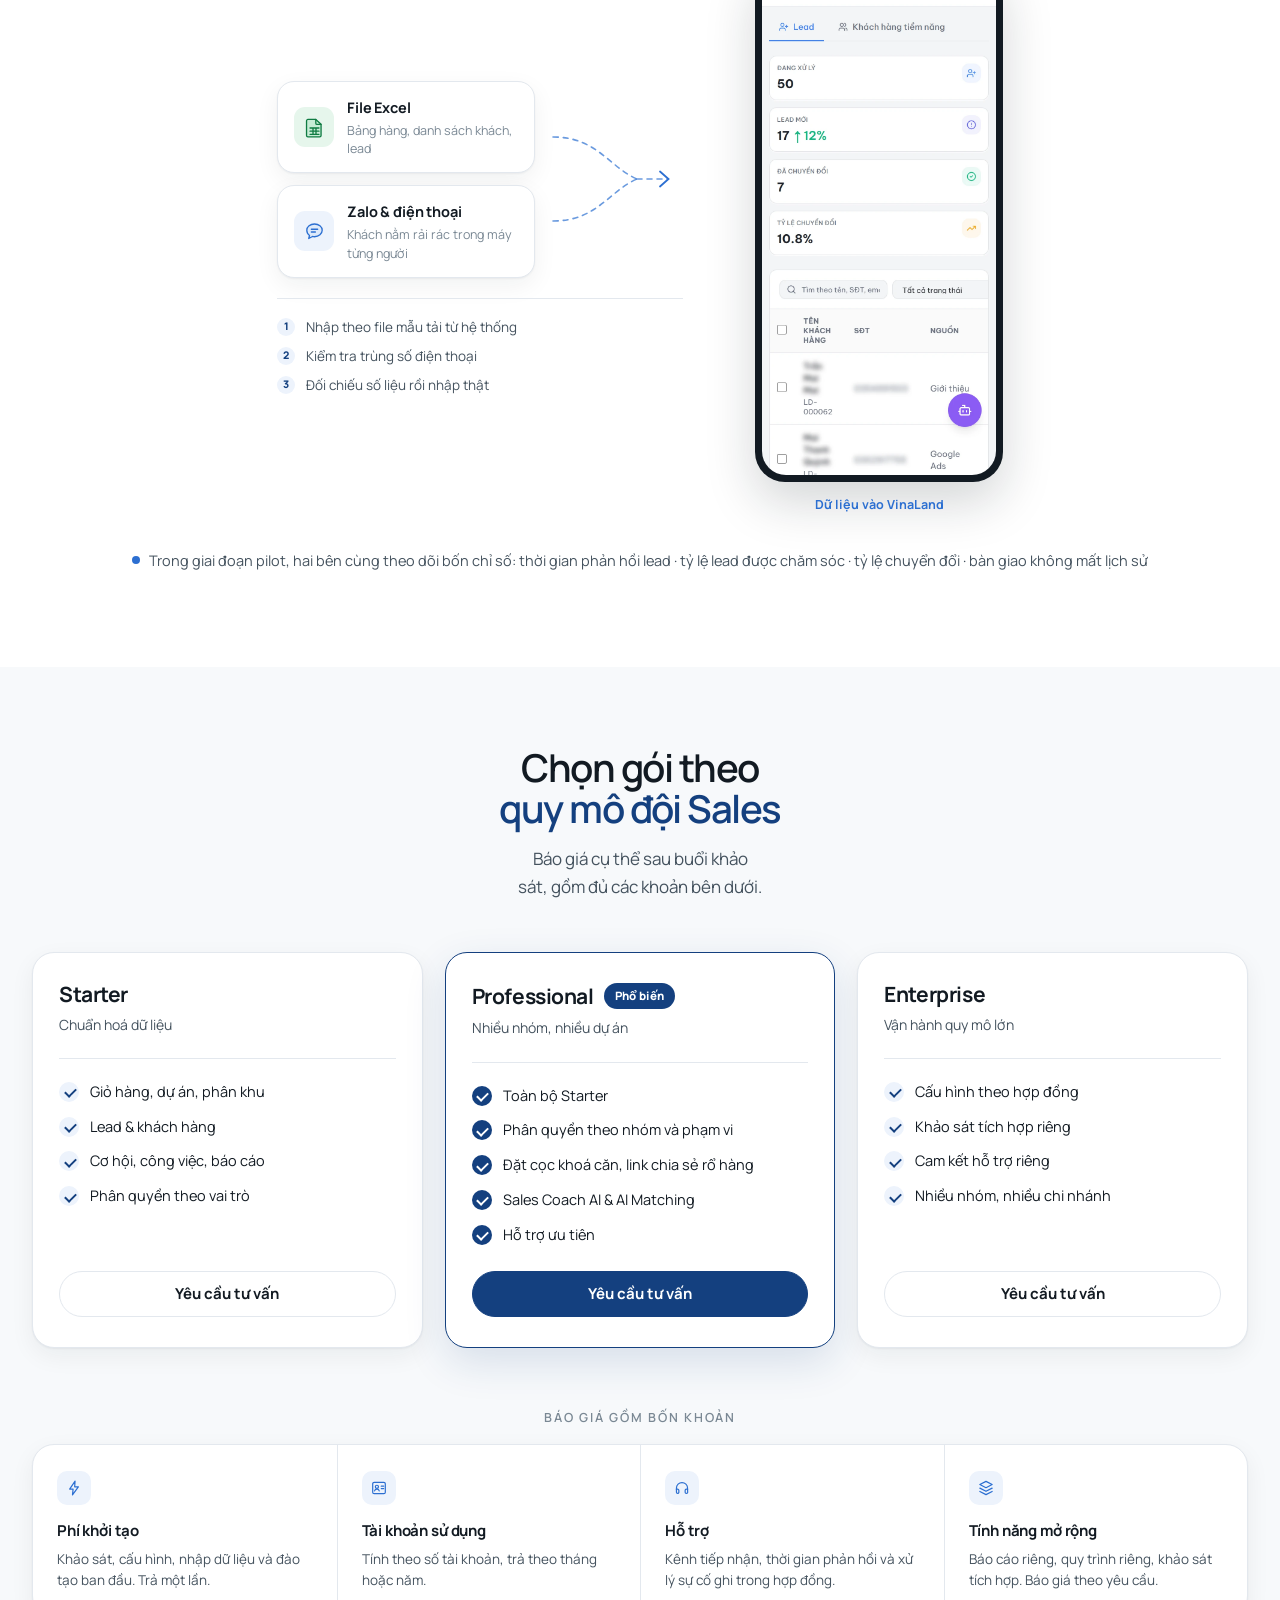
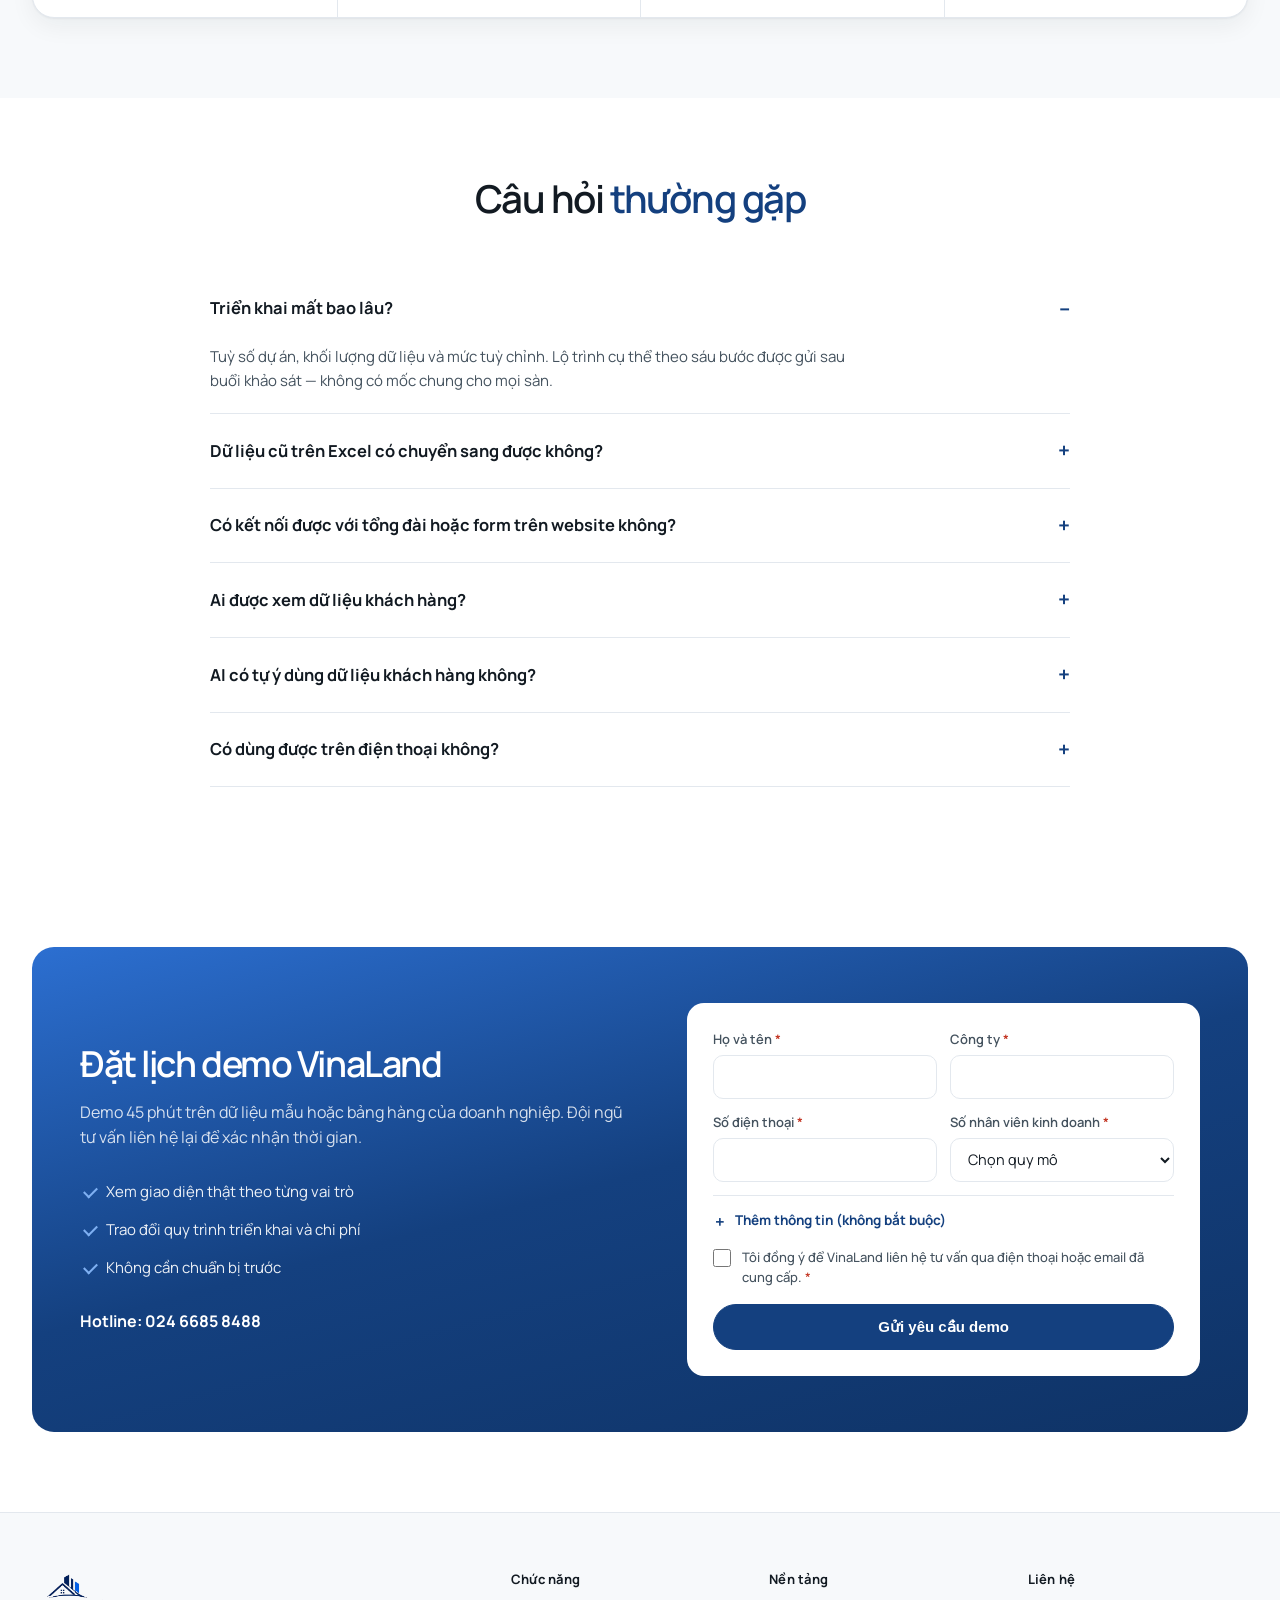
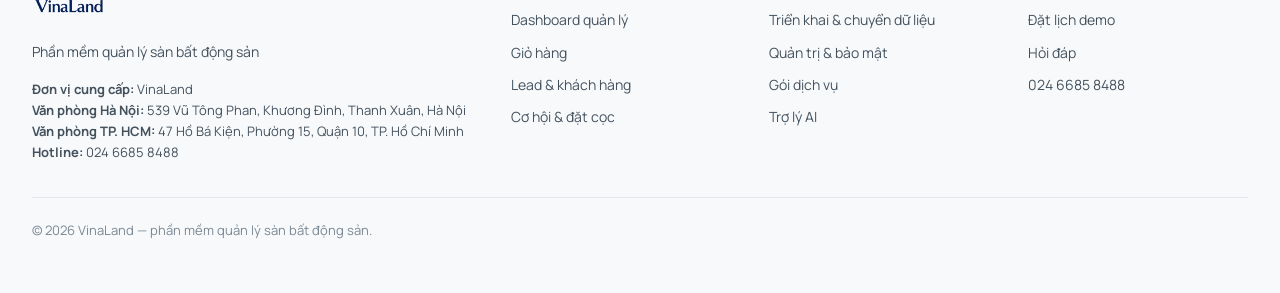
==== commit f49782f1: "feat(landing): thanh thông báo chạy ba tin, mỗi tin trỏ về một khối Trước đây dải trên cùng chỉ có m" ====
--- a/demo-layout.html
+++ b/demo-layout.html
@@ -66,7 +66,15 @@
 .ann .frame{display:flex;align-items:center;justify-content:center;gap:10px;min-height:44px;padding-right:56px}
 .ann b{background:var(--brand-mid);color:#fff;font-size:11.5px;font-weight:700;
   padding:3px 9px;border-radius:var(--r-pill);letter-spacing:.02em}
-.ann a{color:#fff;font-weight:600;text-decoration:none;border-bottom:1px solid rgba(255,255,255,.4)}
+/* Tin chạy: cả dòng là một đường dẫn, riêng phần "Xem thử →" mới gạch chân. */
+.ann-tin{display:flex;align-items:center;gap:10px;color:#fff;text-decoration:none;transition:opacity .22s}
+.ann-tin.mo{opacity:0}
+.ann-tin i{font-style:normal;font-weight:600;white-space:nowrap;border-bottom:1px solid rgba(255,255,255,.4)}
+.ann-tin:hover i{border-bottom-color:#fff}
+.ann-cham{display:flex;gap:5px;flex:none}
+.ann-cham i{width:5px;height:5px;border-radius:50%;background:rgba(255,255,255,.28);transition:background .22s}
+.ann-cham i.dang{background:#fff}
+@media (prefers-reduced-motion:reduce){.ann-tin{transition:none}}
 .ann button{position:absolute;right:28px;top:50%;transform:translateY(-50%);background:none;border:0;
   color:rgba(255,255,255,.6);font-size:18px;cursor:pointer;line-height:1}
 .ann button:hover{color:#fff}
@@ -610,7 +618,7 @@
    Các mục trên thanh điều hướng, liên kết trong thanh thông báo và nút đóng đều
    dưới ngưỡng bấm thoải mái bằng ngón tay. Nới vùng bấm mà không đổi chỗ chữ. */
 .nav a{padding:10px 0;display:inline-block}
-.ann a{padding:9px 0;display:inline-block}
+.ann-tin{padding:9px 0}
 .ann button{width:40px;height:40px;display:grid;place-items:center}
 
 @media (max-width:860px){
@@ -628,10 +636,13 @@
   .brand{font-size:18px}
   .brand img{height:34px}
 
-  /* 4. THANH THÔNG BÁO ngắt chữ xấu trên khổ hẹp. Bỏ liên kết phụ, chỉ giữ ý chính. */
+  /* 4. THANH THÔNG BÁO ngắt chữ xấu trên khổ hẹp. Bỏ liên kết phụ, chỉ giữ ý chính.
+     Đệm phải phải chừa đủ chỗ cho nút đóng, nếu không ba chấm chỉ số tin nằm
+     đè lên dấu ×; đệm trái 16px cho viên "MỚI" khỏi dính mép màn hình. */
   .ann{font-size:12.5px}
-  .ann .frame{padding:8px 44px 8px 0;min-height:0}
-  .ann a{display:none}
+  .ann .frame{padding:8px 56px 8px 16px;min-height:0}
+  .ann button{right:12px}
+  .ann-tin i{display:none}
 
   /* 6. TRANG DÀI 13.236px trên điện thoại vì mọi lưới đều rơi xuống một cột.
      Để lưới bốn và ba cột thành HAI cột — thẻ vẫn đọc tốt mà trang ngắn đi đáng kể.
@@ -729,10 +740,13 @@
 <!-- 1 ───────────────────────────────── thanh thông báo -->
 <div class="ann" id="ann">
   <div class="frame">
-    <b>MỚI</b>
-    <span>Trợ lý AI ghép khách với căn, có giải trình từng tiêu chí</span>
-    <a href="#swap">Xem thử →</a>
-    <button type="button" aria-label="Đóng thông báo" onclick="document.getElementById('ann').remove()">×</button>
+    <a class="ann-tin" id="ann-tin" href="#ai">
+      <b>MỚI</b>
+      <span>Trợ lý AI ghép khách với căn, có giải trình từng tiêu chí</span>
+      <i>Xem thử →</i>
+    </a>
+    <span class="ann-cham" id="ann-cham" aria-hidden="true"><i class="dang"></i><i></i><i></i></span>
+    <button type="button" aria-label="Đóng thông báo">×</button>
   </div>
 </div>
 
@@ -1290,6 +1304,50 @@
   });
   document.addEventListener("click", (e) => { if (!bang.hidden && !hop.contains(e.target)) mo(false); });
   document.addEventListener("keydown", (e) => { if (e.key === "Escape" && !bang.hidden) { mo(false); nut.focus(); } });
+})();
+
+/* Thanh thông báo — ba tin, mỗi tin 3 giây, chạy đúng MỘT vòng rồi dừng ở tin cuối.
+   Quay vòng mãi thì dải chữ nhấp nháy suốt buổi, kéo mắt khỏi nội dung chính.
+   Rê chuột hoặc đặt tiêu điểm vào thì hoãn đổi tin — đang đọc dở không bị cướp chữ. */
+(function () {
+  const bang = document.getElementById("ann");
+  if (!bang) return;
+  const tin = document.getElementById("ann-tin");
+  const cham = [...document.getElementById("ann-cham").children];
+  const oNhan = tin.querySelector("b"), oChu = tin.querySelector("span"), oThem = tin.querySelector("i");
+
+  const DS = [
+    { nhan: "MỚI", chu: "Trợ lý AI ghép khách với căn, có giải trình từng tiêu chí",
+      them: "Xem thử →", neo: "#ai" },
+    { nhan: "BẢO MẬT", chu: "Phân quyền theo vai trò và phạm vi, bàn giao khách không mất lịch sử",
+      them: "Xem cách làm →", neo: "#bao-mat" },
+    { nhan: "TRIỂN KHAI", chu: "Chuyển từ Excel sang hệ thống theo sáu bước, có pilot trước khi mở rộng",
+      them: "Xem lộ trình →", neo: "#trien-khai" },
+  ];
+  let i = 0, dangDoc = false, hen = null;
+
+  // Chữ đi qua datChu() nên đổi ngôn ngữ giữa chừng vẫn dịch lại được.
+  function ve(k) {
+    const t = DS[k];
+    datChu(oNhan, t.nhan);
+    datChu(oChu, t.chu);
+    datChu(oThem, t.them);
+    tin.setAttribute("href", t.neo);
+    cham.forEach((c, n) => c.classList.toggle("dang", n === k));
+  }
+  function doi() {
+    if (dangDoc) { hen = setTimeout(doi, 800); return; }
+    i++;
+    tin.classList.add("mo");
+    setTimeout(() => { ve(i); tin.classList.remove("mo"); }, 220);
+    if (i < DS.length - 1) hen = setTimeout(doi, 3000);
+  }
+  ve(0);
+  hen = setTimeout(doi, 3000);
+  for (const [su, co] of [["mouseenter", true], ["mouseleave", false], ["focusin", true], ["focusout", false]]) {
+    bang.addEventListener(su, () => { dangDoc = co; });
+  }
+  bang.querySelector("button").addEventListener("click", () => { clearTimeout(hen); bang.remove(); });
 })();
 
 /* Tab chuyển ảnh trong hero.
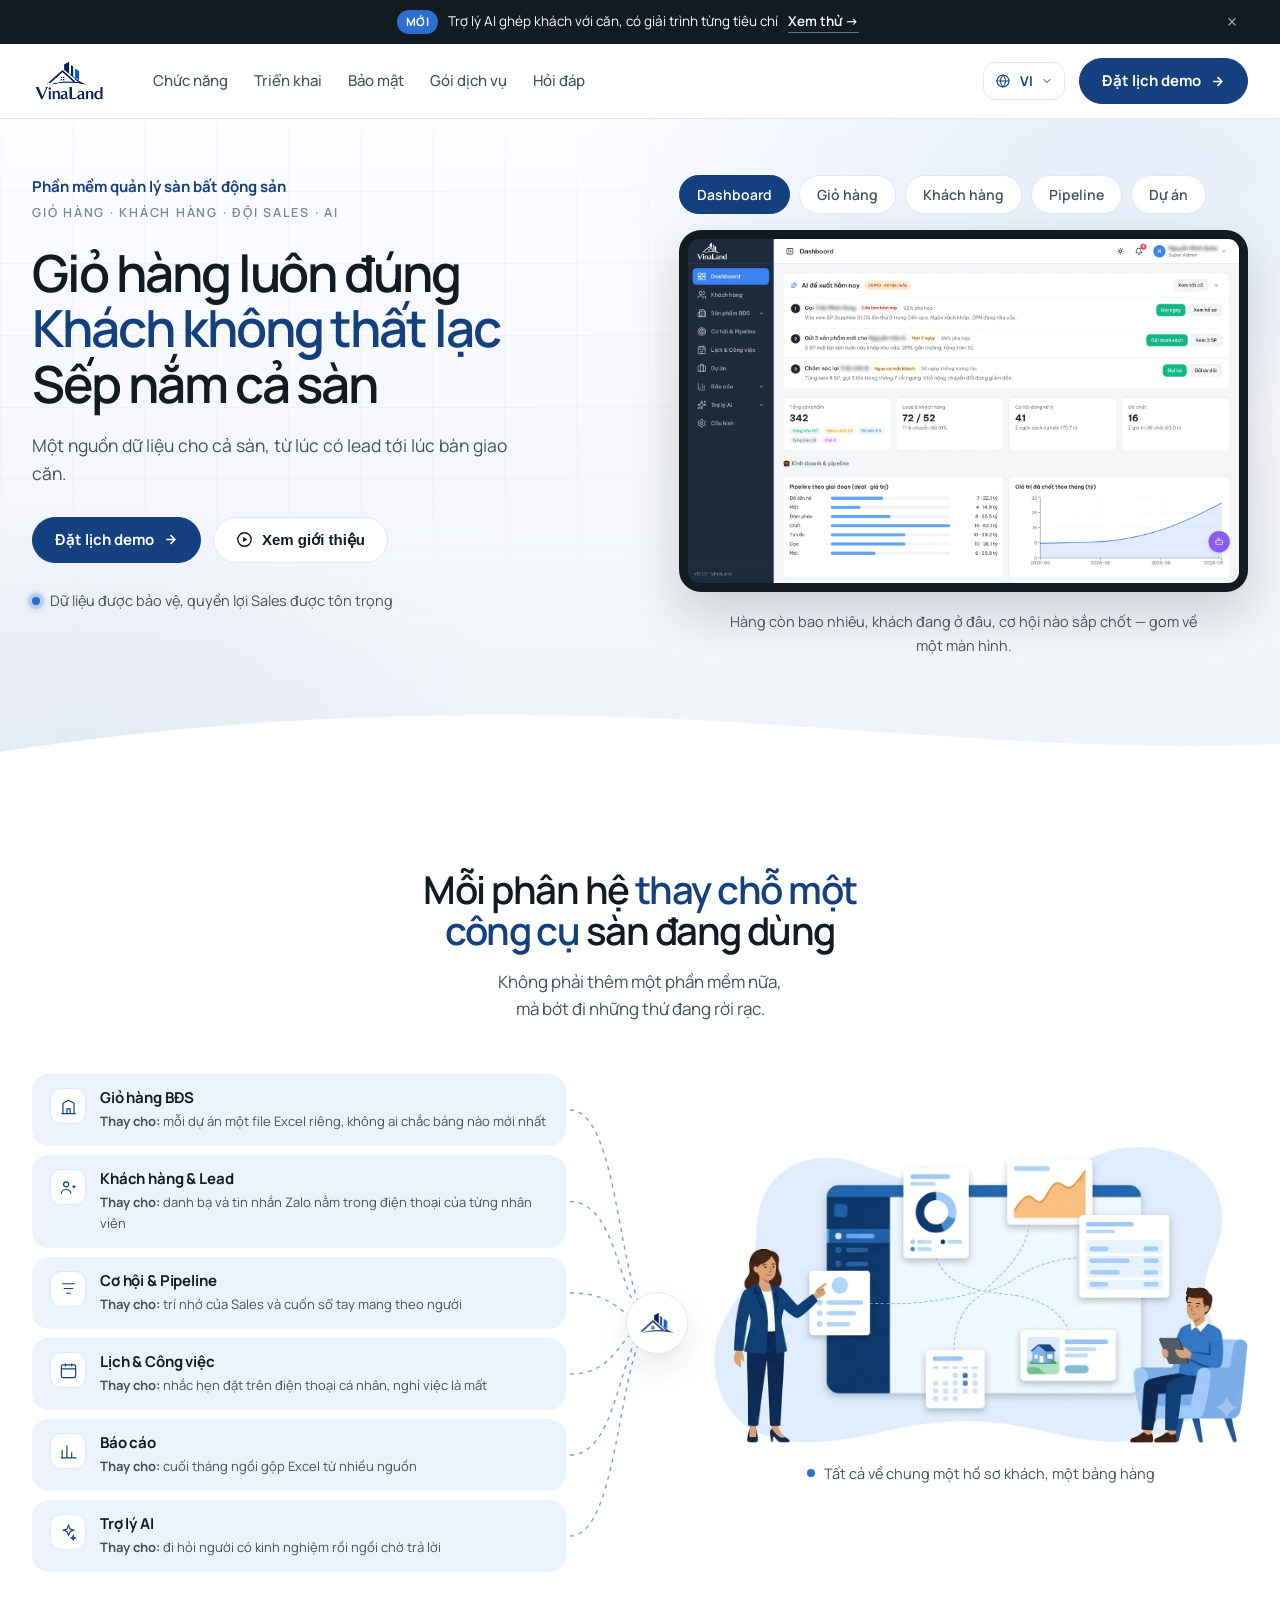
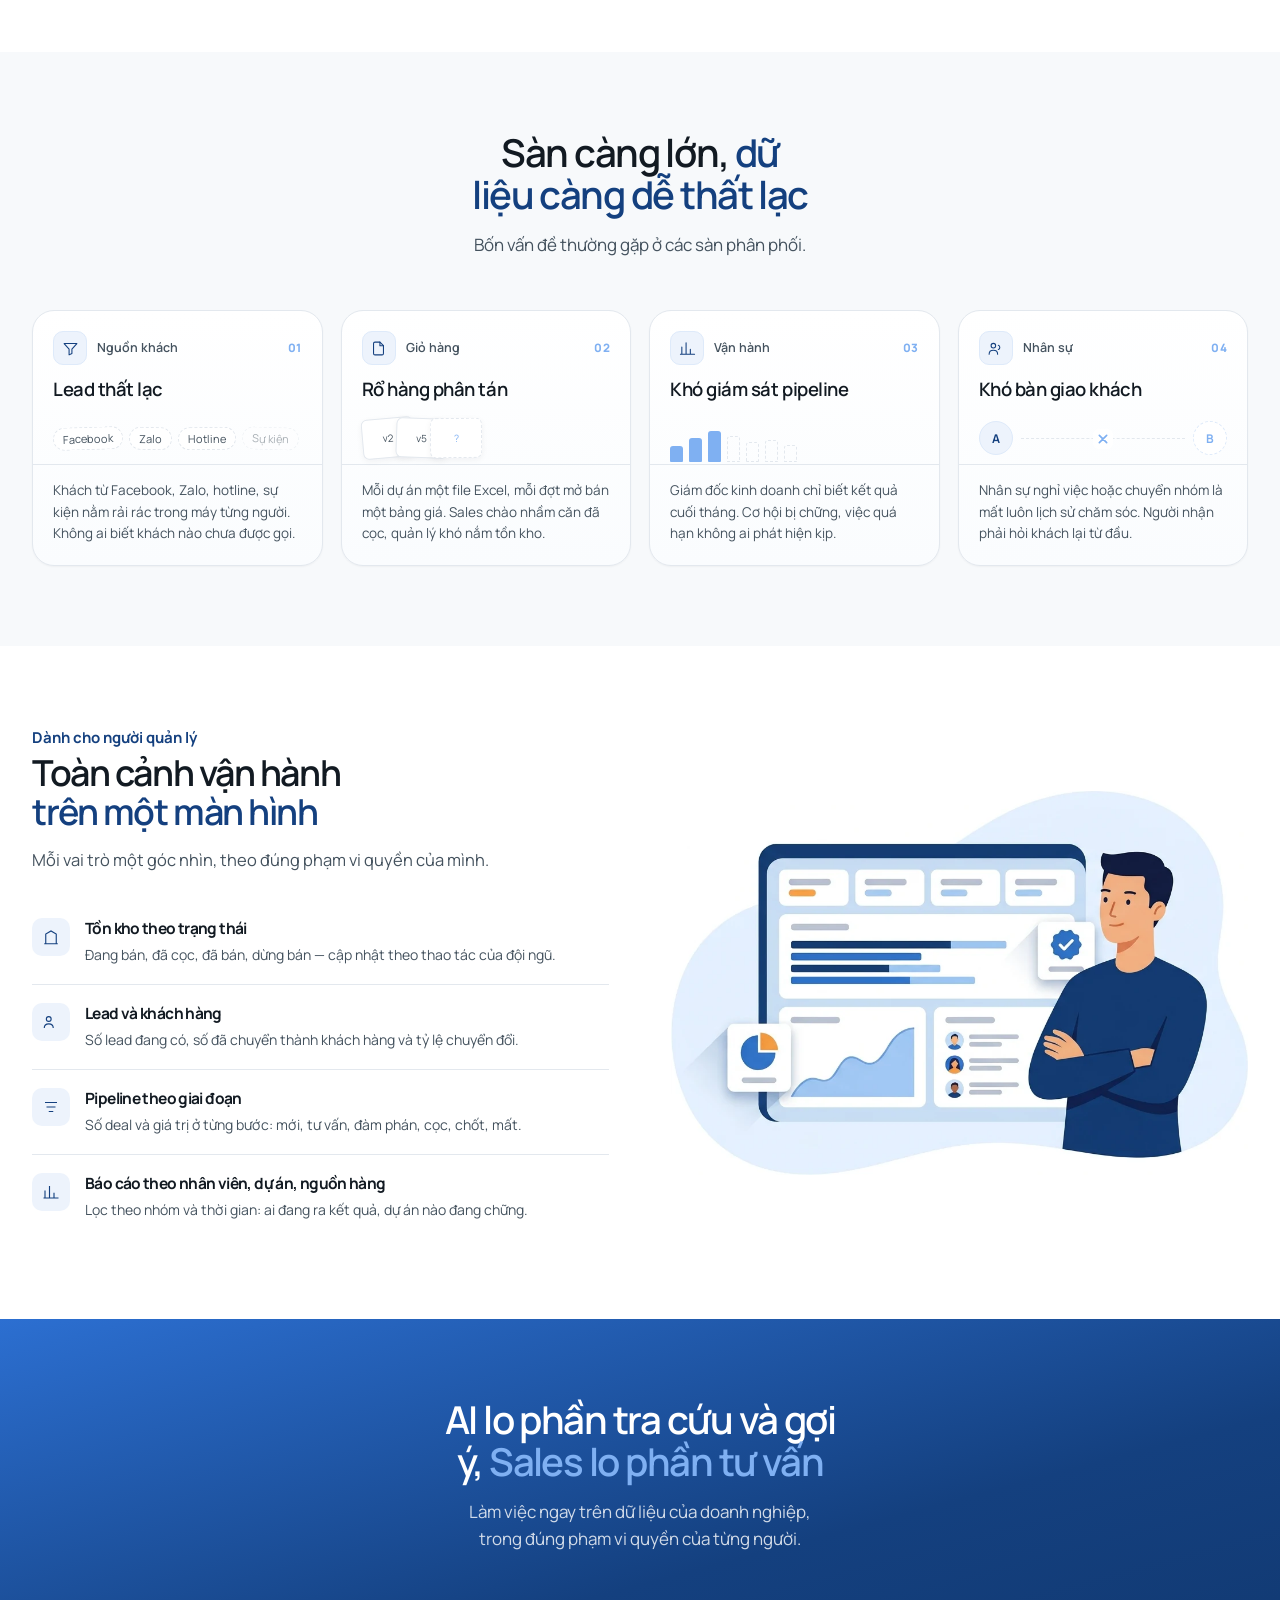
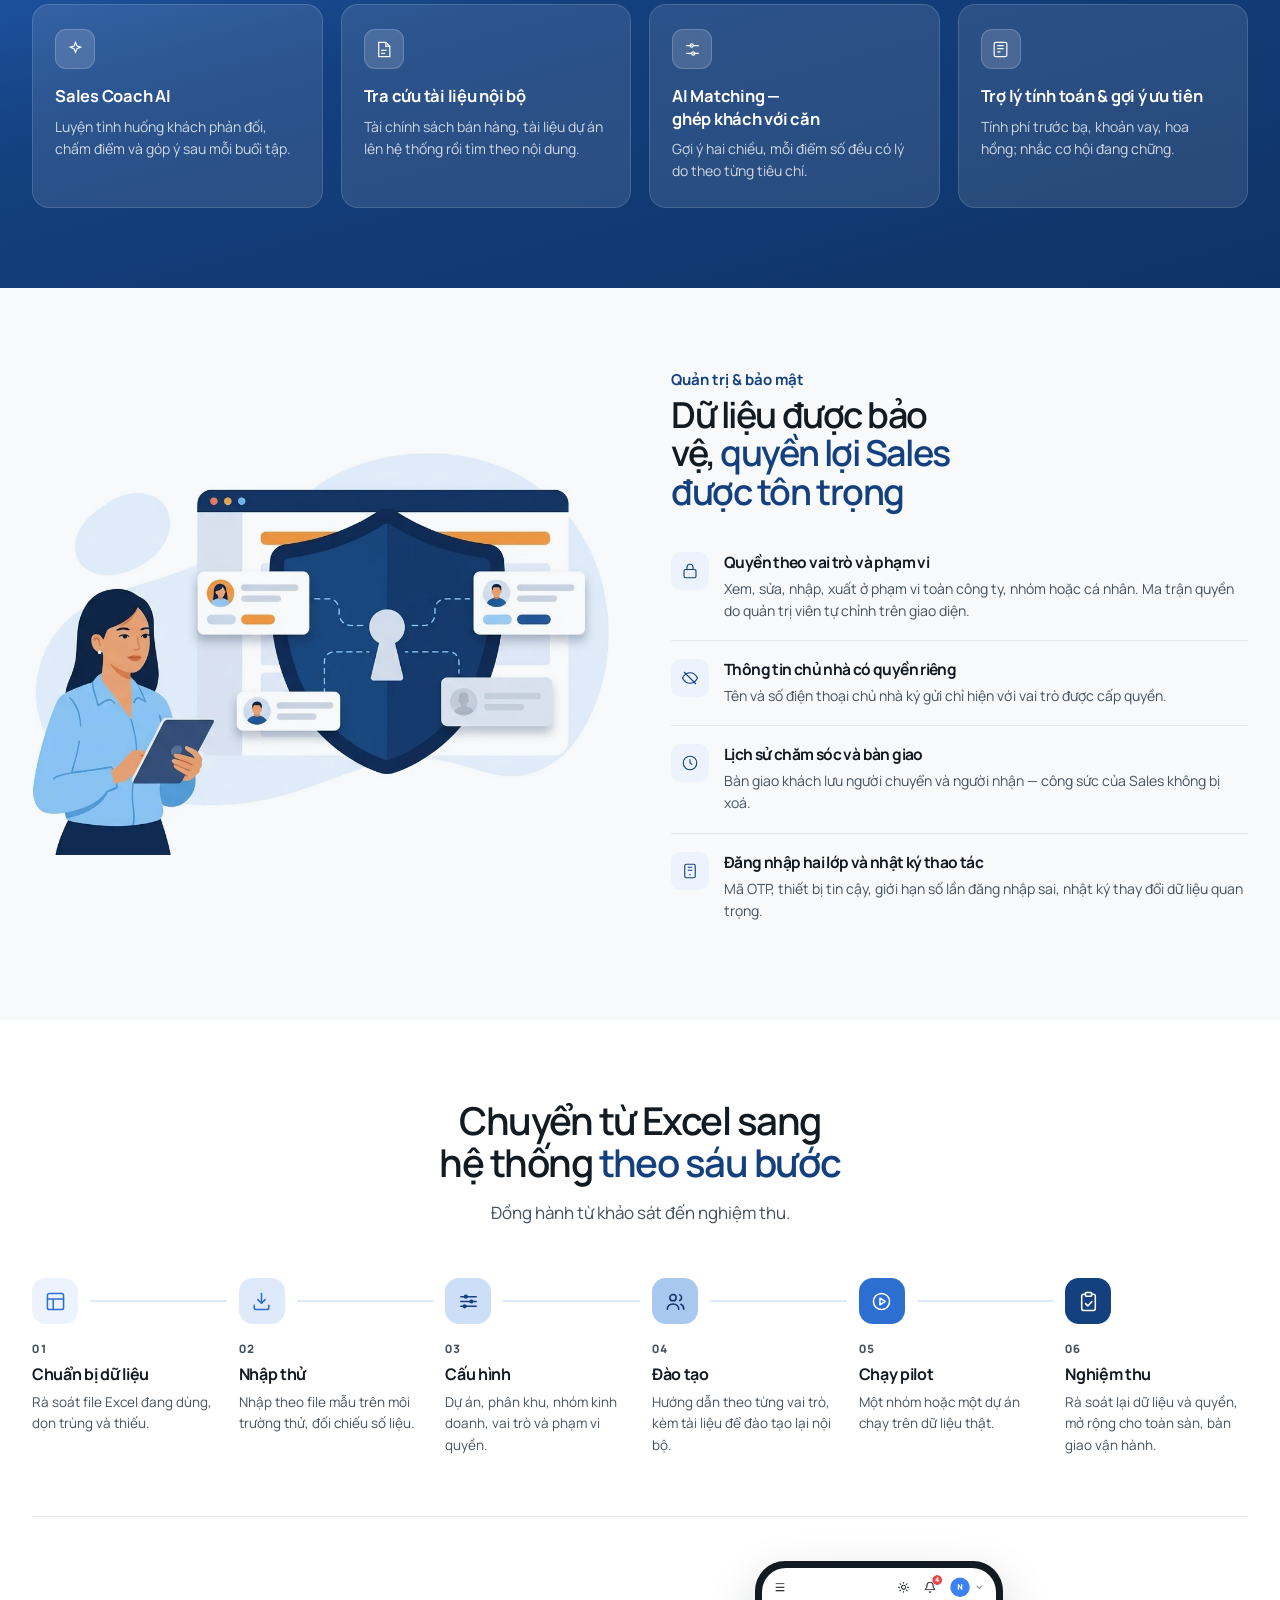
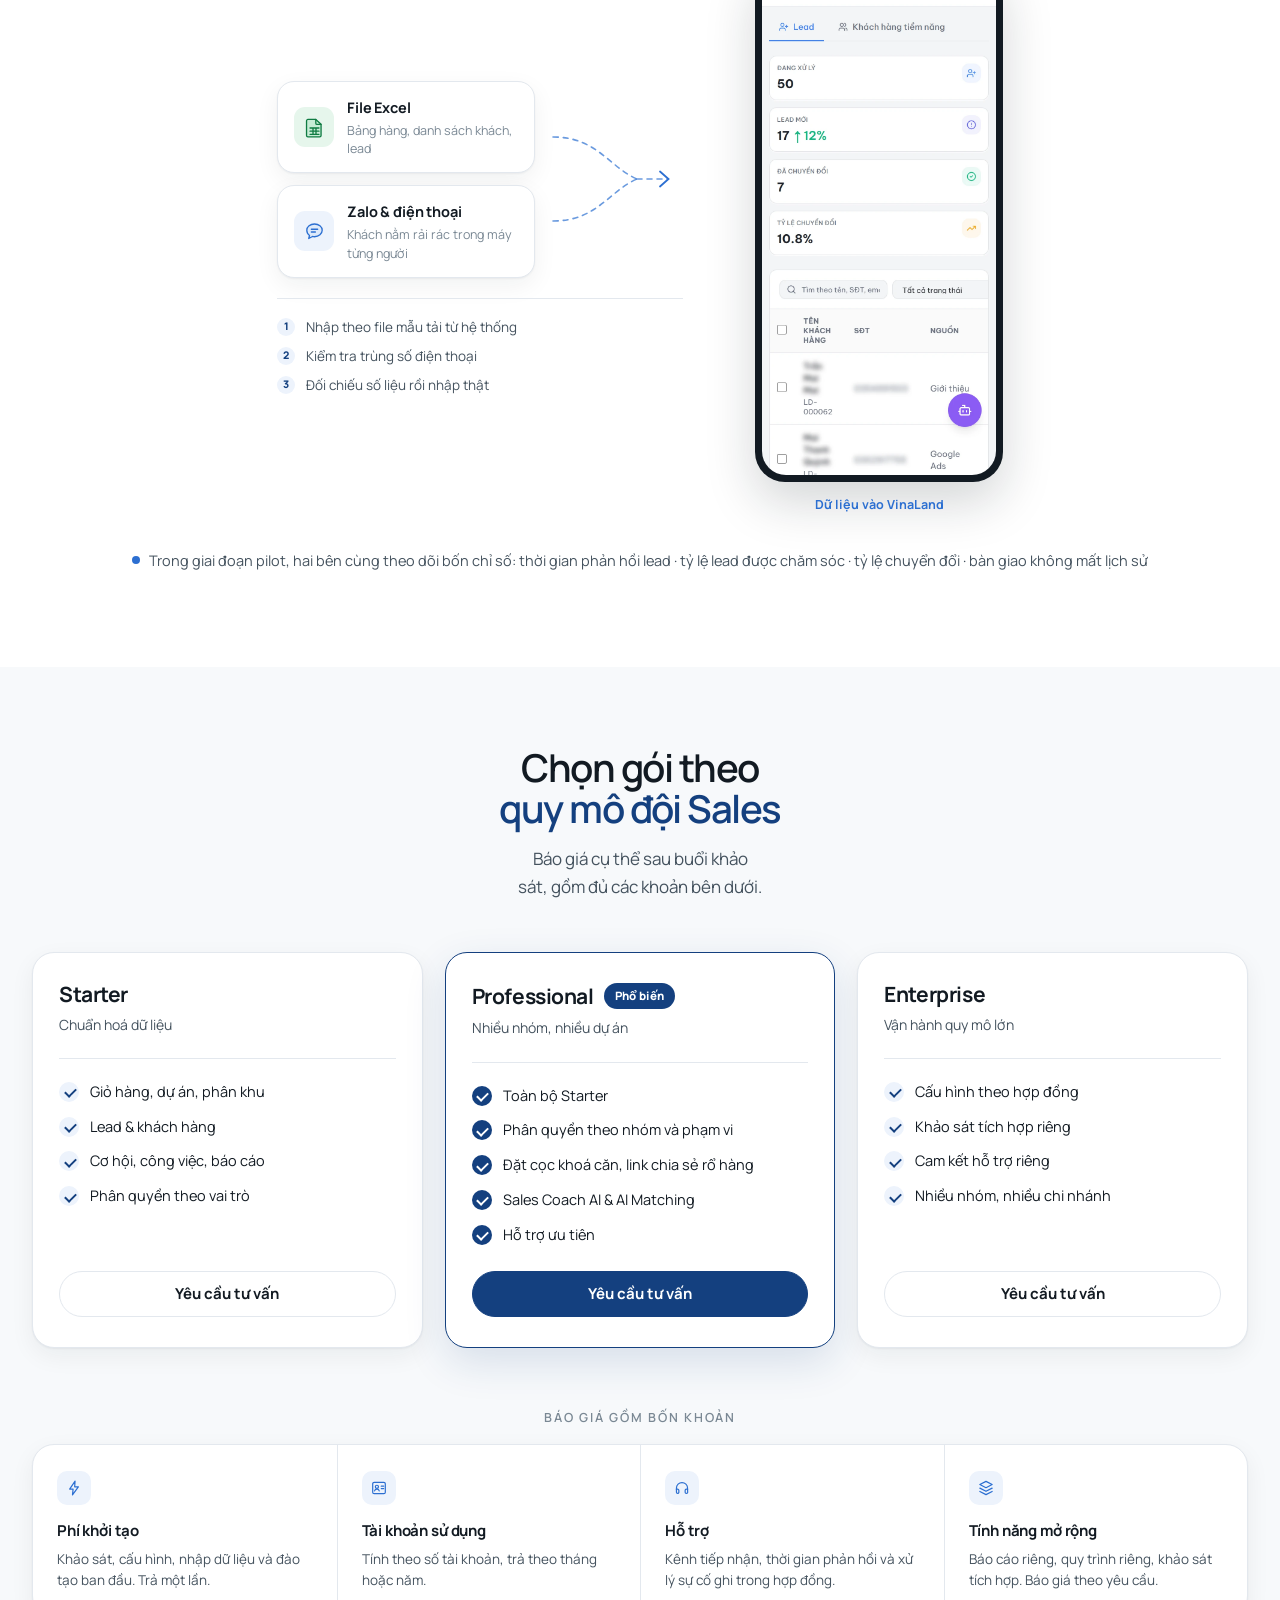
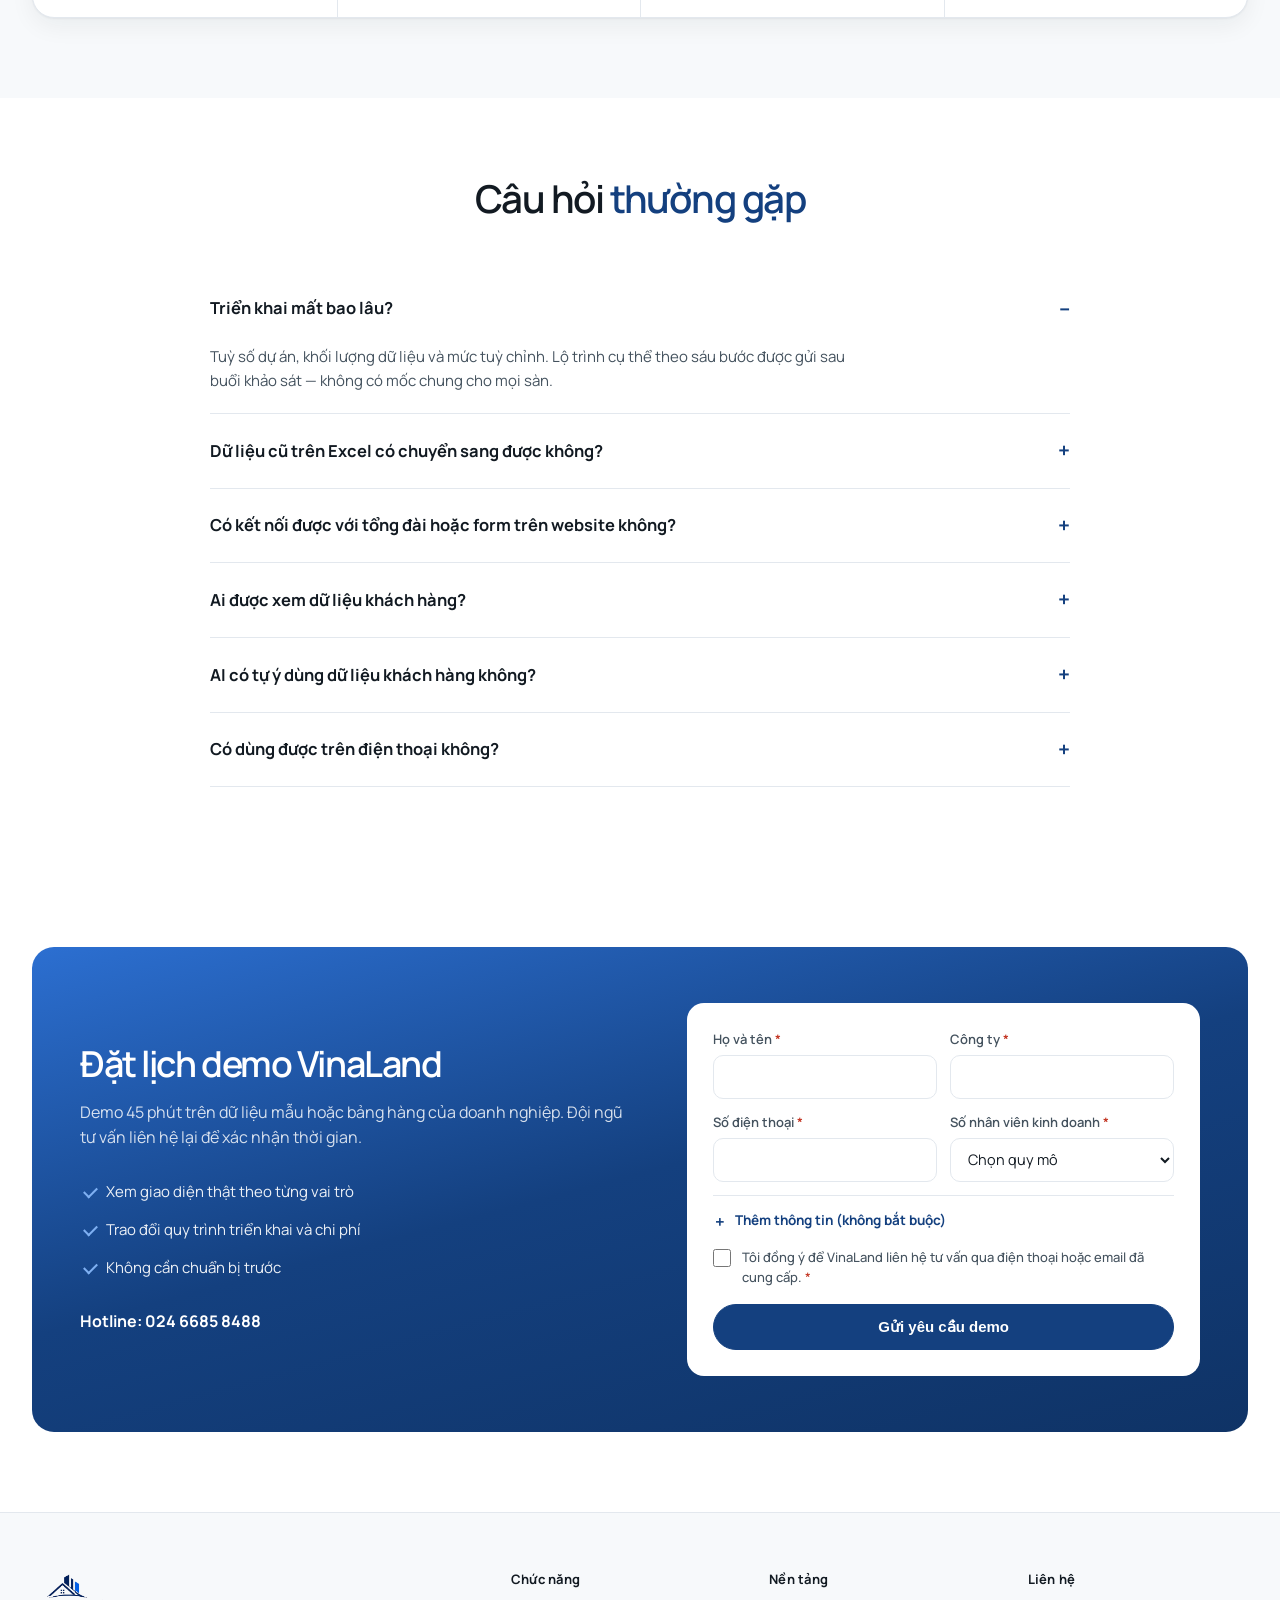
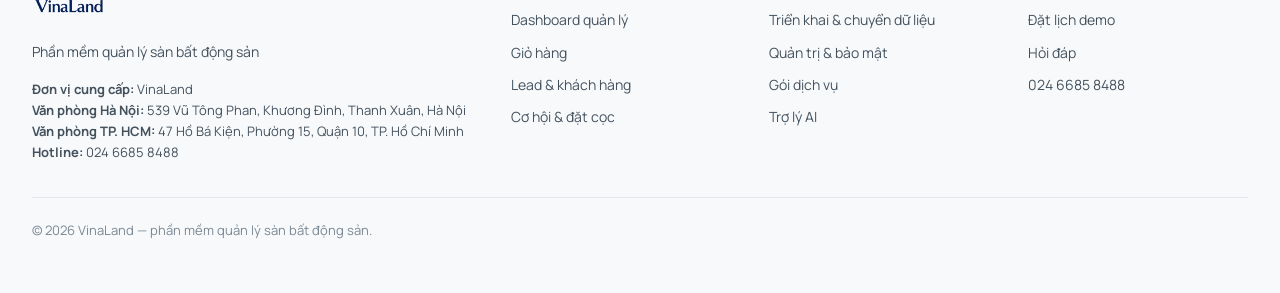
==== commit d382f749: "feat(landing): thanh thông báo chạy vòng không dừng, bỏ ba chấm chỉ số Ba tin luân phiên 3 giây một " ====
--- a/demo-layout.html
+++ b/demo-layout.html
@@ -71,9 +71,6 @@
 .ann-tin.mo{opacity:0}
 .ann-tin i{font-style:normal;font-weight:600;white-space:nowrap;border-bottom:1px solid rgba(255,255,255,.4)}
 .ann-tin:hover i{border-bottom-color:#fff}
-.ann-cham{display:flex;gap:5px;flex:none}
-.ann-cham i{width:5px;height:5px;border-radius:50%;background:rgba(255,255,255,.28);transition:background .22s}
-.ann-cham i.dang{background:#fff}
 @media (prefers-reduced-motion:reduce){.ann-tin{transition:none}}
 .ann button{position:absolute;right:28px;top:50%;transform:translateY(-50%);background:none;border:0;
   color:rgba(255,255,255,.6);font-size:18px;cursor:pointer;line-height:1}
@@ -745,7 +742,6 @@
       <span>Trợ lý AI ghép khách với căn, có giải trình từng tiêu chí</span>
       <i>Xem thử →</i>
     </a>
-    <span class="ann-cham" id="ann-cham" aria-hidden="true"><i class="dang"></i><i></i><i></i></span>
     <button type="button" aria-label="Đóng thông báo">×</button>
   </div>
 </div>
@@ -1306,14 +1302,12 @@
   document.addEventListener("keydown", (e) => { if (e.key === "Escape" && !bang.hidden) { mo(false); nut.focus(); } });
 })();
 
-/* Thanh thông báo — ba tin, mỗi tin 3 giây, chạy đúng MỘT vòng rồi dừng ở tin cuối.
-   Quay vòng mãi thì dải chữ nhấp nháy suốt buổi, kéo mắt khỏi nội dung chính.
+/* Thanh thông báo — ba tin luân phiên, mỗi tin 3 giây, chạy vòng không dừng.
    Rê chuột hoặc đặt tiêu điểm vào thì hoãn đổi tin — đang đọc dở không bị cướp chữ. */
 (function () {
   const bang = document.getElementById("ann");
   if (!bang) return;
   const tin = document.getElementById("ann-tin");
-  const cham = [...document.getElementById("ann-cham").children];
   const oNhan = tin.querySelector("b"), oChu = tin.querySelector("span"), oThem = tin.querySelector("i");
 
   const DS = [
@@ -1333,14 +1327,13 @@
     datChu(oChu, t.chu);
     datChu(oThem, t.them);
     tin.setAttribute("href", t.neo);
-    cham.forEach((c, n) => c.classList.toggle("dang", n === k));
   }
   function doi() {
     if (dangDoc) { hen = setTimeout(doi, 800); return; }
-    i++;
+    i = (i + 1) % DS.length;
     tin.classList.add("mo");
     setTimeout(() => { ve(i); tin.classList.remove("mo"); }, 220);
-    if (i < DS.length - 1) hen = setTimeout(doi, 3000);
+    hen = setTimeout(doi, 3000);
   }
   ve(0);
   hen = setTimeout(doi, 3000);
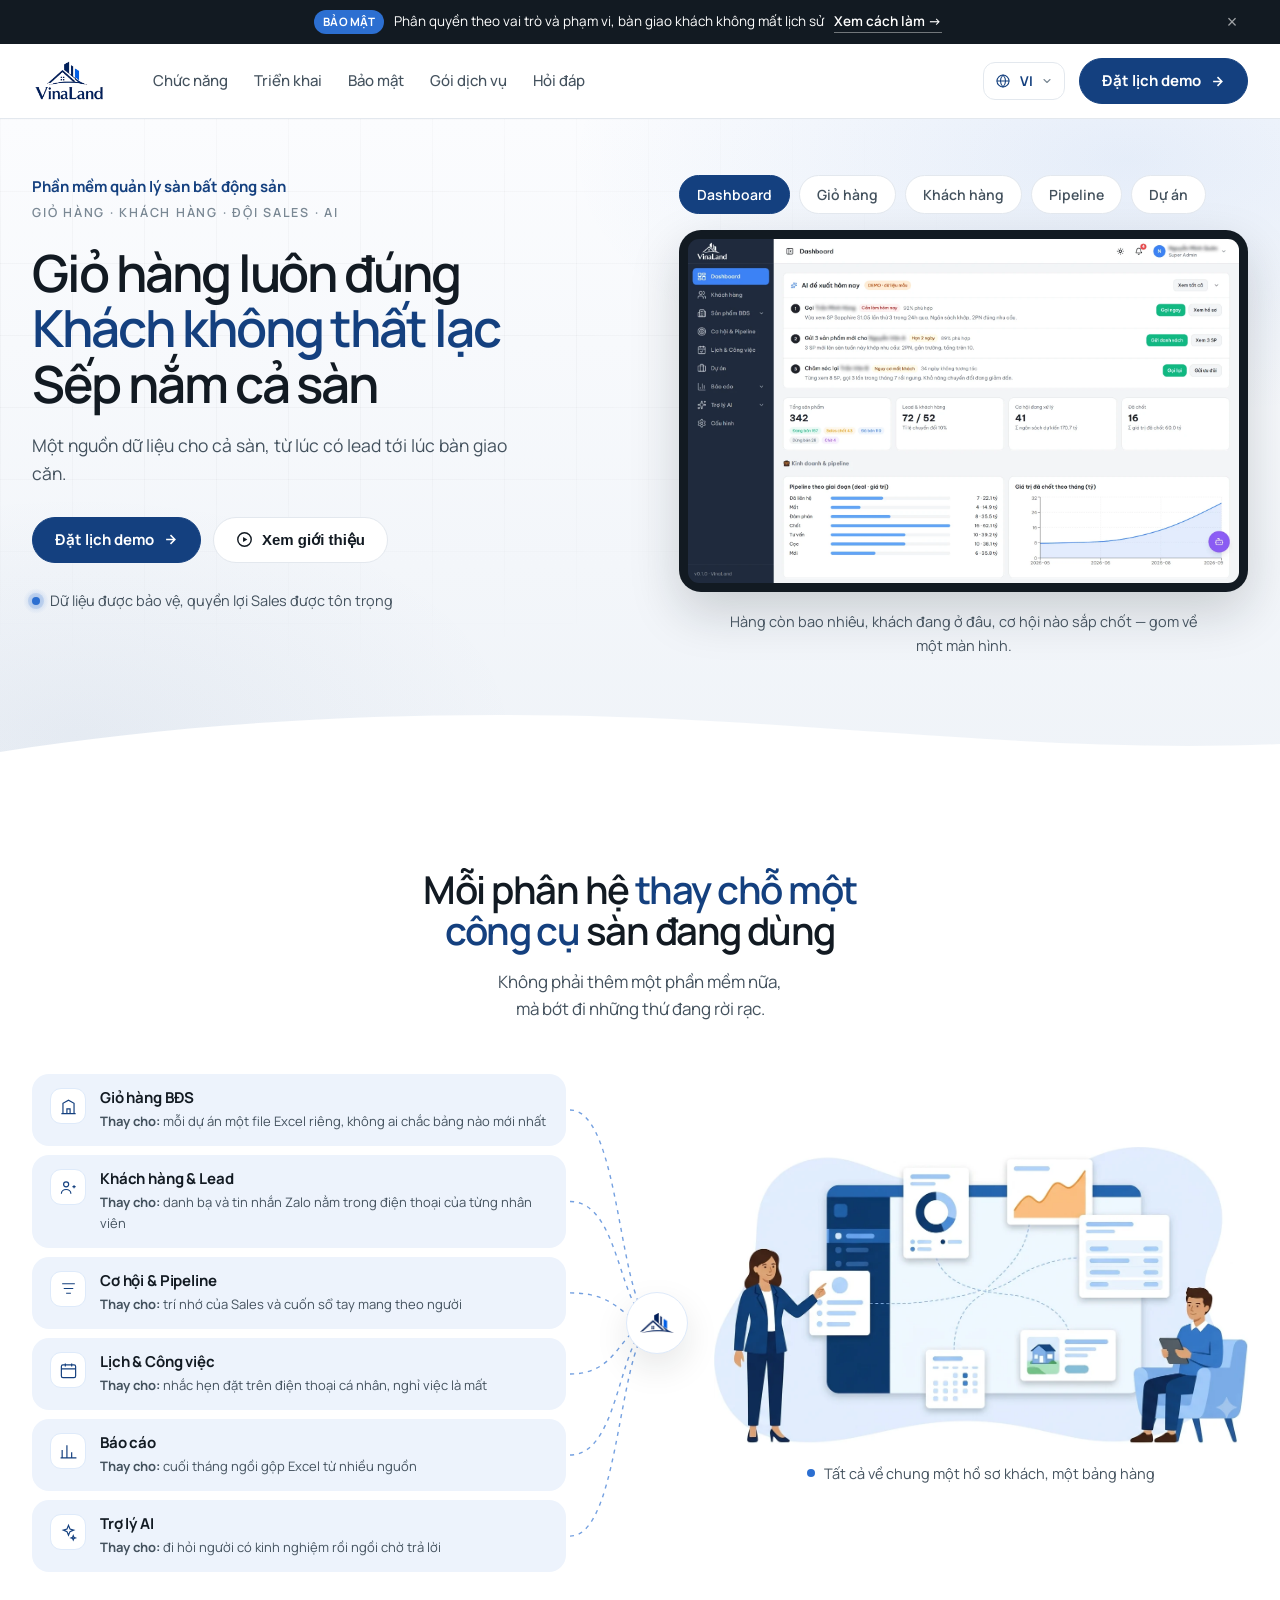
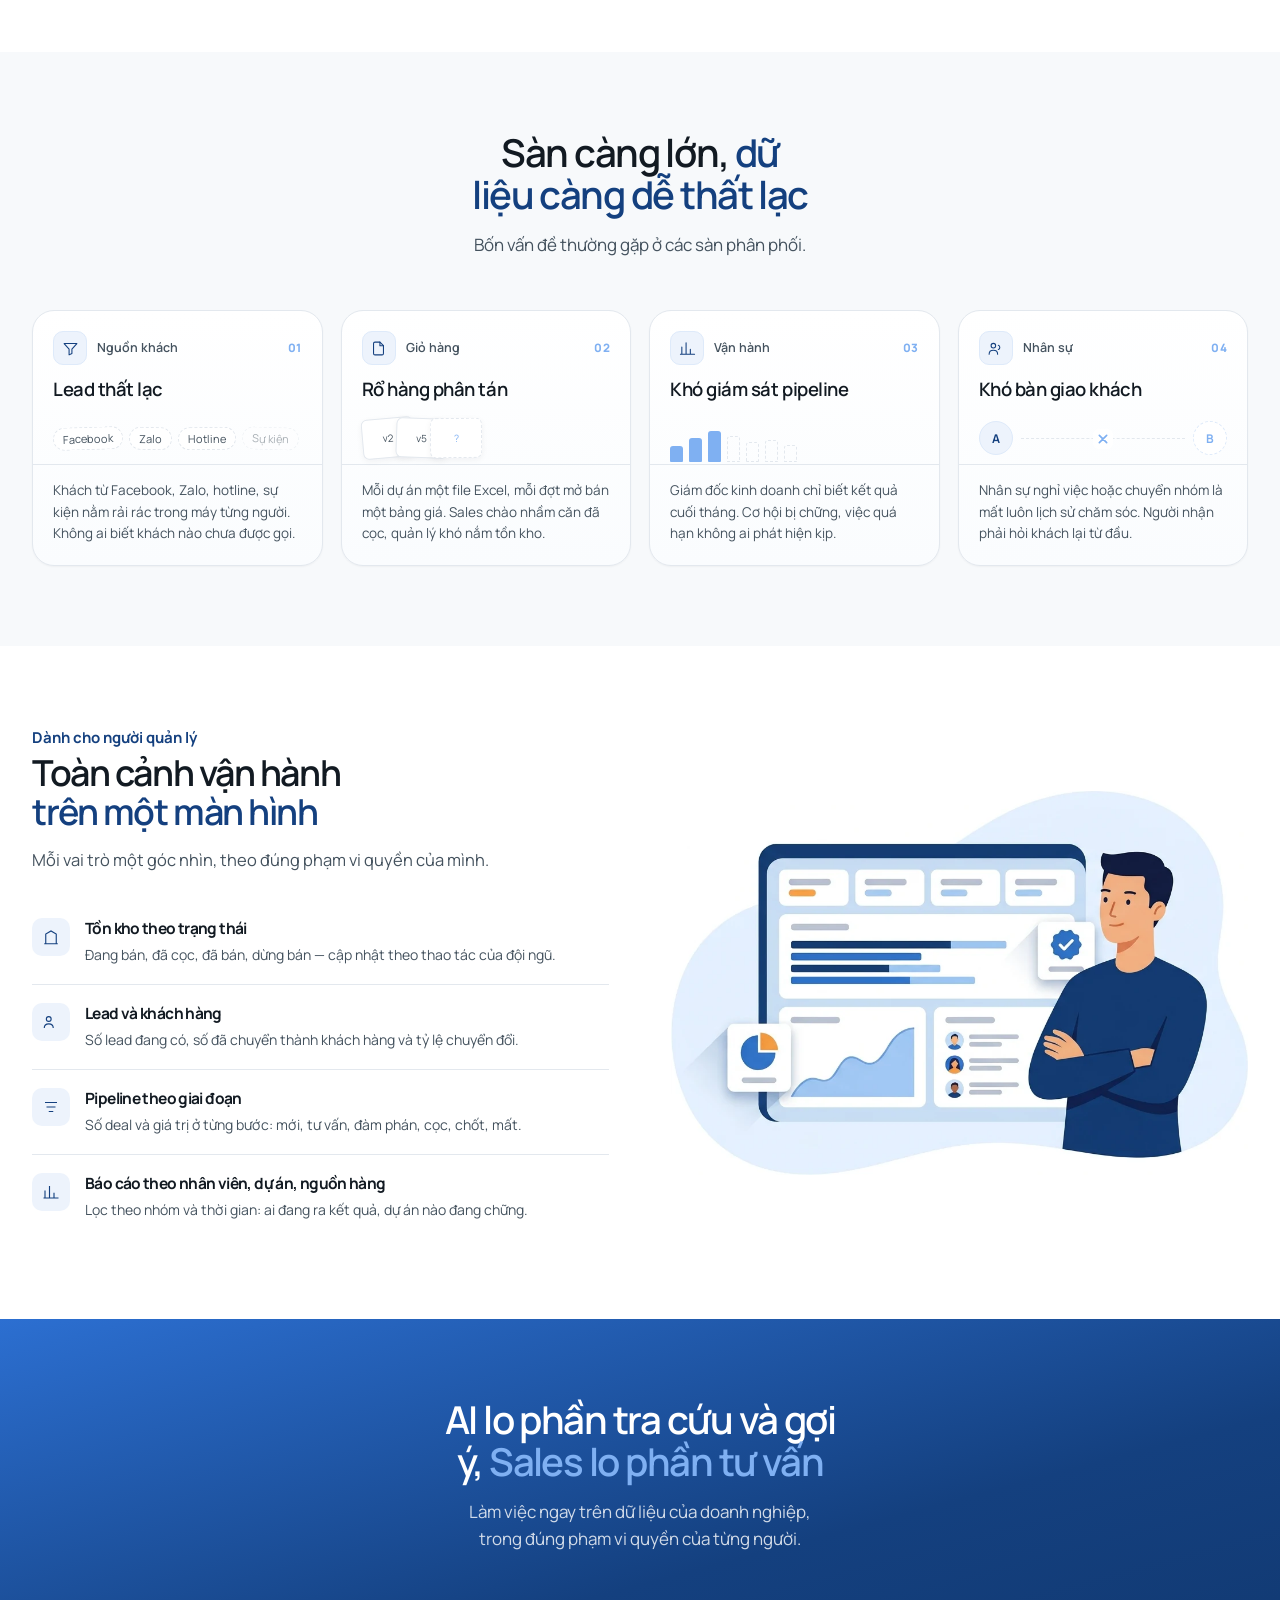
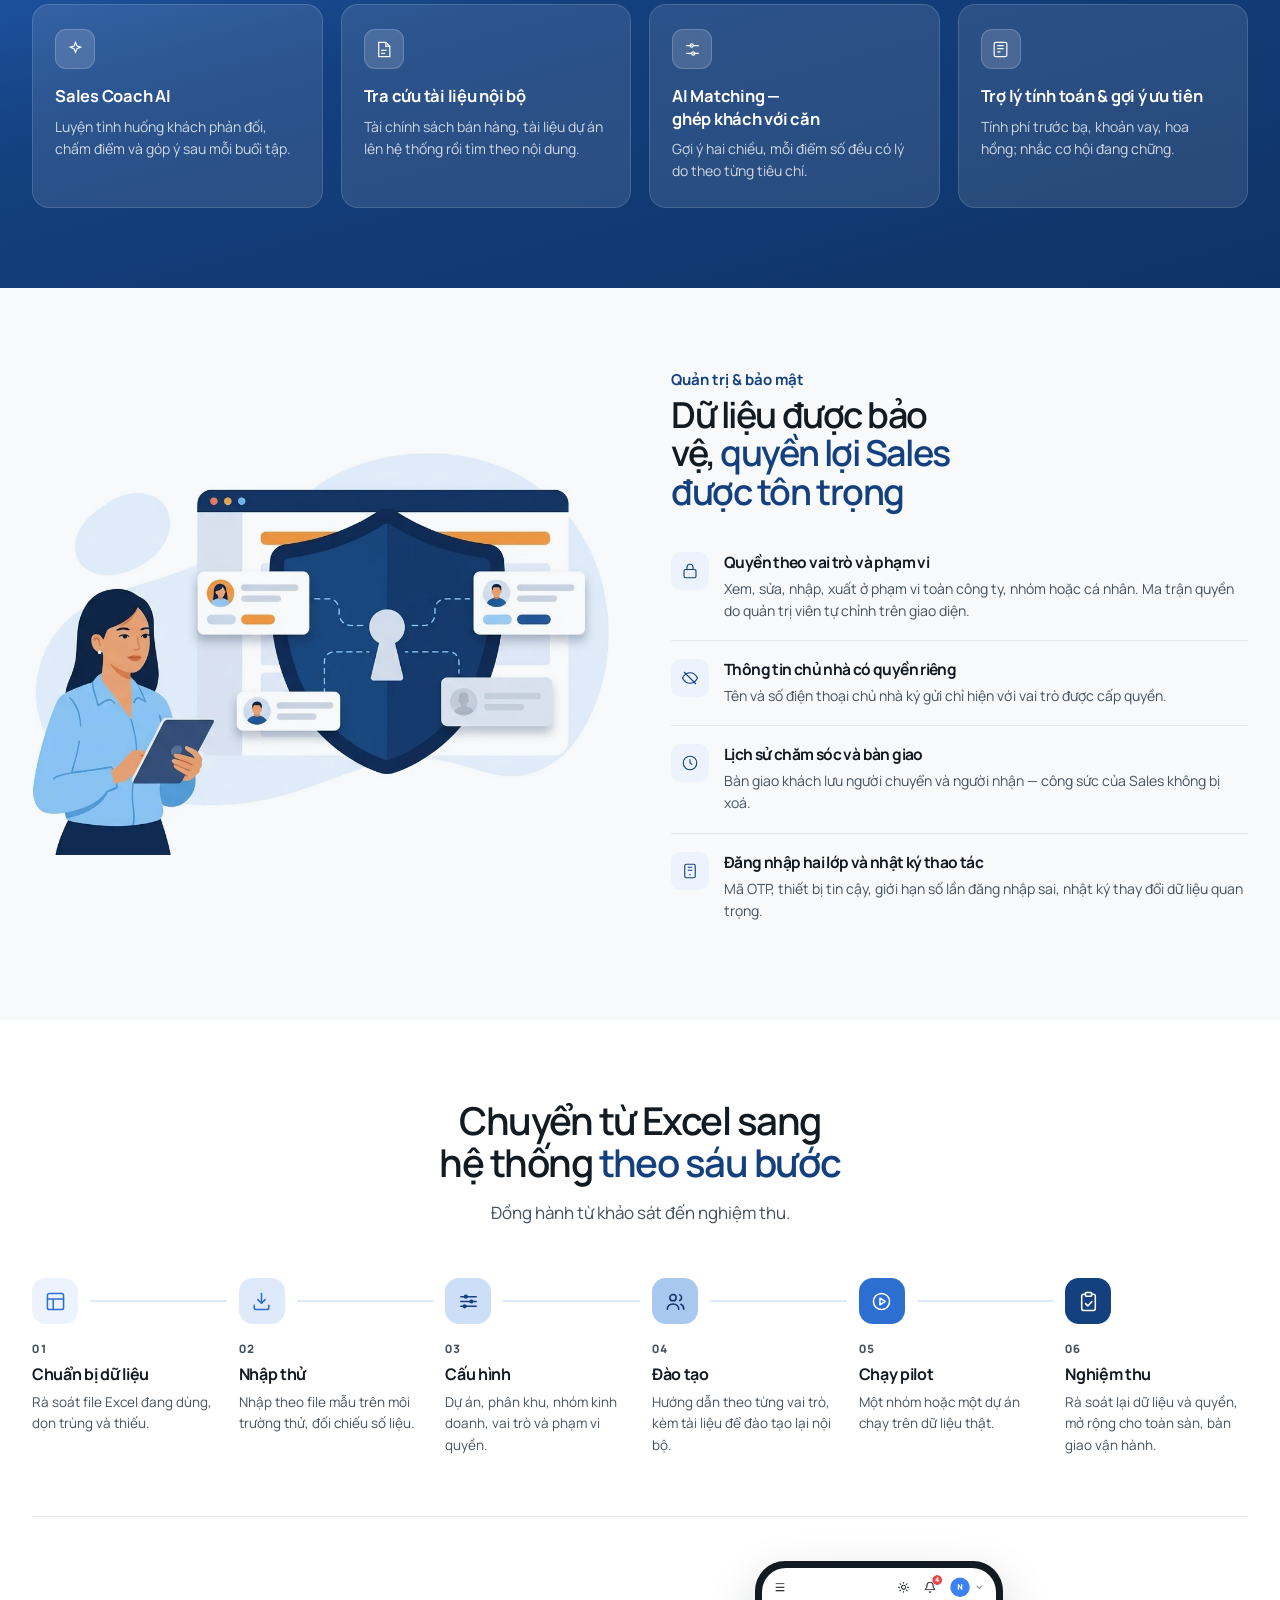
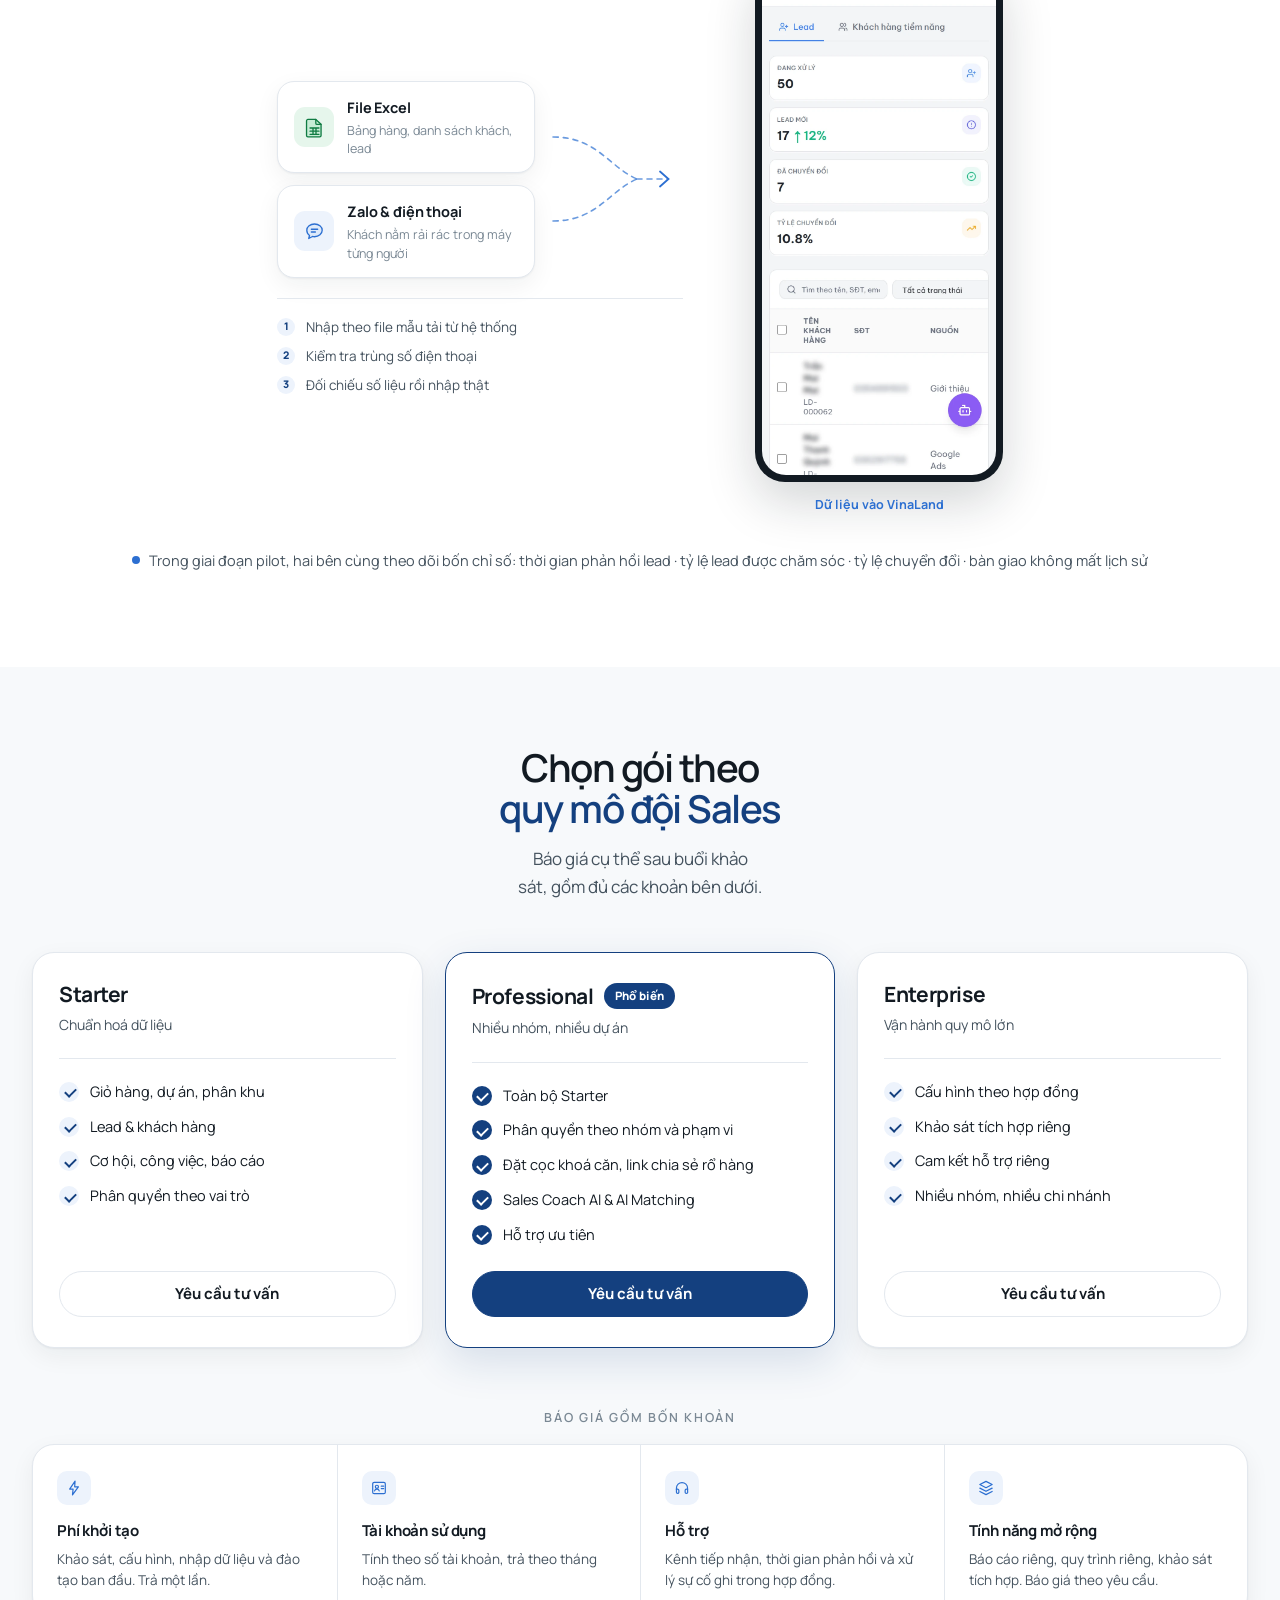
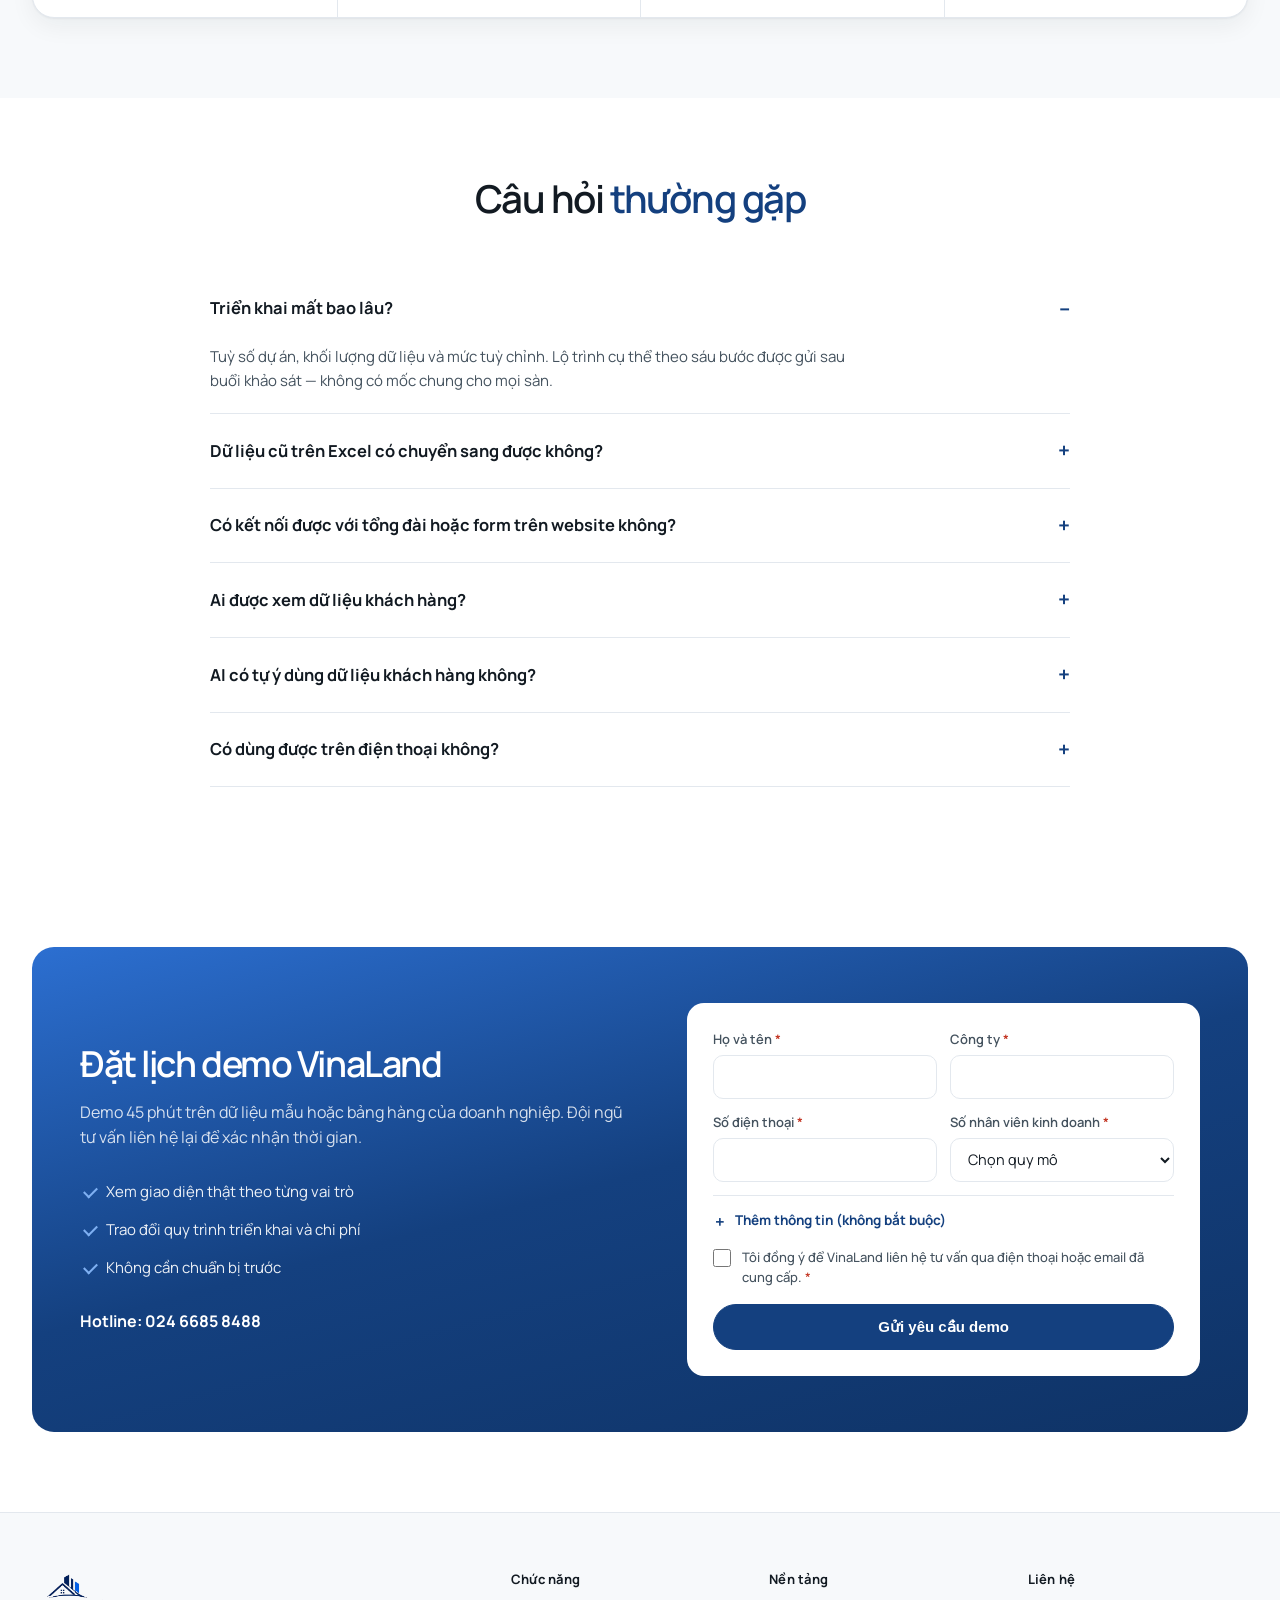
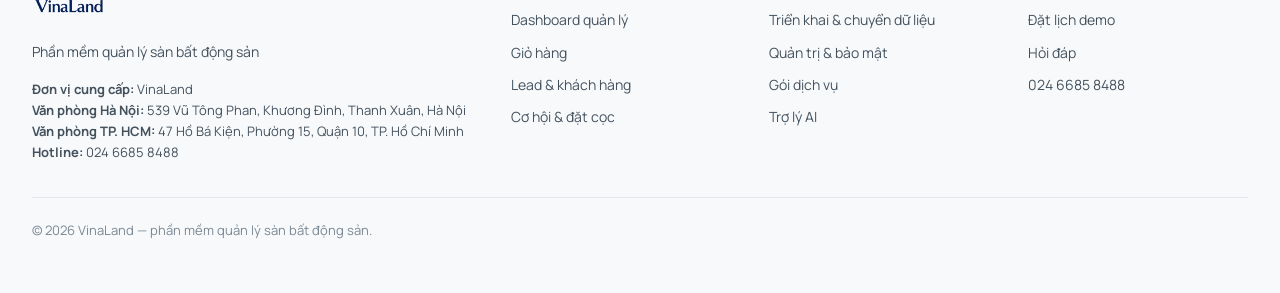
==== commit c016d58c: "chore(landing): giấu thanh thông báo trên điện thoại Câu tin dài hai dòng chiếm mất một phần tư màn " ====
--- a/demo-layout.html
+++ b/demo-layout.html
@@ -633,13 +633,10 @@
   .brand{font-size:18px}
   .brand img{height:34px}
 
-  /* 4. THANH THÔNG BÁO ngắt chữ xấu trên khổ hẹp. Bỏ liên kết phụ, chỉ giữ ý chính.
-     Đệm phải phải chừa đủ chỗ cho nút đóng, nếu không ba chấm chỉ số tin nằm
-     đè lên dấu ×; đệm trái 16px cho viên "MỚI" khỏi dính mép màn hình. */
-  .ann{font-size:12.5px}
-  .ann .frame{padding:8px 56px 8px 16px;min-height:0}
-  .ann button{right:12px}
-  .ann-tin i{display:none}
+  /* 4. THANH THÔNG BÁO: giấu hẳn trên điện thoại. Câu tin dài hai dòng chiếm mất
+     một phần tư màn hình đầu tiên, đẩy tiêu đề chính xuống dưới nếp gấp — mà ba
+     khối nó trỏ tới đều đã có trong trang. */
+  .ann{display:none}
 
   /* 6. TRANG DÀI 13.236px trên điện thoại vì mọi lưới đều rơi xuống một cột.
      Để lưới bốn và ba cột thành HAI cột — thẻ vẫn đọc tốt mà trang ngắn đi đáng kể.
